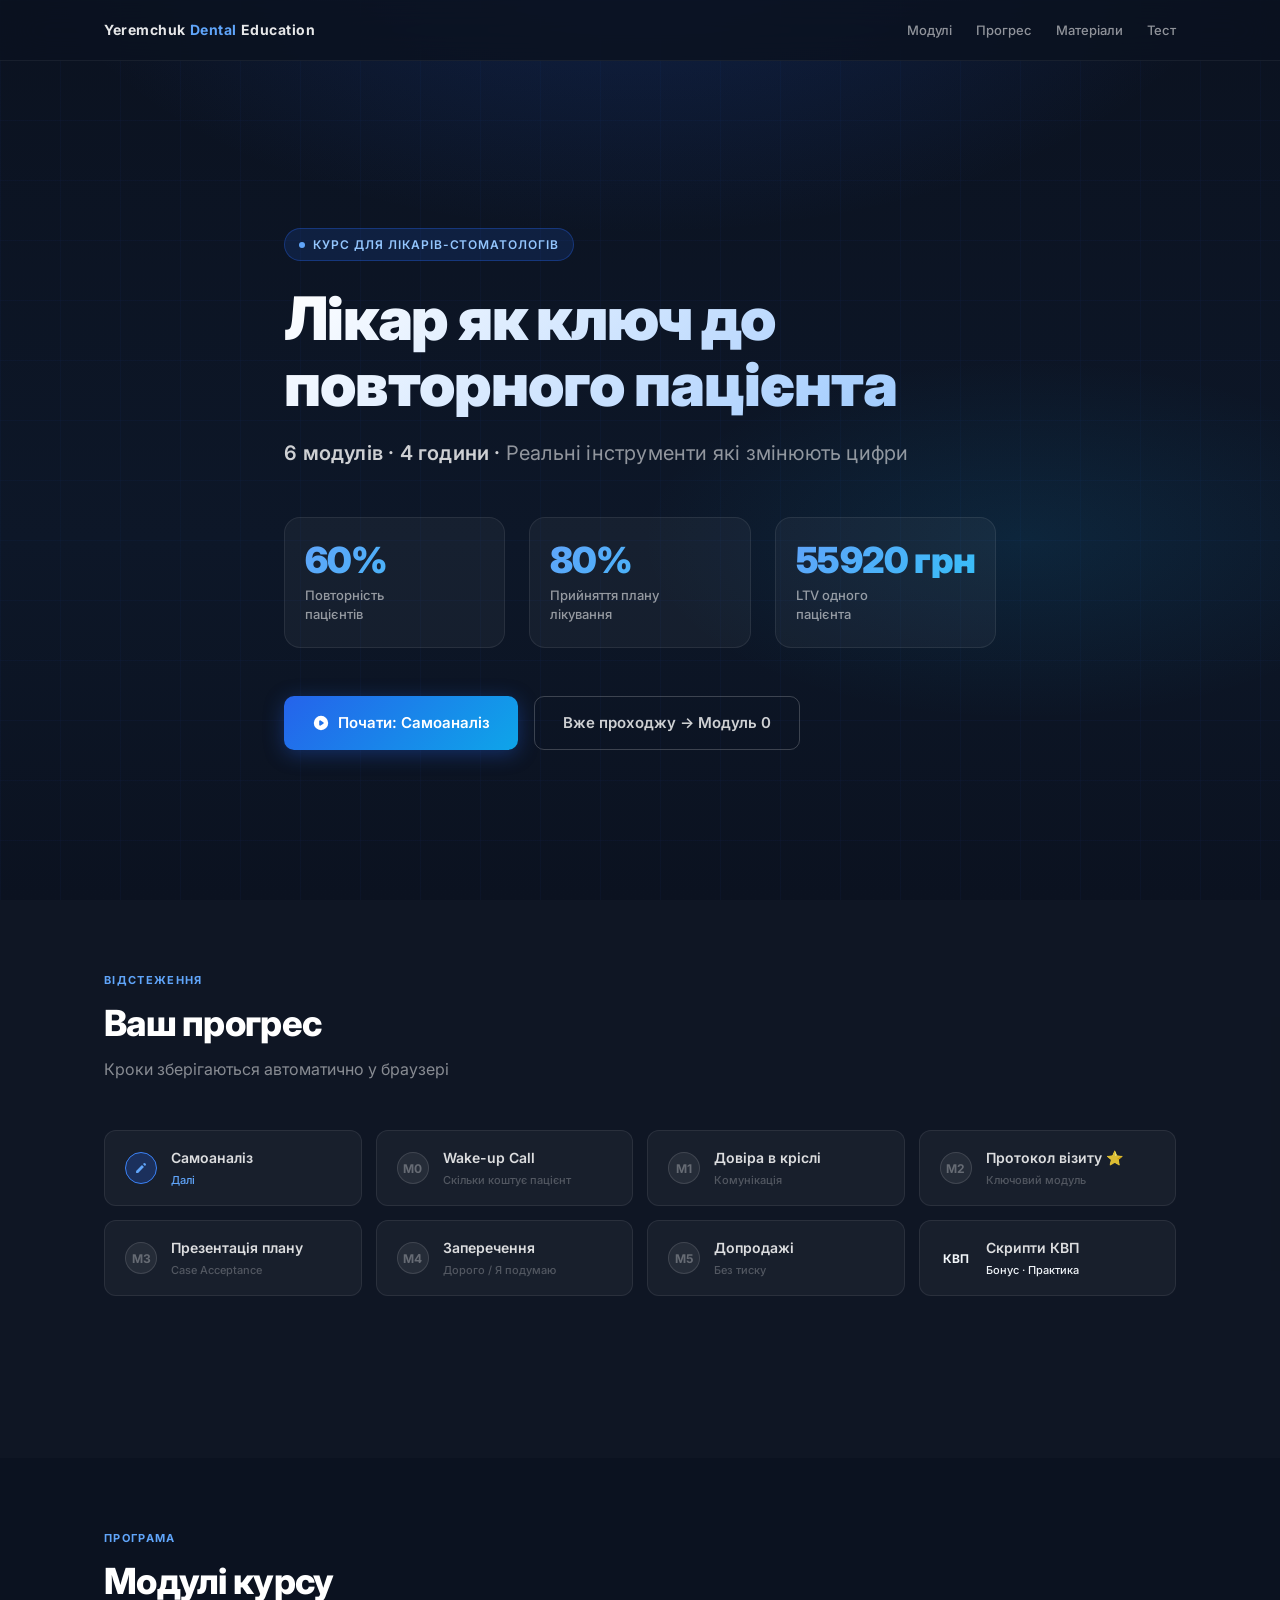
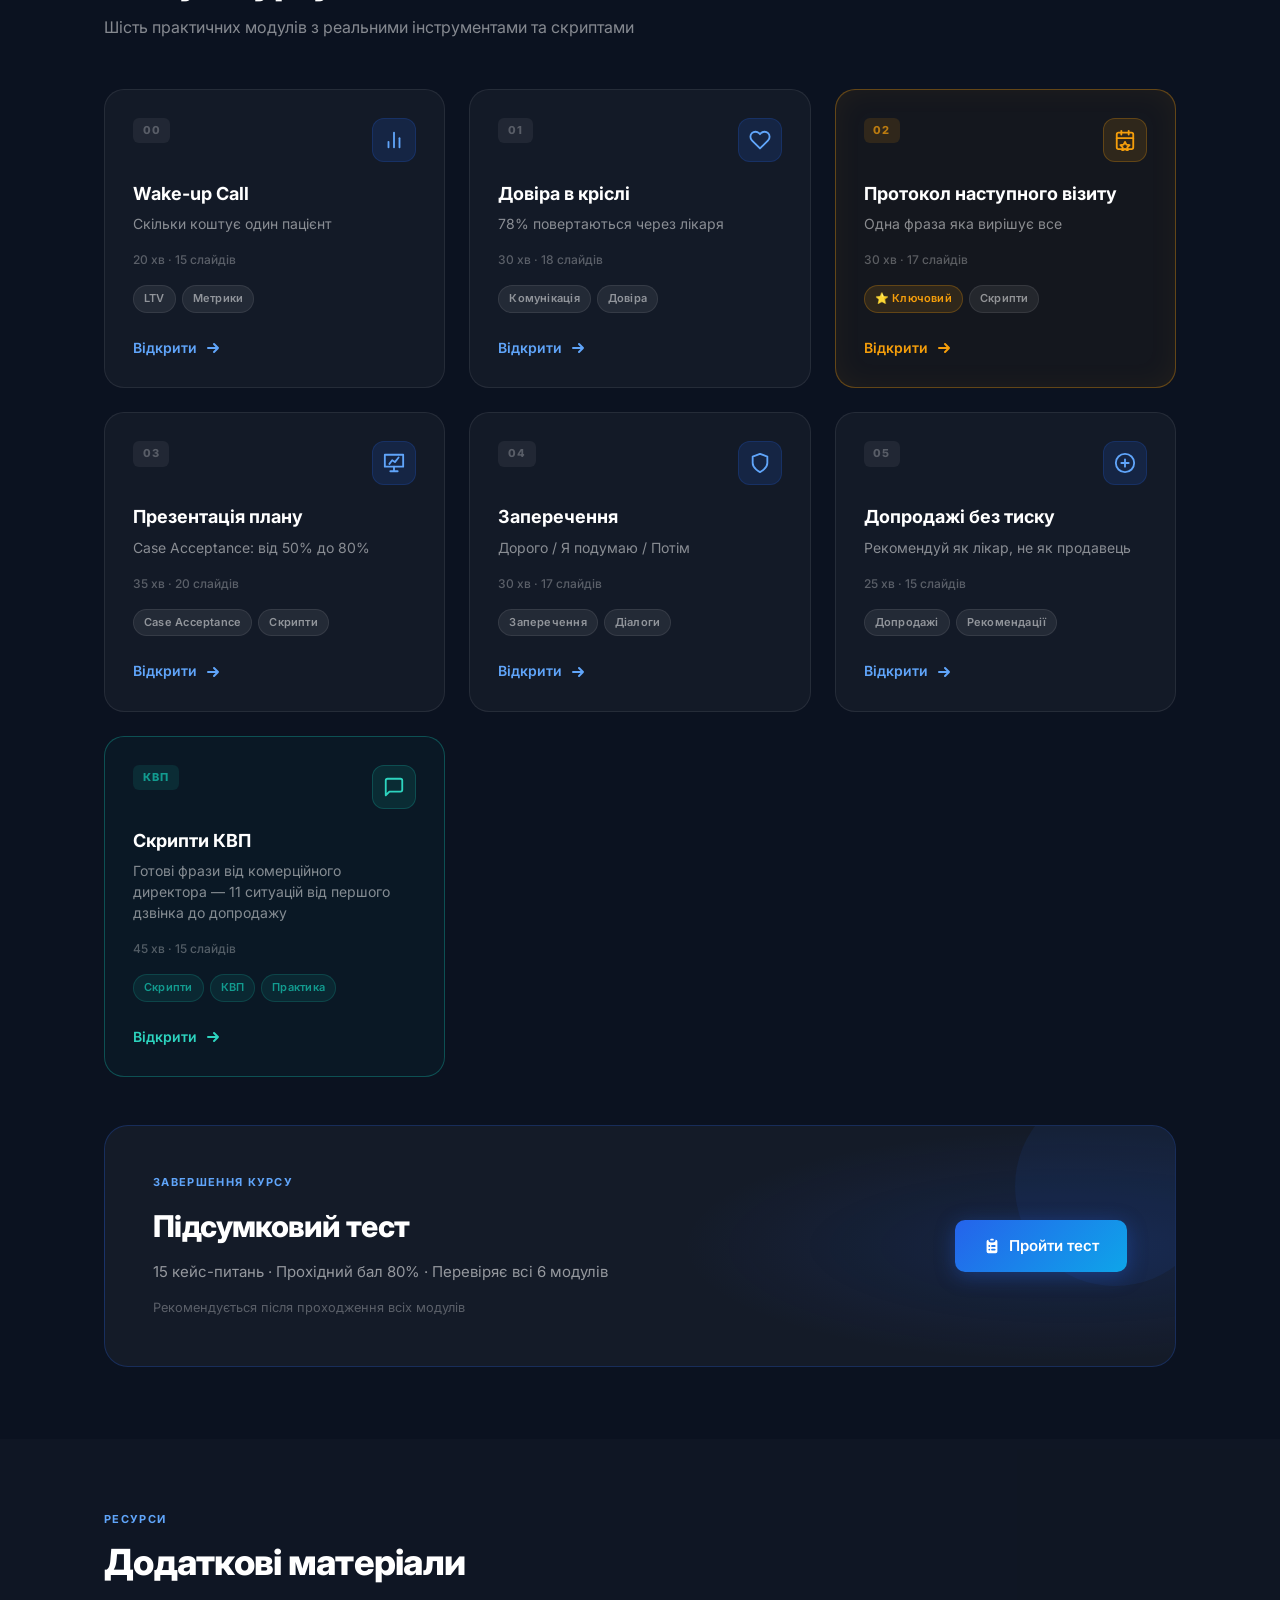
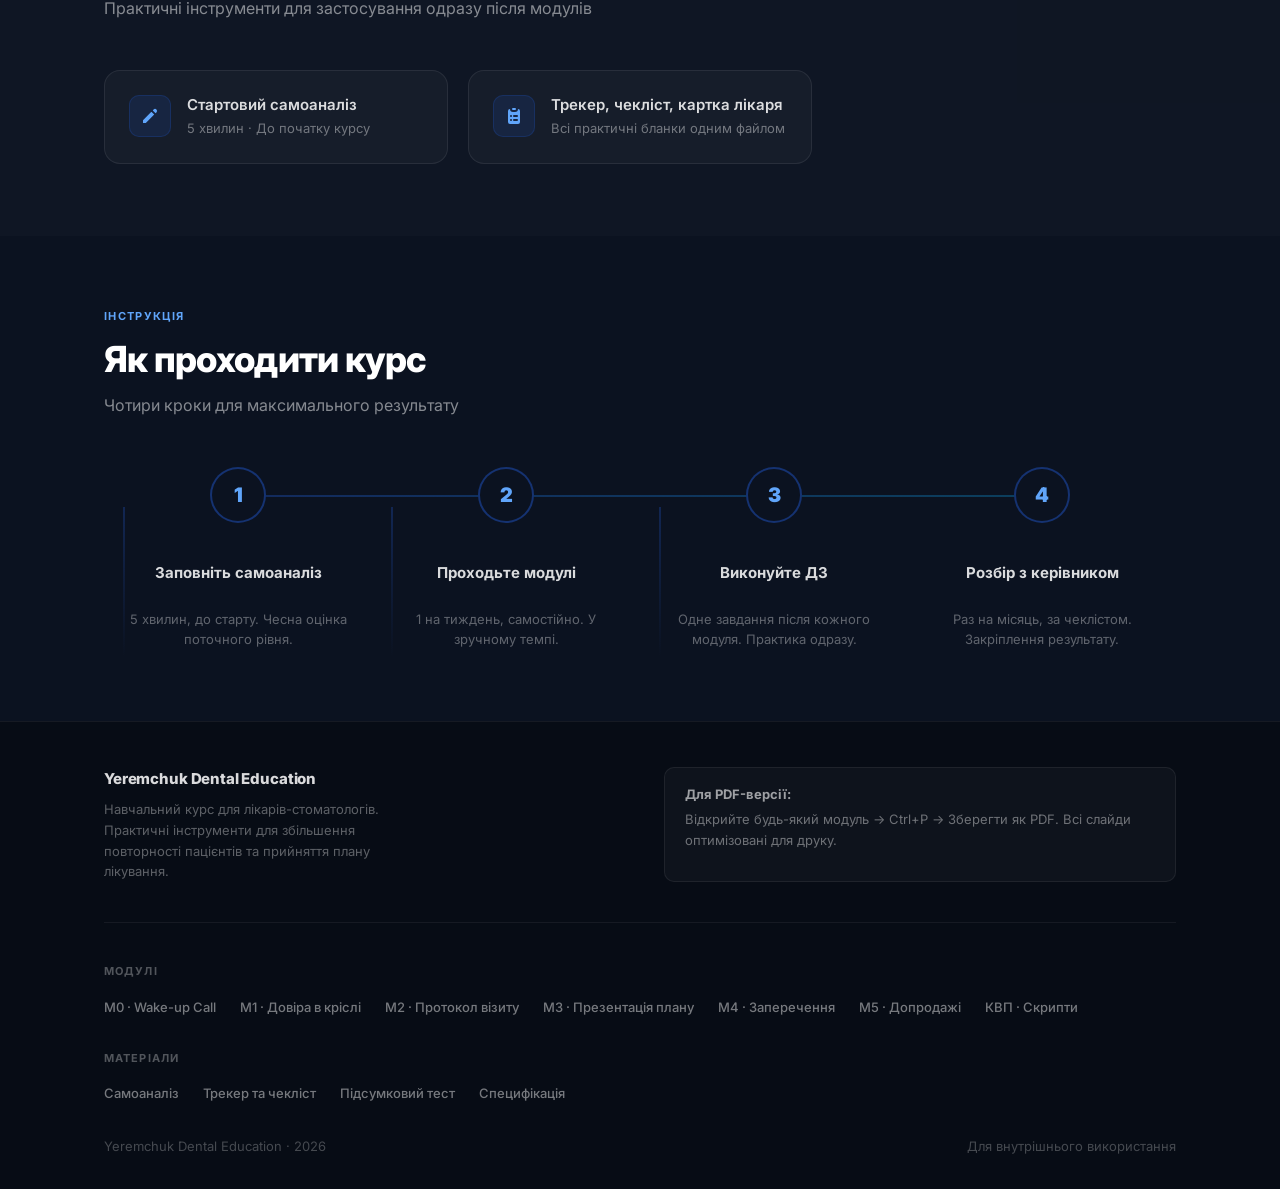
==== index.html @ ba958fa6 "Deploy dental training course with KVP scripts module" ====
<!DOCTYPE html>
<html lang="uk">
<head>
  <meta charset="UTF-8">
  <meta name="viewport" content="width=device-width, initial-scale=1.0">
  <title>Лікар як ключ до повторного пацієнта — Yeremchuk Dental Education</title>
  <link rel="stylesheet" href="style.css">
  <style>
    /* ============================================================
       INDEX PAGE — OVERRIDES & EXTENSIONS
       The shared style.css sets overflow:hidden for slide layout.
       This page is a scrollable landing, so we reset that.
    ============================================================ */

    html { scroll-behavior: smooth; }

    body {
      overflow: auto;
      background: #0b1220;
      color: #f1f5f9;
    }

    /* Reset slide-specific shell rules */
    .presentation { position: static; width: auto; height: auto; overflow: visible; }

    /* ============================================================
       GLOBAL LAYOUT
    ============================================================ */
    .page-wrapper {
      min-height: 100vh;
      font-family: var(--font-family);
    }

    .container {
      max-width: 1200px;
      margin: 0 auto;
      padding: 0 clamp(1.5rem, 5vw, 4rem);
    }

    /* ============================================================
       TOP NAV
    ============================================================ */
    .top-nav {
      position: fixed;
      top: 0; left: 0; right: 0;
      z-index: 200;
      background: rgba(11, 18, 32, 0.85);
      backdrop-filter: blur(20px);
      -webkit-backdrop-filter: blur(20px);
      border-bottom: 1px solid rgba(255,255,255,0.06);
      transition: background 250ms ease-out;
    }

    .top-nav__inner {
      max-width: 1200px;
      margin: 0 auto;
      padding: 0 clamp(1.5rem, 5vw, 4rem);
      height: 60px;
      display: flex;
      align-items: center;
      justify-content: space-between;
    }

    .top-nav__brand {
      font-size: 0.875rem;
      font-weight: 700;
      letter-spacing: 0.04em;
      color: rgba(255,255,255,0.90);
    }

    .top-nav__brand span { color: #60a5fa; }

    .top-nav__links {
      display: flex;
      gap: 1.5rem;
      align-items: center;
    }

    .top-nav__links a {
      font-size: 0.8125rem;
      font-weight: 500;
      color: rgba(255,255,255,0.55);
      transition: color 200ms ease-out;
    }

    .top-nav__links a:hover { color: rgba(255,255,255,0.90); }

    @media (max-width: 640px) { .top-nav__links { display: none; } }

    /* ============================================================
       HERO
    ============================================================ */
    .hero {
      padding-top: 60px;
      min-height: 100vh;
      background:
        radial-gradient(ellipse 80% 60% at 50% -10%, rgba(37,99,235,0.22) 0%, transparent 60%),
        radial-gradient(ellipse 60% 40% at 80% 60%, rgba(14,165,233,0.10) 0%, transparent 50%),
        linear-gradient(180deg, #0b1220 0%, #0d1728 60%, #0b1220 100%);
      display: flex;
      align-items: center;
      position: relative;
      overflow: hidden;
    }

    .hero::before {
      content: '';
      position: absolute;
      inset: 0;
      background-image:
        linear-gradient(rgba(37,99,235,0.04) 1px, transparent 1px),
        linear-gradient(90deg, rgba(37,99,235,0.04) 1px, transparent 1px);
      background-size: 60px 60px;
      pointer-events: none;
    }

    .hero__content {
      position: relative;
      z-index: 1;
      width: 100%;
      padding: clamp(4rem, 8vh, 7rem) 0 clamp(3rem, 6vh, 5rem);
    }

    .hero__badge {
      display: inline-flex;
      align-items: center;
      gap: 0.5rem;
      background: rgba(37,99,235,0.15);
      border: 1px solid rgba(37,99,235,0.35);
      color: #93c5fd;
      font-size: 0.75rem;
      font-weight: 600;
      letter-spacing: 0.08em;
      text-transform: uppercase;
      padding: 0.375rem 0.875rem;
      border-radius: 9999px;
      margin-bottom: 1.5rem;
    }

    .hero__badge-dot {
      width: 6px;
      height: 6px;
      border-radius: 50%;
      background: #60a5fa;
      animation: pulse-dot 2s ease-in-out infinite;
    }

    @keyframes pulse-dot {
      0%, 100% { opacity: 1; transform: scale(1); }
      50% { opacity: 0.5; transform: scale(0.8); }
    }

    .hero__title {
      font-size: clamp(2.25rem, 5vw, 3.75rem);
      font-weight: 900;
      line-height: 1.1;
      letter-spacing: -0.02em;
      margin-bottom: 1.25rem;
      background: linear-gradient(135deg, #ffffff 0%, #bfdbfe 60%, #93c5fd 100%);
      -webkit-background-clip: text;
      -webkit-text-fill-color: transparent;
      background-clip: text;
    }

    .hero__subtitle {
      font-size: clamp(1rem, 2vw, 1.25rem);
      font-weight: 400;
      color: rgba(255,255,255,0.55);
      margin-bottom: 3rem;
      letter-spacing: 0.01em;
    }

    .hero__subtitle strong {
      color: rgba(255,255,255,0.80);
      font-weight: 600;
    }

    /* Stats row */
    .hero__stats {
      display: grid;
      grid-template-columns: repeat(3, 1fr);
      gap: 1.5rem;
      margin-bottom: 3rem;
      max-width: 720px;
    }

    @media (max-width: 640px) {
      .hero__stats {
        grid-template-columns: 1fr;
        gap: 1rem;
        max-width: 100%;
      }
    }

    .stat-card {
      background: rgba(255,255,255,0.04);
      border: 1px solid rgba(255,255,255,0.08);
      border-radius: 16px;
      padding: 1.5rem 1.25rem;
      transition: border-color 250ms ease-out, background 250ms ease-out;
    }

    .stat-card:hover {
      background: rgba(37,99,235,0.08);
      border-color: rgba(37,99,235,0.30);
    }

    .stat-card__value {
      font-size: clamp(1.75rem, 3.5vw, 2.25rem);
      font-weight: 900;
      letter-spacing: -0.03em;
      line-height: 1;
      margin-bottom: 0.5rem;
      background: linear-gradient(135deg, #60a5fa, #38bdf8);
      -webkit-background-clip: text;
      -webkit-text-fill-color: transparent;
      background-clip: text;
    }

    .stat-card__label {
      font-size: 0.8125rem;
      font-weight: 500;
      color: rgba(255,255,255,0.55);
      line-height: 1.4;
    }

    /* CTA buttons */
    .hero__ctas {
      display: flex;
      gap: 1rem;
      flex-wrap: wrap;
    }

    .btn {
      display: inline-flex;
      align-items: center;
      gap: 0.5rem;
      font-family: var(--font-family);
      font-size: 0.9375rem;
      font-weight: 600;
      border-radius: 10px;
      padding: 0.875rem 1.75rem;
      cursor: pointer;
      text-decoration: none;
      transition: transform 200ms ease-out, box-shadow 200ms ease-out, background 200ms ease-out;
      outline: none;
      border: none;
      -webkit-tap-highlight-color: transparent;
    }

    .btn:active { transform: scale(0.97); }

    .btn--primary {
      background: linear-gradient(135deg, #2563eb, #0ea5e9);
      color: #ffffff;
      box-shadow: 0 4px 20px rgba(37,99,235,0.35);
    }

    .btn--primary:hover {
      transform: translateY(-2px);
      box-shadow: 0 8px 30px rgba(37,99,235,0.45);
    }

    .btn--outline {
      background: transparent;
      color: rgba(255,255,255,0.80);
      border: 1.5px solid rgba(255,255,255,0.20);
    }

    .btn--outline:hover {
      background: rgba(255,255,255,0.06);
      border-color: rgba(255,255,255,0.40);
      color: #ffffff;
      transform: translateY(-2px);
    }

    .btn__icon {
      width: 18px;
      height: 18px;
      flex-shrink: 0;
    }

    /* ============================================================
       SECTION COMMON
    ============================================================ */
    .section { padding: clamp(4rem, 8vh, 6rem) 0; }
    .section--alt { background: rgba(255,255,255,0.015); }

    .section__eyebrow {
      font-size: 0.6875rem;
      font-weight: 700;
      letter-spacing: 0.12em;
      text-transform: uppercase;
      color: #60a5fa;
      margin-bottom: 0.75rem;
    }

    .section__title {
      font-size: clamp(1.625rem, 3vw, 2.25rem);
      font-weight: 800;
      line-height: 1.2;
      letter-spacing: -0.02em;
      color: #ffffff;
      margin-bottom: 0.75rem;
    }

    .section__subtitle {
      font-size: 1rem;
      color: rgba(255,255,255,0.50);
      margin-bottom: 3rem;
      max-width: 560px;
    }

    /* ============================================================
       PROGRESS TRACKER
    ============================================================ */
    .progress-section { background: rgba(255,255,255,0.015); }

    .progress-grid {
      display: grid;
      grid-template-columns: repeat(4, 1fr);
      gap: 0.875rem;
    }

    @media (max-width: 900px) { .progress-grid { grid-template-columns: repeat(2, 1fr); } }
    @media (max-width: 480px) { .progress-grid { grid-template-columns: 1fr; } }

    .progress-item {
      background: rgba(255,255,255,0.04);
      border: 1px solid rgba(255,255,255,0.08);
      border-radius: 12px;
      padding: 1rem 1.25rem;
      display: flex;
      align-items: center;
      gap: 0.875rem;
      cursor: pointer;
      text-decoration: none;
      color: inherit;
      transition: background 200ms ease-out, border-color 200ms ease-out, transform 200ms ease-out;
    }

    .progress-item:hover {
      background: rgba(37,99,235,0.08);
      border-color: rgba(37,99,235,0.25);
      transform: translateY(-1px);
    }

    .progress-item__indicator {
      width: 32px;
      height: 32px;
      border-radius: 50%;
      flex-shrink: 0;
      display: flex;
      align-items: center;
      justify-content: center;
      font-size: 0.75rem;
      font-weight: 700;
      transition: background 300ms ease-out;
    }

    .progress-item--done .progress-item__indicator {
      background: rgba(16,185,129,0.20);
      border: 1.5px solid #10b981;
      color: #10b981;
    }

    .progress-item--current .progress-item__indicator {
      background: rgba(37,99,235,0.25);
      border: 1.5px solid #3b82f6;
      color: #60a5fa;
      animation: progress-pulse 2s ease-in-out infinite;
    }

    @keyframes progress-pulse {
      0%, 100% { box-shadow: 0 0 0 0 rgba(37,99,235,0.40); }
      50% { box-shadow: 0 0 0 6px rgba(37,99,235,0); }
    }

    .progress-item--upcoming .progress-item__indicator {
      background: rgba(255,255,255,0.06);
      border: 1.5px solid rgba(255,255,255,0.12);
      color: rgba(255,255,255,0.30);
    }

    .progress-item__text { flex: 1; min-width: 0; }

    .progress-item__name {
      font-size: 0.875rem;
      font-weight: 600;
      color: rgba(255,255,255,0.85);
      white-space: nowrap;
      overflow: hidden;
      text-overflow: ellipsis;
    }

    .progress-item--done .progress-item__name { color: rgba(255,255,255,0.55); }

    .progress-item__status {
      font-size: 0.6875rem;
      font-weight: 500;
      margin-top: 0.125rem;
    }

    .progress-item--done    .progress-item__status { color: #10b981; }
    .progress-item--current .progress-item__status { color: #60a5fa; }
    .progress-item--upcoming .progress-item__status { color: rgba(255,255,255,0.25); }

    /* ============================================================
       MODULE CARDS
    ============================================================ */
    .modules-grid {
      display: grid;
      grid-template-columns: repeat(3, 1fr);
      gap: 1.5rem;
    }

    @media (max-width: 900px) { .modules-grid { grid-template-columns: repeat(2, 1fr); } }
    @media (max-width: 580px) { .modules-grid { grid-template-columns: 1fr; } }

    .module-card {
      background: rgba(255,255,255,0.035);
      border: 1px solid rgba(255,255,255,0.08);
      border-radius: 20px;
      padding: 1.75rem;
      display: flex;
      flex-direction: column;
      text-decoration: none;
      color: inherit;
      transition:
        transform 250ms cubic-bezier(0.22, 1, 0.36, 1),
        box-shadow 250ms ease-out,
        border-color 250ms ease-out,
        background 250ms ease-out;
      position: relative;
      overflow: hidden;
    }

    .module-card::before {
      content: '';
      position: absolute;
      inset: 0;
      background: linear-gradient(135deg, rgba(37,99,235,0.05) 0%, transparent 60%);
      opacity: 0;
      transition: opacity 250ms ease-out;
      pointer-events: none;
    }

    .module-card:hover {
      transform: translateY(-4px);
      box-shadow: 0 12px 40px rgba(0,0,0,0.25), 0 4px 12px rgba(37,99,235,0.12);
      border-color: rgba(37,99,235,0.35);
    }

    .module-card:hover::before { opacity: 1; }

    .module-card--key {
      border-color: rgba(245,158,11,0.35);
      background: rgba(245,158,11,0.04);
    }

    .module-card--key::after {
      content: '';
      position: absolute;
      inset: 0;
      border-radius: 20px;
      box-shadow: 0 0 0 1px rgba(245,158,11,0.15), 0 0 30px rgba(245,158,11,0.06) inset;
      pointer-events: none;
    }

    .module-card--key:hover {
      border-color: rgba(245,158,11,0.55);
      box-shadow: 0 12px 40px rgba(0,0,0,0.25), 0 4px 20px rgba(245,158,11,0.15);
    }

    .module-card__header {
      display: flex;
      align-items: flex-start;
      justify-content: space-between;
      margin-bottom: 1.25rem;
    }

    .module-card__number {
      font-size: 0.6875rem;
      font-weight: 800;
      letter-spacing: 0.10em;
      color: rgba(255,255,255,0.25);
      background: rgba(255,255,255,0.06);
      padding: 0.25rem 0.6rem;
      border-radius: 6px;
    }

    .module-card--key .module-card__number {
      background: rgba(245,158,11,0.12);
      color: rgba(245,158,11,0.70);
    }

    .module-card__icon {
      width: 44px;
      height: 44px;
      border-radius: 12px;
      display: flex;
      align-items: center;
      justify-content: center;
      background: rgba(37,99,235,0.15);
      border: 1px solid rgba(37,99,235,0.20);
      transition: background 250ms ease-out;
    }

    .module-card--key .module-card__icon {
      background: rgba(245,158,11,0.12);
      border-color: rgba(245,158,11,0.25);
    }

    .module-card__icon svg {
      width: 22px;
      height: 22px;
      color: #60a5fa;
    }

    .module-card--key .module-card__icon svg { color: #f59e0b; }

    .module-card__title {
      font-size: 1.125rem;
      font-weight: 700;
      color: #ffffff;
      line-height: 1.3;
      margin-bottom: 0.5rem;
    }

    .module-card__subtitle {
      font-size: 0.875rem;
      color: rgba(255,255,255,0.50);
      line-height: 1.5;
      margin-bottom: 1rem;
      flex: 1;
    }

    .module-card__meta {
      font-size: 0.75rem;
      font-weight: 500;
      color: rgba(255,255,255,0.30);
      margin-bottom: 1rem;
    }

    .module-card__tags {
      display: flex;
      flex-wrap: wrap;
      gap: 0.375rem;
      margin-bottom: 1.5rem;
    }

    .tag {
      font-size: 0.6875rem;
      font-weight: 600;
      padding: 0.25rem 0.625rem;
      border-radius: 999px;
      background: rgba(255,255,255,0.07);
      color: rgba(255,255,255,0.50);
      border: 1px solid rgba(255,255,255,0.08);
      letter-spacing: 0.02em;
    }

    .tag--gold {
      background: rgba(245,158,11,0.12);
      color: #f59e0b;
      border-color: rgba(245,158,11,0.25);
    }

    .module-card__cta {
      display: inline-flex;
      align-items: center;
      gap: 0.5rem;
      font-size: 0.875rem;
      font-weight: 600;
      color: #60a5fa;
      margin-top: auto;
      transition: gap 200ms ease-out, color 200ms ease-out;
    }

    .module-card--key .module-card__cta { color: #f59e0b; }

    .module-card:hover .module-card__cta { gap: 0.75rem; }

    .module-card__cta svg {
      width: 16px;
      height: 16px;
      transition: transform 200ms ease-out;
    }

    .module-card:hover .module-card__cta svg { transform: translateX(3px); }

    /* Scripts / КВП bonus card */
    .module-card--scripts {
      border-color: rgba(20,184,166,0.35);
      background: rgba(20,184,166,0.04);
    }
    .module-card--scripts::before {
      background: linear-gradient(135deg, rgba(20,184,166,0.07) 0%, transparent 60%);
    }
    .module-card--scripts:hover {
      border-color: rgba(20,184,166,0.55);
      box-shadow: 0 12px 40px rgba(0,0,0,0.25), 0 4px 20px rgba(20,184,166,0.15);
    }
    .module-card--scripts .module-card__number {
      background: rgba(20,184,166,0.12);
      color: rgba(20,184,166,0.80);
    }
    .module-card--scripts .module-card__icon {
      background: rgba(20,184,166,0.12);
      border-color: rgba(20,184,166,0.25);
    }
    .module-card--scripts .module-card__icon svg { color: #2dd4bf; }
    .module-card--scripts .module-card__cta { color: #2dd4bf; }
    .tag--scripts {
      background: rgba(20,184,166,0.10);
      color: rgba(20,184,166,0.80);
      border-color: rgba(20,184,166,0.20);
    }

    /* ============================================================
       FINAL TEST CARD
    ============================================================ */
    .final-test-card {
      background:
        radial-gradient(ellipse 60% 80% at 90% 50%, rgba(37,99,235,0.15) 0%, transparent 60%),
        rgba(255,255,255,0.04);
      border: 1px solid rgba(37,99,235,0.25);
      border-radius: 24px;
      padding: clamp(2rem, 4vw, 3rem);
      display: flex;
      align-items: center;
      justify-content: space-between;
      gap: 2rem;
      flex-wrap: wrap;
      margin-top: 3rem;
      position: relative;
      overflow: hidden;
    }

    .final-test-card::before {
      content: '';
      position: absolute;
      top: -40px; right: -40px;
      width: 200px; height: 200px;
      border-radius: 50%;
      background: rgba(37,99,235,0.08);
      pointer-events: none;
    }

    .final-test-card__body { position: relative; z-index: 1; }

    .final-test-card__eyebrow {
      font-size: 0.6875rem;
      font-weight: 700;
      letter-spacing: 0.12em;
      text-transform: uppercase;
      color: #60a5fa;
      margin-bottom: 0.625rem;
    }

    .final-test-card__title {
      font-size: clamp(1.375rem, 2.5vw, 1.875rem);
      font-weight: 800;
      color: #ffffff;
      margin-bottom: 0.625rem;
      letter-spacing: -0.02em;
    }

    .final-test-card__subtitle {
      font-size: 0.9375rem;
      color: rgba(255,255,255,0.55);
      margin-bottom: 0.875rem;
    }

    .final-test-card__note { font-size: 0.8rem; color: rgba(255,255,255,0.30); }
    .final-test-card__action { position: relative; z-index: 1; flex-shrink: 0; }

    /* ============================================================
       MATERIALS
    ============================================================ */
    .materials-grid {
      display: grid;
      grid-template-columns: repeat(3, 1fr);
      gap: 1.25rem;
    }

    @media (max-width: 700px) { .materials-grid { grid-template-columns: 1fr; } }

    .material-card {
      background: rgba(255,255,255,0.03);
      border: 1px solid rgba(255,255,255,0.08);
      border-radius: 16px;
      padding: 1.5rem;
      display: flex;
      align-items: flex-start;
      gap: 1rem;
      text-decoration: none;
      color: inherit;
      transition: background 200ms ease-out, border-color 200ms ease-out, transform 200ms ease-out;
    }

    .material-card:hover {
      background: rgba(37,99,235,0.07);
      border-color: rgba(37,99,235,0.25);
      transform: translateY(-2px);
    }

    .material-card__icon {
      width: 42px;
      height: 42px;
      border-radius: 10px;
      display: flex;
      align-items: center;
      justify-content: center;
      background: rgba(37,99,235,0.12);
      border: 1px solid rgba(37,99,235,0.18);
      flex-shrink: 0;
    }

    .material-card__icon svg {
      width: 20px;
      height: 20px;
      color: #60a5fa;
    }

    .material-card__title {
      font-size: 0.9375rem;
      font-weight: 600;
      color: rgba(255,255,255,0.85);
      margin-bottom: 0.25rem;
      line-height: 1.3;
    }

    .material-card__desc { font-size: 0.8125rem; color: rgba(255,255,255,0.40); }

    /* ============================================================
       HOW IT WORKS TIMELINE
    ============================================================ */
    .timeline {
      display: grid;
      grid-template-columns: repeat(4, 1fr);
      gap: 0;
      position: relative;
    }

    @media (max-width: 800px) {
      .timeline { grid-template-columns: repeat(2, 1fr); gap: 1.5rem; }
      .timeline::before { display: none; }
    }

    @media (max-width: 480px) { .timeline { grid-template-columns: 1fr; } }

    .timeline::before {
      content: '';
      position: absolute;
      top: 28px;
      left: calc(12.5% + 1rem);
      right: calc(12.5% + 1rem);
      height: 2px;
      background: linear-gradient(90deg, rgba(37,99,235,0.30), rgba(14,165,233,0.30));
      pointer-events: none;
    }

    .timeline-step {
      display: flex;
      flex-direction: column;
      align-items: center;
      text-align: center;
      padding: 0 1rem;
      position: relative;
    }

    .timeline-step__number {
      width: 56px;
      height: 56px;
      border-radius: 50%;
      display: flex;
      align-items: center;
      justify-content: center;
      font-size: 1.25rem;
      font-weight: 900;
      margin-bottom: 1.25rem;
      position: relative;
      z-index: 1;
      background: #0b1220;
      border: 2px solid rgba(37,99,235,0.40);
      color: #60a5fa;
      transition: border-color 250ms ease-out, box-shadow 250ms ease-out;
    }

    .timeline-step:hover .timeline-step__number {
      border-color: rgba(37,99,235,0.70);
      box-shadow: 0 0 20px rgba(37,99,235,0.25);
    }

    .timeline-step__title {
      font-size: 0.9375rem;
      font-weight: 700;
      color: rgba(255,255,255,0.85);
      margin-bottom: 0.5rem;
      line-height: 1.3;
    }

    .timeline-step__detail {
      font-size: 0.8125rem;
      color: rgba(255,255,255,0.35);
      line-height: 1.5;
    }

    /* ============================================================
       FOOTER
    ============================================================ */
    .footer {
      background: rgba(0,0,0,0.35);
      border-top: 1px solid rgba(255,255,255,0.06);
      padding: clamp(2.5rem, 5vh, 4rem) 0 2rem;
    }

    .footer__top {
      display: grid;
      grid-template-columns: 1fr 1fr;
      gap: 3rem;
      margin-bottom: 2.5rem;
      padding-bottom: 2.5rem;
      border-bottom: 1px solid rgba(255,255,255,0.06);
    }

    @media (max-width: 640px) { .footer__top { grid-template-columns: 1fr; gap: 2rem; } }

    .footer__brand-name {
      font-size: 0.9375rem;
      font-weight: 800;
      color: rgba(255,255,255,0.85);
      letter-spacing: -0.01em;
      margin-bottom: 0.5rem;
    }

    .footer__brand-desc {
      font-size: 0.8125rem;
      color: rgba(255,255,255,0.35);
      line-height: 1.6;
      max-width: 320px;
    }

    .footer__tip {
      background: rgba(255,255,255,0.03);
      border: 1px solid rgba(255,255,255,0.07);
      border-radius: 10px;
      padding: 1rem 1.25rem;
      font-size: 0.8125rem;
      color: rgba(255,255,255,0.40);
      line-height: 1.6;
    }

    .footer__tip strong {
      color: rgba(255,255,255,0.60);
      display: block;
      margin-bottom: 0.25rem;
    }

    .footer__nav-title {
      font-size: 0.6875rem;
      font-weight: 700;
      letter-spacing: 0.10em;
      text-transform: uppercase;
      color: rgba(255,255,255,0.30);
      margin-bottom: 1rem;
    }

    .footer__links {
      display: flex;
      flex-wrap: wrap;
      gap: 0.5rem 1.5rem;
    }

    .footer__links a {
      font-size: 0.8125rem;
      font-weight: 500;
      color: rgba(255,255,255,0.45);
      transition: color 200ms ease-out;
    }

    .footer__links a:hover { color: rgba(255,255,255,0.85); }

    .footer__bottom {
      display: flex;
      align-items: center;
      justify-content: space-between;
      flex-wrap: wrap;
      gap: 0.75rem;
    }

    .footer__copy {
      font-size: 0.8125rem;
      color: rgba(255,255,255,0.25);
    }

    /* ============================================================
       SCROLL ANIMATIONS
    ============================================================ */
    .fade-in {
      opacity: 0;
      transform: translateY(24px);
      transition:
        opacity 600ms cubic-bezier(0.22, 1, 0.36, 1),
        transform 600ms cubic-bezier(0.22, 1, 0.36, 1);
    }

    .fade-in.visible { opacity: 1; transform: translateY(0); }

    .stagger > * {
      opacity: 0;
      transform: translateY(20px);
      transition:
        opacity 500ms cubic-bezier(0.22, 1, 0.36, 1),
        transform 500ms cubic-bezier(0.22, 1, 0.36, 1);
    }

    .stagger.visible > *:nth-child(1) { opacity: 1; transform: none; transition-delay:   0ms; }
    .stagger.visible > *:nth-child(2) { opacity: 1; transform: none; transition-delay:  80ms; }
    .stagger.visible > *:nth-child(3) { opacity: 1; transform: none; transition-delay: 160ms; }
    .stagger.visible > *:nth-child(4) { opacity: 1; transform: none; transition-delay: 240ms; }
    .stagger.visible > *:nth-child(5) { opacity: 1; transform: none; transition-delay: 320ms; }
    .stagger.visible > *:nth-child(6) { opacity: 1; transform: none; transition-delay: 400ms; }
    .stagger.visible > *:nth-child(7) { opacity: 1; transform: none; transition-delay: 480ms; }
    .stagger.visible > *:nth-child(8) { opacity: 1; transform: none; transition-delay: 560ms; }

  </style>
</head>
<body>

<div class="page-wrapper">

  <!-- TOP NAV -->
  <nav class="top-nav" aria-label="Навігація курсу">
    <div class="top-nav__inner">
      <div class="top-nav__brand">
        Yeremchuk <span>Dental</span> Education
      </div>
      <div class="top-nav__links">
        <a href="#modules">Модулі</a>
        <a href="#progress">Прогрес</a>
        <a href="#materials">Матеріали</a>
        <a href="final-test.html">Тест</a>
      </div>
    </div>
  </nav>

  <!-- HERO -->
  <section class="hero" aria-labelledby="hero-title">
    <div class="container">
      <div class="hero__content">

        <div class="hero__badge" aria-label="Тип курсу">
          <span class="hero__badge-dot" aria-hidden="true"></span>
          Курс для лікарів-стоматологів
        </div>

        <h1 class="hero__title" id="hero-title">
          Лікар як ключ до<br>повторного пацієнта
        </h1>

        <p class="hero__subtitle">
          <strong>6 модулів · 4 години · </strong>Реальні інструменти які змінюють цифри
        </p>

        <!-- Stats with animated counters -->
        <div class="hero__stats stagger" id="hero-stats" aria-label="Ключові метрики курсу">
          <div class="stat-card">
            <div class="stat-card__value"
                 data-counter
                 data-from="30"
                 data-to="60"
                 data-suffix="%">30%</div>
            <div class="stat-card__label">Повторність<br>пацієнтів</div>
          </div>
          <div class="stat-card">
            <div class="stat-card__value"
                 data-counter
                 data-from="50"
                 data-to="80"
                 data-suffix="%">50%</div>
            <div class="stat-card__label">Прийняття плану<br>лікування</div>
          </div>
          <div class="stat-card">
            <div class="stat-card__value"
                 data-counter
                 data-from="10000"
                 data-to="56000"
                 data-currency="true">56&nbsp;000 грн</div>
            <div class="stat-card__label">LTV одного<br>пацієнта</div>
          </div>
        </div>

        <div class="hero__ctas">
          <a href="self-analysis.html" class="btn btn--primary" id="btn-start-course">
            <svg class="btn__icon" viewBox="0 0 20 20" fill="currentColor" aria-hidden="true">
              <path fill-rule="evenodd" d="M10 18a8 8 0 100-16 8 8 0 000 16zM9.555 7.168A1 1 0 008 8v4a1 1 0 001.555.832l3-2a1 1 0 000-1.664l-3-2z" clip-rule="evenodd"/>
            </svg>
            Почати курс
          </a>
          <a href="module-00.html" class="btn btn--outline">
            Вже проходжу &rarr; Модуль 0
          </a>
        </div>

      </div>
    </div>
  </section>

  <!-- PROGRESS TRACKER -->
  <section class="section progress-section" id="progress" aria-labelledby="progress-title">
    <div class="container">
      <p class="section__eyebrow">Відстеження</p>
      <h2 class="section__title" id="progress-title">Ваш прогрес</h2>
      <p class="section__subtitle">Кроки зберігаються автоматично у браузері</p>

      <div class="progress-grid stagger" id="progress-grid" role="list">

        <a href="self-analysis.html" class="progress-item" role="listitem"
           data-progress-key="self-analysis" aria-label="Самоаналіз">
          <div class="progress-item__indicator" aria-hidden="true">
            <svg width="14" height="14" viewBox="0 0 20 20" fill="currentColor" focusable="false">
              <path d="M13.586 3.586a2 2 0 112.828 2.828l-.793.793-2.828-2.828.793-.793zM11.379 5.793L3 14.172V17h2.828l8.38-8.379-2.83-2.828z"/>
            </svg>
          </div>
          <div class="progress-item__text">
            <div class="progress-item__name">Самоаналіз</div>
            <div class="progress-item__status">До старту</div>
          </div>
        </a>

        <a href="module-00.html" class="progress-item" role="listitem"
           data-progress-key="module-00" aria-label="Модуль 0: Wake-up Call">
          <div class="progress-item__indicator" aria-hidden="true">М0</div>
          <div class="progress-item__text">
            <div class="progress-item__name">Wake-up Call</div>
            <div class="progress-item__status">Скільки коштує пацієнт</div>
          </div>
        </a>

        <a href="module-01.html" class="progress-item" role="listitem"
           data-progress-key="module-01" aria-label="Модуль 1: Довіра в кріслі">
          <div class="progress-item__indicator" aria-hidden="true">М1</div>
          <div class="progress-item__text">
            <div class="progress-item__name">Довіра в кріслі</div>
            <div class="progress-item__status">Комунікація</div>
          </div>
        </a>

        <a href="module-02.html" class="progress-item" role="listitem"
           data-progress-key="module-02" aria-label="Модуль 2: Протокол наступного візиту">
          <div class="progress-item__indicator" aria-hidden="true">М2</div>
          <div class="progress-item__text">
            <div class="progress-item__name">Протокол візиту &#11088;</div>
            <div class="progress-item__status">Ключовий модуль</div>
          </div>
        </a>

        <a href="module-03.html" class="progress-item" role="listitem"
           data-progress-key="module-03" aria-label="Модуль 3: Презентація плану">
          <div class="progress-item__indicator" aria-hidden="true">М3</div>
          <div class="progress-item__text">
            <div class="progress-item__name">Презентація плану</div>
            <div class="progress-item__status">Case Acceptance</div>
          </div>
        </a>

        <a href="module-04.html" class="progress-item" role="listitem"
           data-progress-key="module-04" aria-label="Модуль 4: Заперечення">
          <div class="progress-item__indicator" aria-hidden="true">М4</div>
          <div class="progress-item__text">
            <div class="progress-item__name">Заперечення</div>
            <div class="progress-item__status">Дорого / Я подумаю</div>
          </div>
        </a>

        <a href="module-05.html" class="progress-item" role="listitem"
           data-progress-key="module-05" aria-label="Модуль 5: Допродажі">
          <div class="progress-item__indicator" aria-hidden="true">М5</div>
          <div class="progress-item__text">
            <div class="progress-item__name">Допродажі</div>
            <div class="progress-item__status">Без тиску</div>
          </div>
        </a>

        <a href="scripts.html" class="progress-item" role="listitem"
           data-progress-key="scripts" aria-label="Скрипти КВП — бонусний матеріал">
          <div class="progress-item__indicator" aria-hidden="true">КВП</div>
          <div class="progress-item__text">
            <div class="progress-item__name">Скрипти КВП</div>
            <div class="progress-item__status">Бонус · Практика</div>
          </div>
        </a>

        <a href="final-test.html" class="progress-item" role="listitem"
           data-progress-key="final-test" aria-label="Підсумковий тест">
          <div class="progress-item__indicator" aria-hidden="true">
            <svg width="14" height="14" viewBox="0 0 20 20" fill="currentColor" focusable="false">
              <path d="M9 2a1 1 0 000 2h2a1 1 0 100-2H9z"/>
              <path fill-rule="evenodd" d="M4 5a2 2 0 012-2 3 3 0 003 3h2a3 3 0 003-3 2 2 0 012 2v11a2 2 0 01-2 2H6a2 2 0 01-2-2V5zm3 4a1 1 0 000 2h.01a1 1 0 100-2H7zm3 0a1 1 0 000 2h3a1 1 0 100-2h-3zm-3 4a1 1 0 100 2h.01a1 1 0 100-2H7zm3 0a1 1 0 100 2h3a1 1 0 100-2h-3z" clip-rule="evenodd"/>
            </svg>
          </div>
          <div class="progress-item__text">
            <div class="progress-item__name">Підсумковий тест</div>
            <div class="progress-item__status">15 питань · 80%</div>
          </div>
        </a>

      </div>
    </div>
  </section>

  <!-- MODULES GRID -->
  <section class="section" id="modules" aria-labelledby="modules-title">
    <div class="container">

      <p class="section__eyebrow">Програма</p>
      <h2 class="section__title" id="modules-title">Модулі курсу</h2>
      <p class="section__subtitle">Шість практичних модулів з реальними інструментами та скриптами</p>

      <div class="modules-grid stagger">

        <!-- M0 -->
        <a href="module-00.html" class="module-card" aria-labelledby="card-m0-title">
          <div class="module-card__header">
            <span class="module-card__number">00</span>
            <div class="module-card__icon" aria-hidden="true">
              <svg viewBox="0 0 24 24" fill="none" stroke="currentColor" stroke-width="2"
                   stroke-linecap="round" stroke-linejoin="round" focusable="false">
                <line x1="18" y1="20" x2="18" y2="10"/>
                <line x1="12" y1="20" x2="12" y2="4"/>
                <line x1="6"  y1="20" x2="6"  y2="14"/>
              </svg>
            </div>
          </div>
          <h3 class="module-card__title" id="card-m0-title">Wake-up Call</h3>
          <p class="module-card__subtitle">Скільки коштує один пацієнт</p>
          <div class="module-card__meta">20 хв · 15 слайдів</div>
          <div class="module-card__tags">
            <span class="tag">LTV</span>
            <span class="tag">Метрики</span>
          </div>
          <span class="module-card__cta" aria-hidden="true">
            Відкрити
            <svg viewBox="0 0 16 16" fill="none" stroke="currentColor" stroke-width="2"
                 stroke-linecap="round" stroke-linejoin="round" focusable="false">
              <path d="M3 8h10M9 4l4 4-4 4"/>
            </svg>
          </span>
        </a>

        <!-- M1 -->
        <a href="module-01.html" class="module-card" aria-labelledby="card-m1-title">
          <div class="module-card__header">
            <span class="module-card__number">01</span>
            <div class="module-card__icon" aria-hidden="true">
              <svg viewBox="0 0 24 24" fill="none" stroke="currentColor" stroke-width="2"
                   stroke-linecap="round" stroke-linejoin="round" focusable="false">
                <path d="M20.84 4.61a5.5 5.5 0 00-7.78 0L12 5.67l-1.06-1.06a5.5 5.5 0 00-7.78 7.78l1.06 1.06L12 21.23l7.78-7.78 1.06-1.06a5.5 5.5 0 000-7.78z"/>
              </svg>
            </div>
          </div>
          <h3 class="module-card__title" id="card-m1-title">Довіра в кріслі</h3>
          <p class="module-card__subtitle">78% повертаються через лікаря</p>
          <div class="module-card__meta">30 хв · 18 слайдів</div>
          <div class="module-card__tags">
            <span class="tag">Комунікація</span>
            <span class="tag">Довіра</span>
          </div>
          <span class="module-card__cta" aria-hidden="true">
            Відкрити
            <svg viewBox="0 0 16 16" fill="none" stroke="currentColor" stroke-width="2"
                 stroke-linecap="round" stroke-linejoin="round" focusable="false">
              <path d="M3 8h10M9 4l4 4-4 4"/>
            </svg>
          </span>
        </a>

        <!-- M2 KEY -->
        <a href="module-02.html" class="module-card module-card--key" aria-labelledby="card-m2-title">
          <div class="module-card__header">
            <span class="module-card__number">02</span>
            <div class="module-card__icon" aria-hidden="true">
              <svg viewBox="0 0 24 24" fill="none" stroke="currentColor" stroke-width="2"
                   stroke-linecap="round" stroke-linejoin="round" focusable="false">
                <rect x="3" y="4" width="18" height="18" rx="2" ry="2"/>
                <line x1="16" y1="2" x2="16" y2="6"/>
                <line x1="8"  y1="2" x2="8"  y2="6"/>
                <line x1="3"  y1="10" x2="21" y2="10"/>
                <polygon points="12,14 13.5,17 17,17.5 14.5,20 15,23.5 12,22 9,23.5 9.5,20 7,17.5 10.5,17"/>
              </svg>
            </div>
          </div>
          <h3 class="module-card__title" id="card-m2-title">Протокол наступного візиту</h3>
          <p class="module-card__subtitle">Одна фраза яка вирішує все</p>
          <div class="module-card__meta">30 хв · 17 слайдів</div>
          <div class="module-card__tags">
            <span class="tag tag--gold">&#11088; Ключовий</span>
            <span class="tag">Скрипти</span>
          </div>
          <span class="module-card__cta" aria-hidden="true">
            Відкрити
            <svg viewBox="0 0 16 16" fill="none" stroke="currentColor" stroke-width="2"
                 stroke-linecap="round" stroke-linejoin="round" focusable="false">
              <path d="M3 8h10M9 4l4 4-4 4"/>
            </svg>
          </span>
        </a>

        <!-- M3 -->
        <a href="module-03.html" class="module-card" aria-labelledby="card-m3-title">
          <div class="module-card__header">
            <span class="module-card__number">03</span>
            <div class="module-card__icon" aria-hidden="true">
              <svg viewBox="0 0 24 24" fill="none" stroke="currentColor" stroke-width="2"
                   stroke-linecap="round" stroke-linejoin="round" focusable="false">
                <path d="M2 3h20v13H2z"/>
                <path d="M12 16v5M8 21h8"/>
                <polyline points="7,13 10,9 13,11 17,6"/>
              </svg>
            </div>
          </div>
          <h3 class="module-card__title" id="card-m3-title">Презентація плану</h3>
          <p class="module-card__subtitle">Case Acceptance: від 50% до 80%</p>
          <div class="module-card__meta">35 хв · 20 слайдів</div>
          <div class="module-card__tags">
            <span class="tag">Case Acceptance</span>
            <span class="tag">Скрипти</span>
          </div>
          <span class="module-card__cta" aria-hidden="true">
            Відкрити
            <svg viewBox="0 0 16 16" fill="none" stroke="currentColor" stroke-width="2"
                 stroke-linecap="round" stroke-linejoin="round" focusable="false">
              <path d="M3 8h10M9 4l4 4-4 4"/>
            </svg>
          </span>
        </a>

        <!-- M4 -->
        <a href="module-04.html" class="module-card" aria-labelledby="card-m4-title">
          <div class="module-card__header">
            <span class="module-card__number">04</span>
            <div class="module-card__icon" aria-hidden="true">
              <svg viewBox="0 0 24 24" fill="none" stroke="currentColor" stroke-width="2"
                   stroke-linecap="round" stroke-linejoin="round" focusable="false">
                <path d="M12 22s8-4 8-10V5l-8-3-8 3v7c0 6 8 10 8 10z"/>
              </svg>
            </div>
          </div>
          <h3 class="module-card__title" id="card-m4-title">Заперечення</h3>
          <p class="module-card__subtitle">Дорого / Я подумаю / Потім</p>
          <div class="module-card__meta">30 хв · 17 слайдів</div>
          <div class="module-card__tags">
            <span class="tag">Заперечення</span>
            <span class="tag">Діалоги</span>
          </div>
          <span class="module-card__cta" aria-hidden="true">
            Відкрити
            <svg viewBox="0 0 16 16" fill="none" stroke="currentColor" stroke-width="2"
                 stroke-linecap="round" stroke-linejoin="round" focusable="false">
              <path d="M3 8h10M9 4l4 4-4 4"/>
            </svg>
          </span>
        </a>

        <!-- M5 -->
        <a href="module-05.html" class="module-card" aria-labelledby="card-m5-title">
          <div class="module-card__header">
            <span class="module-card__number">05</span>
            <div class="module-card__icon" aria-hidden="true">
              <svg viewBox="0 0 24 24" fill="none" stroke="currentColor" stroke-width="2"
                   stroke-linecap="round" stroke-linejoin="round" focusable="false">
                <circle cx="12" cy="12" r="10"/>
                <line x1="12" y1="8" x2="12" y2="16"/>
                <line x1="8"  y1="12" x2="16" y2="12"/>
              </svg>
            </div>
          </div>
          <h3 class="module-card__title" id="card-m5-title">Допродажі без тиску</h3>
          <p class="module-card__subtitle">Рекомендуй як лікар, не як продавець</p>
          <div class="module-card__meta">25 хв · 15 слайдів</div>
          <div class="module-card__tags">
            <span class="tag">Допродажі</span>
            <span class="tag">Рекомендації</span>
          </div>
          <span class="module-card__cta" aria-hidden="true">
            Відкрити
            <svg viewBox="0 0 16 16" fill="none" stroke="currentColor" stroke-width="2"
                 stroke-linecap="round" stroke-linejoin="round" focusable="false">
              <path d="M3 8h10M9 4l4 4-4 4"/>
            </svg>
          </span>
        </a>

        <!-- Scripts (Bonus) -->
        <a href="scripts.html" class="module-card module-card--scripts" aria-labelledby="card-scripts-title">
          <div class="module-card__header">
            <span class="module-card__number">КВП</span>
            <div class="module-card__icon" aria-hidden="true">
              <svg viewBox="0 0 24 24" fill="none" stroke="currentColor" stroke-width="2"
                   stroke-linecap="round" stroke-linejoin="round" focusable="false">
                <path d="M21 15a2 2 0 01-2 2H7l-4 4V5a2 2 0 012-2h14a2 2 0 012 2z"/>
              </svg>
            </div>
          </div>
          <h3 class="module-card__title" id="card-scripts-title">Скрипти КВП</h3>
          <p class="module-card__subtitle">Готові фрази від комерційного директора — 11 ситуацій від першого дзвінка до допродажу</p>
          <div class="module-card__meta">45 хв · 15 слайдів</div>
          <div class="module-card__tags">
            <span class="tag tag--scripts">Скрипти</span>
            <span class="tag tag--scripts">КВП</span>
            <span class="tag tag--scripts">Практика</span>
          </div>
          <span class="module-card__cta" aria-hidden="true">
            Відкрити
            <svg viewBox="0 0 16 16" fill="none" stroke="currentColor" stroke-width="2"
                 stroke-linecap="round" stroke-linejoin="round" focusable="false">
              <path d="M3 8h10M9 4l4 4-4 4"/>
            </svg>
          </span>
        </a>

      </div>

      <!-- Final Test Card -->
      <div class="final-test-card fade-in" aria-labelledby="final-test-title">
        <div class="final-test-card__body">
          <p class="final-test-card__eyebrow">Завершення курсу</p>
          <h3 class="final-test-card__title" id="final-test-title">Підсумковий тест</h3>
          <p class="final-test-card__subtitle">15 кейс-питань · Прохідний бал 80% · Перевіряє всі 6 модулів</p>
          <p class="final-test-card__note">Рекомендується після проходження всіх модулів</p>
        </div>
        <div class="final-test-card__action">
          <a href="final-test.html" class="btn btn--primary">
            <svg class="btn__icon" viewBox="0 0 20 20" fill="currentColor" aria-hidden="true">
              <path d="M9 2a1 1 0 000 2h2a1 1 0 100-2H9z"/>
              <path fill-rule="evenodd" d="M4 5a2 2 0 012-2 3 3 0 003 3h2a3 3 0 003-3 2 2 0 012 2v11a2 2 0 01-2 2H6a2 2 0 01-2-2V5zm3 4a1 1 0 000 2h.01a1 1 0 100-2H7zm3 0a1 1 0 000 2h3a1 1 0 100-2h-3zm-3 4a1 1 0 100 2h.01a1 1 0 100-2H7zm3 0a1 1 0 100 2h3a1 1 0 100-2h-3z" clip-rule="evenodd"/>
            </svg>
            Пройти тест
          </a>
        </div>
      </div>

    </div>
  </section>

  <!-- MATERIALS -->
  <section class="section section--alt" id="materials" aria-labelledby="materials-title">
    <div class="container">
      <p class="section__eyebrow">Ресурси</p>
      <h2 class="section__title" id="materials-title">Додаткові матеріали</h2>
      <p class="section__subtitle">Практичні інструменти для застосування одразу після модулів</p>

      <div class="materials-grid stagger">

        <a href="self-analysis.html" class="material-card" aria-label="Стартовий самоаналіз">
          <div class="material-card__icon" aria-hidden="true">
            <svg viewBox="0 0 20 20" fill="currentColor" focusable="false">
              <path d="M13.586 3.586a2 2 0 112.828 2.828l-.793.793-2.828-2.828.793-.793zM11.379 5.793L3 14.172V17h2.828l8.38-8.379-2.83-2.828z"/>
            </svg>
          </div>
          <div>
            <div class="material-card__title">Стартовий самоаналіз</div>
            <div class="material-card__desc">5 хвилин · До початку курсу</div>
          </div>
        </a>

        <a href="materials.html" class="material-card" aria-label="Трекер, чекліст, картка лікаря">
          <div class="material-card__icon" aria-hidden="true">
            <svg viewBox="0 0 20 20" fill="currentColor" focusable="false">
              <path d="M9 2a1 1 0 000 2h2a1 1 0 100-2H9z"/>
              <path fill-rule="evenodd" d="M4 5a2 2 0 012-2 3 3 0 003 3h2a3 3 0 003-3 2 2 0 012 2v11a2 2 0 01-2 2H6a2 2 0 01-2-2V5zm3 4a1 1 0 000 2h.01a1 1 0 100-2H7zm3 0a1 1 0 000 2h3a1 1 0 100-2h-3zm-3 4a1 1 0 100 2h.01a1 1 0 100-2H7zm3 0a1 1 0 100 2h3a1 1 0 100-2h-3z" clip-rule="evenodd"/>
            </svg>
          </div>
          <div>
            <div class="material-card__title">Трекер, чекліст, картка лікаря</div>
            <div class="material-card__desc">Всі практичні бланки одним файлом</div>
          </div>
        </a>


      </div>
    </div>
  </section>

  <!-- HOW IT WORKS -->
  <section class="section" aria-labelledby="how-title">
    <div class="container">
      <p class="section__eyebrow">Інструкція</p>
      <h2 class="section__title" id="how-title">Як проходити курс</h2>
      <p class="section__subtitle">Чотири кроки для максимального результату</p>

      <div class="timeline stagger" role="list">

        <div class="timeline-step" role="listitem">
          <div class="timeline-step__number" aria-hidden="true">1</div>
          <h3 class="timeline-step__title">Заповніть самоаналіз</h3>
          <p class="timeline-step__detail">5 хвилин, до старту. Чесна оцінка поточного рівня.</p>
        </div>

        <div class="timeline-step" role="listitem">
          <div class="timeline-step__number" aria-hidden="true">2</div>
          <h3 class="timeline-step__title">Проходьте модулі</h3>
          <p class="timeline-step__detail">1 на тиждень, самостійно. У зручному темпі.</p>
        </div>

        <div class="timeline-step" role="listitem">
          <div class="timeline-step__number" aria-hidden="true">3</div>
          <h3 class="timeline-step__title">Виконуйте ДЗ</h3>
          <p class="timeline-step__detail">Одне завдання після кожного модуля. Практика одразу.</p>
        </div>

        <div class="timeline-step" role="listitem">
          <div class="timeline-step__number" aria-hidden="true">4</div>
          <h3 class="timeline-step__title">Розбір з керівником</h3>
          <p class="timeline-step__detail">Раз на місяць, за чеклістом. Закріплення результату.</p>
        </div>

      </div>
    </div>
  </section>

  <!-- FOOTER -->
  <footer class="footer" role="contentinfo">
    <div class="container">

      <div class="footer__top">
        <div>
          <div class="footer__brand-name">Yeremchuk Dental Education</div>
          <p class="footer__brand-desc">
            Навчальний курс для лікарів-стоматологів. Практичні інструменти
            для збільшення повторності пацієнтів та прийняття плану лікування.
          </p>
        </div>
        <div class="footer__tip">
          <strong>Для PDF-версії:</strong>
          Відкрийте будь-який модуль &rarr; Ctrl+P &rarr; Зберегти як PDF.
          Всі слайди оптимізовані для друку.
        </div>
      </div>

      <div style="margin-bottom:2rem;">
        <p class="footer__nav-title">Модулі</p>
        <nav class="footer__links" aria-label="Посилання на модулі">
          <a href="module-00.html">М0 · Wake-up Call</a>
          <a href="module-01.html">М1 · Довіра в кріслі</a>
          <a href="module-02.html">М2 · Протокол візиту</a>
          <a href="module-03.html">М3 · Презентація плану</a>
          <a href="module-04.html">М4 · Заперечення</a>
          <a href="module-05.html">М5 · Допродажі</a>
          <a href="scripts.html">КВП · Скрипти</a>
        </nav>
      </div>

      <div style="margin-bottom:2rem;">
        <p class="footer__nav-title">Матеріали</p>
        <nav class="footer__links" aria-label="Посилання на матеріали">
          <a href="self-analysis.html">Самоаналіз</a>
          <a href="materials.html">Трекер та чекліст</a>
          <a href="final-test.html">Підсумковий тест</a>
          <a href="../docs/superpowers/specs/2026-04-01-doctors-training-design.md">Специфікація</a>
        </nav>
      </div>

      <div class="footer__bottom">
        <p class="footer__copy">Yeremchuk Dental Education &middot; 2026</p>
        <p class="footer__copy">Для внутрішнього використання</p>
      </div>

    </div>
  </footer>

</div><!-- /page-wrapper -->

<!-- ============================================================
     JAVASCRIPT — No external dependencies
============================================================ -->
<script>
(function () {
  'use strict';

  /* ============================================================
     1. LOCALSTORAGE PROGRESS TRACKER
  ============================================================ */
  var STORAGE_PREFIX = 'dental_progress_';

  var PROGRESS_KEYS = [
    'self-analysis',
    'module-00',
    'module-01',
    'module-02',
    'module-03',
    'module-04',
    'module-05',
    'final-test'
  ];

  function isVisited(key) {
    try {
      return localStorage.getItem(STORAGE_PREFIX + key) === '1';
    } catch (e) {
      return false;
    }
  }

  /* Build checkmark SVG via DOM — no innerHTML with variable content */
  function buildCheckmark() {
    var ns   = 'http://www.w3.org/2000/svg';
    var svg  = document.createElementNS(ns, 'svg');
    svg.setAttribute('width', '14');
    svg.setAttribute('height', '14');
    svg.setAttribute('viewBox', '0 0 20 20');
    svg.setAttribute('fill', 'currentColor');
    svg.setAttribute('focusable', 'false');
    var path = document.createElementNS(ns, 'path');
    path.setAttribute('fill-rule', 'evenodd');
    path.setAttribute('d', 'M16.707 5.293a1 1 0 010 1.414l-8 8a1 1 0 01-1.414 0l-4-4a1 1 0 011.414-1.414L8 12.586l7.293-7.293a1 1 0 011.414 0z');
    path.setAttribute('clip-rule', 'evenodd');
    svg.appendChild(path);
    return svg;
  }

  function applyProgressStates() {
    var foundCurrent = false;

    PROGRESS_KEYS.forEach(function (key) {
      var el = document.querySelector('[data-progress-key="' + key + '"]');
      if (!el) return;

      el.classList.remove('progress-item--done', 'progress-item--current', 'progress-item--upcoming');
      var statusEl = el.querySelector('.progress-item__status');
      var ind      = el.querySelector('.progress-item__indicator');

      if (isVisited(key)) {
        el.classList.add('progress-item--done');
        if (statusEl) statusEl.textContent = 'Пройдено';
        /* Replace indicator content with checkmark using safe DOM methods */
        while (ind.firstChild) { ind.removeChild(ind.firstChild); }
        ind.appendChild(buildCheckmark());
      } else if (!foundCurrent) {
        foundCurrent = true;
        el.classList.add('progress-item--current');
        if (statusEl) statusEl.textContent = 'Далі';
      } else {
        el.classList.add('progress-item--upcoming');
      }
    });
  }

  applyProgressStates();

  /* ============================================================
     1b. DYNAMIC CTA BUTTON — point to next uncompleted step
  ============================================================ */
  var KEY_LABELS = {
    'self-analysis': 'Почати: Самоаналіз',
    'module-00':     'Продовжити: Модуль 0',
    'module-01':     'Продовжити: Модуль 1',
    'module-02':     'Продовжити: Модуль 2',
    'module-03':     'Продовжити: Модуль 3',
    'module-04':     'Продовжити: Модуль 4',
    'module-05':     'Продовжити: Модуль 5',
    'final-test':    'Фінальний тест'
  };
  var KEY_URLS = {
    'self-analysis': 'self-analysis.html',
    'module-00':     'module-00.html',
    'module-01':     'module-01.html',
    'module-02':     'module-02.html',
    'module-03':     'module-03.html',
    'module-04':     'module-04.html',
    'module-05':     'module-05.html',
    'final-test':    'final-test.html'
  };

  function updateStartBtn() {
    var btn = document.getElementById('btn-start-course');
    if (!btn) return;

    /* Find the LAST completed step, then point to the one after it.
       This handles cases where earlier steps were skipped (e.g. self-analysis
       skipped but module-00 completed → button should go to module-01). */
    var lastDoneIndex = -1;
    for (var i = 0; i < PROGRESS_KEYS.length; i++) {
      if (isVisited(PROGRESS_KEYS[i])) lastDoneIndex = i;
    }

    var nextKey;
    if (lastDoneIndex === -1) {
      /* Nothing done yet — start from the beginning */
      nextKey = PROGRESS_KEYS[0];
    } else if (lastDoneIndex >= PROGRESS_KEYS.length - 1) {
      /* Everything done */
      nextKey = null;
    } else {
      nextKey = PROGRESS_KEYS[lastDoneIndex + 1];
    }

    if (!nextKey) {
      btn.href = 'final-test.html';
    } else {
      btn.href = KEY_URLS[nextKey];
    }

    var label = nextKey ? KEY_LABELS[nextKey] : 'Фінальний тест';
    var nodes = btn.childNodes;
    for (var n = nodes.length - 1; n >= 0; n--) {
      if (nodes[n].nodeType === 3 && nodes[n].textContent.trim()) {
        nodes[n].textContent = '\n            ' + label + '\n          ';
        break;
      }
    }
  }

  updateStartBtn();

  /* ============================================================
     2. ANIMATED COUNTERS
  ============================================================ */
  function formatCurrency(v) {
    /* Format number as "56 000 грн" with non-breaking thin space */
    var s = Math.round(v).toString();
    var result = '';
    var offset = s.length % 3;
    for (var i = 0; i < s.length; i++) {
      if (i > 0 && (i - offset) % 3 === 0) { result += '\u202f'; }
      result += s[i];
    }
    return result + '\u00a0грн';
  }

  function animateCounter(el) {
    var from       = parseInt(el.getAttribute('data-from'), 10) || 0;
    var to         = parseInt(el.getAttribute('data-to'),   10) || 0;
    var suffix     = el.getAttribute('data-suffix') || '';
    var isCurrency = el.getAttribute('data-currency') === 'true';
    var duration   = 1800;
    var startTime  = null;

    function easeOut(t) { return 1 - Math.pow(1 - t, 3); }

    function display(v) {
      if (isCurrency) { return formatCurrency(v); }
      return Math.round(v) + suffix;
    }

    function step(timestamp) {
      if (!startTime) { startTime = timestamp; }
      var elapsed  = timestamp - startTime;
      var progress = Math.min(elapsed / duration, 1);
      var current  = from + (to - from) * easeOut(progress);
      el.textContent = display(current);
      if (progress < 1) {
        requestAnimationFrame(step);
      } else {
        el.textContent = display(to);
      }
    }

    requestAnimationFrame(step);
  }

  var statsSection = document.getElementById('hero-stats');
  if (statsSection && 'IntersectionObserver' in window) {
    var counterObserver = new IntersectionObserver(function (entries) {
      entries.forEach(function (entry) {
        if (entry.isIntersecting) {
          var counters = entry.target.querySelectorAll('[data-counter]');
          counters.forEach(function (counter) {
            setTimeout(function () { animateCounter(counter); }, 400);
          });
          counterObserver.unobserve(entry.target);
        }
      });
    }, { threshold: 0.3 });

    counterObserver.observe(statsSection);
  }

  /* ============================================================
     3. SCROLL FADE-IN
  ============================================================ */
  if ('IntersectionObserver' in window) {
    var fadeObserver = new IntersectionObserver(function (entries) {
      entries.forEach(function (entry) {
        if (entry.isIntersecting) {
          entry.target.classList.add('visible');
          fadeObserver.unobserve(entry.target);
        }
      });
    }, { threshold: 0.08, rootMargin: '0px 0px -40px 0px' });

    document.querySelectorAll('.fade-in, .stagger').forEach(function (el) {
      fadeObserver.observe(el);
    });
  } else {
    document.querySelectorAll('.fade-in, .stagger').forEach(function (el) {
      el.classList.add('visible');
    });
  }

  /* ============================================================
     4. NAV BACKGROUND ON SCROLL
  ============================================================ */
  var nav = document.querySelector('.top-nav');
  if (nav) {
    window.addEventListener('scroll', function () {
      nav.style.background = window.scrollY > 40
        ? 'rgba(11, 18, 32, 0.97)'
        : 'rgba(11, 18, 32, 0.85)';
    }, { passive: true });
  }

})();
</script>

<script>window.DENTAL_SHOW_LOGIN = true;</script>
<script src="supabase-config.js"></script>
<script src="tracking.js"></script>
</body>
</html>
---- style.css ----
/* ============================================================
   DENTAL CLINIC STAFF TRAINING — DESIGN SYSTEM
   Version: 1.0.0
   Description: Shared stylesheet for all 6 course modules.
   Usage: <link rel="stylesheet" href="style.css">
   ============================================================ */

/* ============================================================
   1. GOOGLE FONTS IMPORT
   ============================================================ */
@import url('https://fonts.googleapis.com/css2?family=Inter:wght@300;400;500;600;700;800;900&display=swap');

/* ============================================================
   2. CSS CUSTOM PROPERTIES (DESIGN TOKENS)
   ============================================================ */
:root {
  /* — Color palette — */
  --color-primary-dark:   #1a2332;
  --color-primary-blue:   #2563eb;
  --color-accent-teal:    #0ea5e9;
  --color-success:        #10b981;
  --color-warning:        #f59e0b;
  --color-danger:         #ef4444;
  --color-light-bg:       #f8fafc;
  --color-white:          #ffffff;
  --color-text-primary:   #0f172a;
  --color-text-secondary: #64748b;
  --color-text-muted:     #94a3b8;
  --color-border:         #e2e8f0;

  /* — Gradient presets — */
  --gradient-title:   linear-gradient(135deg, #1a2332 0%, #0f172a 50%, #162036 100%);
  --gradient-blue:    linear-gradient(135deg, #2563eb 0%, #0ea5e9 100%);
  --gradient-teal:    linear-gradient(135deg, #0ea5e9 0%, #10b981 100%);
  --gradient-warm:    linear-gradient(135deg, #f59e0b 0%, #ef4444 100%);
  --gradient-success: linear-gradient(135deg, #10b981 0%, #059669 100%);
  --gradient-card:    linear-gradient(145deg, #ffffff 0%, #f8fafc 100%);

  /* — Typography — */
  --font-family: 'Inter', -apple-system, BlinkMacSystemFont, 'Segoe UI', sans-serif;
  --font-size-xs:   0.75rem;   /* 12px */
  --font-size-sm:   0.875rem;  /* 14px */
  --font-size-base: 1rem;      /* 16px */
  --font-size-md:   1.125rem;  /* 18px */
  --font-size-lg:   1.25rem;   /* 20px */
  --font-size-xl:   1.5rem;    /* 24px */
  --font-size-2xl:  2rem;      /* 32px */
  --font-size-3xl:  2.5rem;    /* 40px */
  --font-size-4xl:  3rem;      /* 48px */
  --font-size-5xl:  4rem;      /* 64px */
  --font-size-hero: 5.5rem;    /* 88px */

  --line-height-tight:  1.2;
  --line-height-snug:   1.4;
  --line-height-normal: 1.6;
  --line-height-relaxed:1.75;

  --font-weight-light:    300;
  --font-weight-normal:   400;
  --font-weight-medium:   500;
  --font-weight-semibold: 600;
  --font-weight-bold:     700;
  --font-weight-extrabold:800;
  --font-weight-black:    900;

  /* — Spacing — */
  --space-1:  0.25rem;  /* 4px  */
  --space-2:  0.5rem;   /* 8px  */
  --space-3:  0.75rem;  /* 12px */
  --space-4:  1rem;     /* 16px */
  --space-5:  1.25rem;  /* 20px */
  --space-6:  1.5rem;   /* 24px */
  --space-8:  2rem;     /* 32px */
  --space-10: 2.5rem;   /* 40px */
  --space-12: 3rem;     /* 48px */
  --space-16: 4rem;     /* 64px */
  --space-20: 5rem;     /* 80px */
  --space-24: 6rem;     /* 96px */

  /* — Border radius — */
  --radius-sm:   6px;
  --radius-md:   10px;
  --radius-lg:   14px;
  --radius-xl:   18px;
  --radius-2xl:  24px;
  --radius-full: 9999px;

  /* — Shadows — */
  --shadow-sm:   0 1px 3px rgba(0,0,0,0.08), 0 1px 2px rgba(0,0,0,0.06);
  --shadow-md:   0 4px 12px rgba(0,0,0,0.08), 0 2px 4px rgba(0,0,0,0.06);
  --shadow-lg:   0 10px 30px rgba(0,0,0,0.10), 0 4px 8px rgba(0,0,0,0.06);
  --shadow-xl:   0 20px 50px rgba(0,0,0,0.12), 0 8px 16px rgba(0,0,0,0.06);
  --shadow-card: 0 4px 24px rgba(37,99,235,0.08), 0 1px 4px rgba(0,0,0,0.05);
  --shadow-glow-blue:  0 0 40px rgba(37,99,235,0.25);
  --shadow-glow-teal:  0 0 40px rgba(14,165,233,0.25);

  /* — Transitions — */
  --transition-fast:   150ms ease-out;
  --transition-normal: 250ms ease-out;
  --transition-slow:   400ms ease-out;
  --transition-slide:  350ms cubic-bezier(0.22, 1, 0.36, 1);

  /* — Slide dimensions — */
  --slide-width:  100vw;
  --slide-height: 100vh;
  --content-max:  1200px;
  --content-padding: clamp(var(--space-8), 5vw, var(--space-20));
}

/* ============================================================
   3. RESET & BASE STYLES
   ============================================================ */
*,
*::before,
*::after {
  box-sizing: border-box;
  margin: 0;
  padding: 0;
}

html {
  font-size: 16px;
  scroll-behavior: smooth;
  -webkit-text-size-adjust: 100%;
}

body {
  font-family: var(--font-family);
  font-size: var(--font-size-base);
  color: var(--color-text-primary);
  background-color: var(--color-primary-dark);
  line-height: var(--line-height-normal);
  overflow: hidden; /* slides handle their own overflow */
  -webkit-font-smoothing: antialiased;
  -moz-osx-font-smoothing: grayscale;
}

img, svg {
  display: block;
  max-width: 100%;
}

ul, ol {
  list-style: none;
}

a {
  color: inherit;
  text-decoration: none;
}

/* ============================================================
   4. PRESENTATION SHELL
   ============================================================ */

/* Outer wrapper — hides all slides, shows only active */
.presentation {
  position: relative;
  width: 100vw;
  height: 100vh;
  overflow: hidden;
}

/* ---- Module progress bar (top edge) ---- */
.progress-track {
  position: fixed;
  top: 0;
  left: 0;
  width: 100%;
  height: 4px;
  background: rgba(255,255,255,0.12);
  z-index: 100;
}

.progress-fill {
  height: 100%;
  background: var(--gradient-blue);
  border-radius: 0 var(--radius-full) var(--radius-full) 0;
  transition: width var(--transition-normal);
}

/* ---- Slide counter (bottom-right) ---- */
.slide-counter {
  position: fixed;
  bottom: var(--space-6);
  right: var(--space-8);
  font-size: var(--font-size-sm);
  font-weight: var(--font-weight-semibold);
  color: rgba(255,255,255,0.55);
  letter-spacing: 0.08em;
  z-index: 100;
  background: rgba(0,0,0,0.35);
  backdrop-filter: blur(12px);
  -webkit-backdrop-filter: blur(12px);
  padding: var(--space-2) var(--space-4);
  border-radius: var(--radius-full);
  border: 1px solid rgba(255,255,255,0.10);
  transition: color var(--transition-fast);
  user-select: none;
}

/* ---- Navigation arrows ---- */
.nav-btn {
  position: fixed;
  top: 50%;
  transform: translateY(-50%);
  z-index: 100;
  width: 52px;
  height: 52px;
  border-radius: var(--radius-full);
  border: 1.5px solid rgba(255,255,255,0.15);
  background: rgba(26,35,50,0.55);
  backdrop-filter: blur(16px);
  -webkit-backdrop-filter: blur(16px);
  cursor: pointer;
  display: flex;
  align-items: center;
  justify-content: center;
  color: rgba(255,255,255,0.70);
  transition: background var(--transition-fast),
              border-color var(--transition-fast),
              color var(--transition-fast),
              transform var(--transition-fast);
  outline: none;
  -webkit-tap-highlight-color: transparent;
}

.nav-btn:hover {
  background: rgba(37,99,235,0.50);
  border-color: rgba(37,99,235,0.60);
  color: #ffffff;
  transform: translateY(-50%) scale(1.08);
}

.nav-btn:active {
  transform: translateY(-50%) scale(0.96);
}

.nav-btn svg {
  width: 20px;
  height: 20px;
  stroke: currentColor;
  fill: none;
  stroke-width: 2;
  stroke-linecap: round;
  stroke-linejoin: round;
}

.nav-btn--prev { left: var(--space-5); }
.nav-btn--next { right: var(--space-5); }

.nav-btn--disabled {
  opacity: 0.25;
  pointer-events: none;
}

/* ============================================================
   5. BASE SLIDE
   ============================================================ */
.slide {
  position: absolute;
  inset: 0;
  width: var(--slide-width);
  /* height intentionally omitted — inset:0 fills the container,
     avoids overflow when .presentation height is reduced by session bar */
  display: flex;
  align-items: center;
  justify-content: center;
  padding: var(--content-padding);
  overflow: hidden;

  /* Entrance animation state */
  opacity: 0;
  transform: translateX(60px);
  pointer-events: none;
  transition:
    opacity var(--transition-slide),
    transform var(--transition-slide);
}

/* Previous slide (exiting left) */
.slide.slide--prev {
  opacity: 0;
  transform: translateX(-60px);
  pointer-events: none;
}

/* Active slide */
.slide.slide--active {
  opacity: 1;
  transform: translateX(0);
  pointer-events: all;
  z-index: 10;
}

/* Content wrapper inside slide */
.slide__inner {
  width: 100%;
  max-width: var(--content-max);
  margin: 0 auto;
}

/* Decorative background blob for slides */
.slide::before {
  content: '';
  position: absolute;
  pointer-events: none;
  opacity: 0;
  transition: opacity var(--transition-slow);
}

.slide--active::before {
  opacity: 1;
}

/* ============================================================
   6. SLIDE TYPE: TITLE (.slide-title)
   Dark background, large headline, module badge, gradient accents
   ============================================================ */
.slide-title {
  background: var(--gradient-title);
  color: var(--color-white);
  position: absolute; /* keep positioning context for ::before/::after, but don't override .slide */
  overflow: hidden;
}

/* Decorative gradient orbs */
.slide-title::before {
  content: '';
  position: absolute;
  top: -15%;
  right: -10%;
  width: 55vmin;
  height: 55vmin;
  background: radial-gradient(circle, rgba(37,99,235,0.30) 0%, transparent 70%);
  border-radius: 50%;
  pointer-events: none;
}

.slide-title::after {
  content: '';
  position: absolute;
  bottom: -20%;
  left: -8%;
  width: 45vmin;
  height: 45vmin;
  background: radial-gradient(circle, rgba(14,165,233,0.20) 0%, transparent 70%);
  border-radius: 50%;
  pointer-events: none;
}

.slide-title .slide__inner {
  position: relative;
  z-index: 1;
  display: flex;
  flex-direction: column;
  gap: var(--space-8);
}

.slide-title .title-module-badge {
  display: inline-flex;
  align-items: center;
  gap: var(--space-2);
  background: rgba(255,255,255,0.08);
  border: 1px solid rgba(255,255,255,0.16);
  backdrop-filter: blur(8px);
  padding: var(--space-2) var(--space-5);
  border-radius: var(--radius-full);
  font-size: var(--font-size-sm);
  font-weight: var(--font-weight-semibold);
  letter-spacing: 0.12em;
  text-transform: uppercase;
  color: var(--color-accent-teal);
  width: fit-content;
}

.slide-title .title-eyebrow {
  font-size: var(--font-size-lg);
  font-weight: var(--font-weight-medium);
  color: rgba(255,255,255,0.55);
  letter-spacing: 0.04em;
}

.slide-title h1 {
  font-size: clamp(var(--font-size-3xl), 6vw, var(--font-size-hero));
  font-weight: var(--font-weight-black);
  line-height: var(--line-height-tight);
  letter-spacing: -0.025em;
  color: var(--color-white);
  max-width: 14ch;
}

.slide-title h1 span.accent {
  background: var(--gradient-blue);
  -webkit-background-clip: text;
  -webkit-text-fill-color: transparent;
  background-clip: text;
}

.slide-title .title-subtitle {
  font-size: clamp(var(--font-size-md), 2vw, var(--font-size-xl));
  font-weight: var(--font-weight-normal);
  color: rgba(255,255,255,0.65);
  max-width: 52ch;
  line-height: var(--line-height-relaxed);
}

.slide-title .title-meta {
  display: flex;
  align-items: center;
  gap: var(--space-6);
  padding-top: var(--space-4);
  border-top: 1px solid rgba(255,255,255,0.08);
}

.slide-title .title-meta-item {
  display: flex;
  align-items: center;
  gap: var(--space-2);
  font-size: var(--font-size-sm);
  color: rgba(255,255,255,0.45);
}

.slide-title .title-meta-item svg {
  width: 16px;
  height: 16px;
  stroke: var(--color-accent-teal);
  fill: none;
  stroke-width: 2;
}

/* Decorative corner tooth icon */
.slide-title .title-decoration {
  position: absolute;
  bottom: var(--space-12);
  right: var(--content-padding);
  opacity: 0.06;
  transform: rotate(-12deg);
}

.slide-title .title-decoration svg {
  width: clamp(80px, 15vw, 200px);
  height: auto;
}

/* ============================================================
   7. SLIDE TYPE: CONTENT (.slide-content)
   Standard white/light slide, flexible layout
   ============================================================ */
.slide-content {
  background: var(--color-light-bg);
}

.slide-content .slide__inner {
  display: flex;
  flex-direction: column;
  gap: var(--space-8);
}

.slide-content .slide-header {
  display: flex;
  flex-direction: column;
  gap: var(--space-3);
}

.slide-content .slide-header h2 {
  font-size: clamp(var(--font-size-2xl), 4vw, var(--font-size-4xl));
  font-weight: var(--font-weight-bold);
  letter-spacing: -0.02em;
  line-height: var(--line-height-tight);
  color: var(--color-text-primary);
}

.slide-content .slide-header h2 .accent {
  color: var(--color-primary-blue);
}

.slide-content .slide-header p {
  font-size: var(--font-size-md);
  color: var(--color-text-secondary);
  max-width: 60ch;
}

/* Two-column layout variant */
.slide-content .content-cols {
  display: grid;
  grid-template-columns: 1fr 1fr;
  gap: var(--space-10);
  align-items: start;
}

.slide-content .content-cols--60-40 {
  grid-template-columns: 3fr 2fr;
}

.slide-content .content-cols--40-60 {
  grid-template-columns: 2fr 3fr;
}

/* ============================================================
   8. SLIDE TYPE: STAT (.slide-stat)
   Full-bleed stat spotlight — centered huge number
   ============================================================ */
.slide-stat {
  background: var(--color-white);
  text-align: center;
}

.slide-stat .slide__inner {
  display: flex;
  flex-direction: column;
  align-items: center;
  gap: var(--space-6);
}

.slide-stat .stat-label-top {
  font-size: var(--font-size-sm);
  font-weight: var(--font-weight-semibold);
  letter-spacing: 0.15em;
  text-transform: uppercase;
  color: var(--color-text-muted);
}

.slide-stat .stat-number {
  font-size: clamp(5rem, 18vw, 12rem);
  font-weight: var(--font-weight-black);
  line-height: 1;
  letter-spacing: -0.04em;
  background: var(--gradient-blue);
  -webkit-background-clip: text;
  -webkit-text-fill-color: transparent;
  background-clip: text;
  /* data-target + JS counter animation */
}

.slide-stat .stat-number.stat--success {
  background: var(--gradient-success);
  -webkit-background-clip: text;
  background-clip: text;
}

.slide-stat .stat-number.stat--warning {
  background: var(--gradient-warm);
  -webkit-background-clip: text;
  background-clip: text;
}

.slide-stat .stat-headline {
  font-size: clamp(var(--font-size-xl), 3vw, var(--font-size-3xl));
  font-weight: var(--font-weight-bold);
  letter-spacing: -0.02em;
  color: var(--color-text-primary);
  max-width: 22ch;
}

.slide-stat .stat-description {
  font-size: var(--font-size-md);
  color: var(--color-text-secondary);
  max-width: 48ch;
  line-height: var(--line-height-relaxed);
}

.slide-stat .stat-divider {
  width: 64px;
  height: 4px;
  background: var(--gradient-blue);
  border-radius: var(--radius-full);
}

/* Multiple stats grid */
.slide-stat .stat-grid {
  display: grid;
  grid-template-columns: repeat(auto-fit, minmax(180px, 1fr));
  gap: var(--space-8);
  width: 100%;
  text-align: center;
}

.slide-stat .stat-grid-item {
  display: flex;
  flex-direction: column;
  align-items: center;
  gap: var(--space-2);
  padding: var(--space-6);
  background: var(--color-light-bg);
  border-radius: var(--radius-xl);
  border: 1px solid var(--color-border);
}

.slide-stat .stat-grid-item .stat-value {
  font-size: var(--font-size-4xl);
  font-weight: var(--font-weight-black);
  letter-spacing: -0.03em;
  background: var(--gradient-blue);
  -webkit-background-clip: text;
  -webkit-text-fill-color: transparent;
  background-clip: text;
}

.slide-stat .stat-grid-item .stat-unit {
  font-size: var(--font-size-sm);
  color: var(--color-text-secondary);
  font-weight: var(--font-weight-medium);
}

/* ============================================================
   9. SLIDE TYPE: SCRIPT (.slide-script)
   Dialogue between doctor and patient
   ============================================================ */
.slide-script {
  background: var(--color-light-bg);
}

.slide-script .slide__inner {
  display: flex;
  flex-direction: column;
  gap: var(--space-6);
}

.slide-script .script-header {
  font-size: clamp(var(--font-size-xl), 3vw, var(--font-size-2xl));
  font-weight: var(--font-weight-bold);
  color: var(--color-text-primary);
  display: flex;
  align-items: center;
  gap: var(--space-3);
}

.slide-script .script-header svg {
  width: 28px;
  height: 28px;
  color: var(--color-primary-blue);
}

.slide-script .script-exchange {
  display: flex;
  flex-direction: column;
  gap: var(--space-5);
}

/* ============================================================
   10. SLIDE TYPE: CASE (.slide-case)
   Case study / story format
   ============================================================ */
.slide-case {
  background: var(--color-white);
}

.slide-case .slide__inner {
  display: grid;
  grid-template-columns: 1fr 1fr;
  gap: var(--space-12);
  align-items: start;
}

.slide-case .case-header {
  grid-column: 1 / -1;
  display: flex;
  flex-direction: column;
  gap: var(--space-2);
}

.slide-case .case-header h2 {
  font-size: clamp(var(--font-size-xl), 3.5vw, var(--font-size-3xl));
  font-weight: var(--font-weight-bold);
  letter-spacing: -0.02em;
  color: var(--color-text-primary);
}

.slide-case .case-panel {
  background: var(--color-light-bg);
  border-radius: var(--radius-xl);
  padding: var(--space-8);
  border: 1px solid var(--color-border);
  display: flex;
  flex-direction: column;
  gap: var(--space-4);
}

.slide-case .case-panel--success {
  background: rgba(16,185,129,0.06);
  border-color: rgba(16,185,129,0.20);
}

.slide-case .case-panel--danger {
  background: rgba(239,68,68,0.05);
  border-color: rgba(239,68,68,0.20);
}

.slide-case .case-panel-label {
  font-size: var(--font-size-xs);
  font-weight: var(--font-weight-semibold);
  letter-spacing: 0.12em;
  text-transform: uppercase;
  padding: var(--space-1) var(--space-3);
  border-radius: var(--radius-full);
  width: fit-content;
}

.slide-case .case-panel--success .case-panel-label {
  background: rgba(16,185,129,0.15);
  color: #059669;
}

.slide-case .case-panel--danger .case-panel-label {
  background: rgba(239,68,68,0.12);
  color: #dc2626;
}

.slide-case .case-panel h3 {
  font-size: var(--font-size-lg);
  font-weight: var(--font-weight-semibold);
  color: var(--color-text-primary);
}

.slide-case .case-panel p {
  font-size: var(--font-size-base);
  color: var(--color-text-secondary);
  line-height: var(--line-height-relaxed);
}

/* ============================================================
   11. SLIDE TYPE: QUOTE (.slide-quote)
   Pull quote highlight
   ============================================================ */
.slide-quote {
  background: var(--color-primary-dark);
  color: var(--color-white);
  position: absolute; /* keep positioning context for ::before, but don't override .slide */
  overflow: hidden;
}

.slide-quote::before {
  content: '';
  position: absolute;
  top: 50%;
  left: 50%;
  transform: translate(-50%, -50%);
  width: 70vmin;
  height: 70vmin;
  background: radial-gradient(circle, rgba(14,165,233,0.10) 0%, transparent 70%);
  pointer-events: none;
}

.slide-quote .slide__inner {
  position: relative;
  z-index: 1;
  display: flex;
  flex-direction: column;
  align-items: center;
  text-align: center;
  gap: var(--space-8);
}

.slide-quote .quote-mark {
  font-size: 8rem;
  line-height: 0.6;
  color: rgba(37,99,235,0.35);
  font-family: Georgia, serif;
  user-select: none;
}

.slide-quote blockquote {
  font-size: clamp(var(--font-size-xl), 3.5vw, var(--font-size-3xl));
  font-weight: var(--font-weight-medium);
  font-style: italic;
  line-height: var(--line-height-snug);
  color: rgba(255,255,255,0.92);
  max-width: 26ch;
  letter-spacing: -0.01em;
}

.slide-quote .quote-attribution {
  display: flex;
  flex-direction: column;
  align-items: center;
  gap: var(--space-2);
}

.slide-quote .quote-author {
  font-size: var(--font-size-base);
  font-weight: var(--font-weight-semibold);
  color: var(--color-accent-teal);
}

.slide-quote .quote-role {
  font-size: var(--font-size-sm);
  color: rgba(255,255,255,0.40);
}

/* ============================================================
   12. SLIDE TYPE: LIST (.slide-list)
   Bullet / numbered list
   ============================================================ */
.slide-list {
  background: var(--color-white);
}

.slide-list .slide__inner {
  display: flex;
  flex-direction: column;
  gap: var(--space-8);
}

.slide-list h2 {
  font-size: clamp(var(--font-size-xl), 3.5vw, var(--font-size-3xl));
  font-weight: var(--font-weight-bold);
  letter-spacing: -0.02em;
  color: var(--color-text-primary);
}

/* ============================================================
   13. SLIDE TYPE: TABLE (.slide-table)
   Data table presentation
   ============================================================ */
.slide-table {
  background: var(--color-light-bg);
}

.slide-table .slide__inner {
  display: flex;
  flex-direction: column;
  gap: var(--space-8);
}

.slide-table h2 {
  font-size: clamp(var(--font-size-xl), 3.5vw, var(--font-size-3xl));
  font-weight: var(--font-weight-bold);
  letter-spacing: -0.02em;
  color: var(--color-text-primary);
}

.slide-table .table-wrapper {
  overflow: hidden;
  border-radius: var(--radius-xl);
  box-shadow: var(--shadow-card);
  border: 1px solid var(--color-border);
}

.slide-table table {
  width: 100%;
  border-collapse: collapse;
  background: var(--color-white);
}

.slide-table thead {
  background: var(--color-primary-dark);
}

.slide-table thead th {
  padding: var(--space-4) var(--space-6);
  font-size: var(--font-size-sm);
  font-weight: var(--font-weight-semibold);
  letter-spacing: 0.06em;
  text-transform: uppercase;
  color: rgba(255,255,255,0.85);
  text-align: left;
}

.slide-table tbody tr {
  border-bottom: 1px solid var(--color-border);
  transition: background var(--transition-fast);
}

.slide-table tbody tr:last-child {
  border-bottom: none;
}

.slide-table tbody tr:hover {
  background: rgba(37,99,235,0.03);
}

.slide-table tbody td {
  padding: var(--space-4) var(--space-6);
  font-size: var(--font-size-base);
  color: var(--color-text-primary);
  vertical-align: middle;
}

.slide-table tbody td.td-secondary {
  color: var(--color-text-secondary);
}

.slide-table tbody td.td-success {
  color: var(--color-success);
  font-weight: var(--font-weight-semibold);
}

.slide-table tbody td.td-danger {
  color: var(--color-danger);
  font-weight: var(--font-weight-semibold);
}

/* ============================================================
   14. SLIDE TYPE: FORMULA (.slide-formula)
   Formula / calculation display
   ============================================================ */
.slide-formula {
  background: var(--color-primary-dark);
  color: var(--color-white);
  position: absolute; /* keep positioning context for ::before, but don't override .slide */
  overflow: hidden;
}

.slide-formula::before {
  content: '';
  position: absolute;
  bottom: -30%;
  right: -10%;
  width: 60vmin;
  height: 60vmin;
  background: radial-gradient(circle, rgba(14,165,233,0.15) 0%, transparent 70%);
  pointer-events: none;
}

.slide-formula .slide__inner {
  position: relative;
  z-index: 1;
  display: flex;
  flex-direction: column;
  gap: var(--space-8);
}

.slide-formula h2 {
  font-size: clamp(var(--font-size-xl), 3vw, var(--font-size-3xl));
  font-weight: var(--font-weight-bold);
  color: var(--color-white);
  letter-spacing: -0.02em;
}

/* ============================================================
   15. SLIDE TYPE: SUMMARY (.slide-summary)
   Module takeaways checklist
   ============================================================ */
.slide-summary {
  background: var(--color-light-bg);
}

.slide-summary .slide__inner {
  display: flex;
  flex-direction: column;
  gap: var(--space-8);
}

.slide-summary .summary-header {
  display: flex;
  align-items: center;
  gap: var(--space-4);
}

.slide-summary .summary-header h2 {
  font-size: clamp(var(--font-size-xl), 3.5vw, var(--font-size-3xl));
  font-weight: var(--font-weight-bold);
  letter-spacing: -0.02em;
  color: var(--color-text-primary);
}

.slide-summary .summary-icon {
  width: 48px;
  height: 48px;
  border-radius: var(--radius-lg);
  background: var(--gradient-blue);
  display: flex;
  align-items: center;
  justify-content: center;
  flex-shrink: 0;
}

.slide-summary .summary-icon svg {
  width: 24px;
  height: 24px;
  stroke: white;
  fill: none;
  stroke-width: 2.5;
  stroke-linecap: round;
  stroke-linejoin: round;
}

.slide-summary .summary-grid {
  display: grid;
  grid-template-columns: repeat(auto-fill, minmax(280px, 1fr));
  gap: var(--space-4);
}

/* ============================================================
   16. SLIDE TYPE: TEST / QUIZ (.slide-test)
   Multiple choice, click to reveal answer
   ============================================================ */
.slide-test {
  background: var(--color-white);
}

.slide-test .slide__inner {
  display: flex;
  flex-direction: column;
  gap: var(--space-8);
}

.slide-test .test-header {
  display: flex;
  flex-direction: column;
  gap: var(--space-2);
}

.slide-test .test-label {
  font-size: var(--font-size-sm);
  font-weight: var(--font-weight-semibold);
  letter-spacing: 0.12em;
  text-transform: uppercase;
  color: var(--color-primary-blue);
}

.slide-test .test-question {
  font-size: clamp(var(--font-size-xl), 2.8vw, var(--font-size-2xl));
  font-weight: var(--font-weight-bold);
  letter-spacing: -0.01em;
  color: var(--color-text-primary);
  line-height: var(--line-height-snug);
  max-width: 56ch;
}

.slide-test .test-options {
  display: grid;
  grid-template-columns: 1fr 1fr;
  gap: var(--space-4);
}

.test-option {
  display: flex;
  align-items: flex-start;
  gap: var(--space-4);
  padding: var(--space-5) var(--space-6);
  background: var(--color-light-bg);
  border: 2px solid var(--color-border);
  border-radius: var(--radius-xl);
  cursor: pointer;
  transition:
    border-color var(--transition-fast),
    background var(--transition-fast),
    transform var(--transition-fast),
    box-shadow var(--transition-fast);
  text-align: left;
  font-family: var(--font-family);
  width: 100%;
}

.test-option:hover {
  border-color: var(--color-primary-blue);
  background: rgba(37,99,235,0.04);
  transform: translateY(-2px);
  box-shadow: var(--shadow-card);
}

.test-option:active {
  transform: translateY(0);
}

.test-option .option-letter {
  width: 36px;
  height: 36px;
  border-radius: var(--radius-md);
  background: rgba(37,99,235,0.10);
  color: var(--color-primary-blue);
  font-size: var(--font-size-sm);
  font-weight: var(--font-weight-bold);
  display: flex;
  align-items: center;
  justify-content: center;
  flex-shrink: 0;
  transition: background var(--transition-fast), color var(--transition-fast);
}

.test-option .option-text {
  font-size: var(--font-size-base);
  color: var(--color-text-primary);
  line-height: var(--line-height-snug);
  padding-top: 0.1em;
}

/* Correct answer state (added via JS) */
.test-option.option--correct {
  border-color: var(--color-success);
  background: rgba(16,185,129,0.08);
}

.test-option.option--correct .option-letter {
  background: var(--color-success);
  color: white;
}

/* Wrong answer state */
.test-option.option--wrong {
  border-color: var(--color-danger);
  background: rgba(239,68,68,0.06);
  opacity: 0.70;
}

.test-option.option--wrong .option-letter {
  background: rgba(239,68,68,0.15);
  color: var(--color-danger);
}

/* Answer explanation box (hidden until revealed) */
.test-answer-reveal {
  display: none;
  padding: var(--space-5) var(--space-6);
  background: rgba(16,185,129,0.08);
  border: 1px solid rgba(16,185,129,0.25);
  border-radius: var(--radius-xl);
  animation: fadeSlideUp 0.35s ease-out;
}

.test-answer-reveal.revealed {
  display: flex;
  align-items: flex-start;
  gap: var(--space-3);
}

.test-answer-reveal .reveal-icon {
  width: 24px;
  height: 24px;
  stroke: var(--color-success);
  fill: none;
  stroke-width: 2.5;
  flex-shrink: 0;
  margin-top: 1px;
}

.test-answer-reveal p {
  font-size: var(--font-size-base);
  color: var(--color-text-primary);
  line-height: var(--line-height-relaxed);
}

.test-answer-reveal strong {
  color: var(--color-success);
}

/* ============================================================
   17. SLIDE TYPE: DARK VARIANT (.slide-dark)
   Dark emphasis slide
   ============================================================ */
.slide-dark {
  background: var(--color-primary-dark);
  color: var(--color-white);
}

.slide-dark .slide__inner {
  display: flex;
  flex-direction: column;
  gap: var(--space-8);
}

.slide-dark h2 {
  font-size: clamp(var(--font-size-2xl), 4vw, var(--font-size-4xl));
  font-weight: var(--font-weight-bold);
  letter-spacing: -0.02em;
  color: var(--color-white);
}

.slide-dark p {
  font-size: var(--font-size-md);
  color: rgba(255,255,255,0.65);
  line-height: var(--line-height-relaxed);
  max-width: 60ch;
}

/* ============================================================
   18. UI COMPONENT: .badge
   Pill badge for labels, module numbers, categories
   ============================================================ */
.badge {
  display: inline-flex;
  align-items: center;
  gap: var(--space-1);
  padding: var(--space-1) var(--space-3);
  border-radius: var(--radius-full);
  font-size: var(--font-size-xs);
  font-weight: var(--font-weight-semibold);
  letter-spacing: 0.06em;
  white-space: nowrap;
  user-select: none;
}

.badge--blue {
  background: rgba(37,99,235,0.12);
  color: var(--color-primary-blue);
}

.badge--teal {
  background: rgba(14,165,233,0.12);
  color: #0284c7;
}

.badge--green {
  background: rgba(16,185,129,0.12);
  color: #059669;
}

.badge--amber {
  background: rgba(245,158,11,0.12);
  color: #d97706;
}

.badge--red {
  background: rgba(239,68,68,0.12);
  color: #dc2626;
}

.badge--dark {
  background: rgba(255,255,255,0.10);
  color: rgba(255,255,255,0.80);
}

.badge--outline {
  background: transparent;
  border: 1.5px solid currentColor;
}

/* ============================================================
   19. UI COMPONENT: .highlight-box
   Colored callout/alert box
   ============================================================ */
.highlight-box {
  display: flex;
  gap: var(--space-4);
  padding: var(--space-5) var(--space-6);
  border-radius: var(--radius-lg);
  border-left: 4px solid transparent;
  font-size: var(--font-size-base);
  line-height: var(--line-height-relaxed);
}

.highlight-box__icon {
  flex-shrink: 0;
  width: 22px;
  height: 22px;
  margin-top: 1px;
}

.highlight-box__icon svg {
  width: 100%;
  height: 100%;
  stroke-width: 2;
  stroke-linecap: round;
  stroke-linejoin: round;
  fill: none;
}

.highlight-box__content {
  display: flex;
  flex-direction: column;
  gap: var(--space-1);
}

.highlight-box__title {
  font-weight: var(--font-weight-semibold);
  font-size: var(--font-size-sm);
  letter-spacing: 0.04em;
}

.highlight-box__text {
  color: inherit;
  opacity: 0.85;
}

/* Variants */
.highlight-box--info {
  background: rgba(37,99,235,0.07);
  border-left-color: var(--color-primary-blue);
  color: var(--color-text-primary);
}
.highlight-box--info .highlight-box__icon svg { stroke: var(--color-primary-blue); }
.highlight-box--info .highlight-box__title { color: var(--color-primary-blue); }

.highlight-box--success {
  background: rgba(16,185,129,0.08);
  border-left-color: var(--color-success);
  color: var(--color-text-primary);
}
.highlight-box--success .highlight-box__icon svg { stroke: var(--color-success); }
.highlight-box--success .highlight-box__title { color: #059669; }

.highlight-box--warning {
  background: rgba(245,158,11,0.09);
  border-left-color: var(--color-warning);
  color: var(--color-text-primary);
}
.highlight-box--warning .highlight-box__icon svg { stroke: var(--color-warning); }
.highlight-box--warning .highlight-box__title { color: #d97706; }

.highlight-box--danger {
  background: rgba(239,68,68,0.07);
  border-left-color: var(--color-danger);
  color: var(--color-text-primary);
}
.highlight-box--danger .highlight-box__icon svg { stroke: var(--color-danger); }
.highlight-box--danger .highlight-box__title { color: #dc2626; }

/* ============================================================
   20. UI COMPONENT: .script-box
   Formatted doctor/patient dialogue bubble
   ============================================================ */
.script-box {
  display: flex;
  flex-direction: column;
  gap: var(--space-3);
}

.script-box .script-speaker {
  display: flex;
  align-items: center;
  gap: var(--space-3);
}

.avatar-label {
  display: flex;
  align-items: center;
  gap: var(--space-2);
}

.avatar-label .avatar-icon {
  width: 38px;
  height: 38px;
  border-radius: var(--radius-full);
  display: flex;
  align-items: center;
  justify-content: center;
  flex-shrink: 0;
}

.avatar-label .avatar-icon svg {
  width: 20px;
  height: 20px;
  stroke-width: 1.75;
  stroke-linecap: round;
  stroke-linejoin: round;
  fill: none;
}

.avatar-label .avatar-name {
  font-size: var(--font-size-sm);
  font-weight: var(--font-weight-semibold);
  letter-spacing: 0.04em;
}

/* Doctor variant — blue */
.avatar-label--doctor .avatar-icon {
  background: rgba(37,99,235,0.12);
}
.avatar-label--doctor .avatar-icon svg { stroke: var(--color-primary-blue); }
.avatar-label--doctor .avatar-name { color: var(--color-primary-blue); }

/* Patient variant — teal */
.avatar-label--patient .avatar-icon {
  background: rgba(14,165,233,0.12);
}
.avatar-label--patient .avatar-icon svg { stroke: #0284c7; }
.avatar-label--patient .avatar-name { color: #0284c7; }

.script-box .speech-bubble {
  background: var(--color-white);
  border: 1.5px solid var(--color-border);
  border-radius: var(--radius-xl);
  padding: var(--space-5) var(--space-6);
  font-size: var(--font-size-md);
  color: var(--color-text-primary);
  line-height: var(--line-height-relaxed);
  box-shadow: var(--shadow-sm);
  position: relative;
  margin-left: 50px; /* offset for avatar */
}

.script-box .speech-bubble--doctor {
  border-color: rgba(37,99,235,0.20);
  border-left-width: 4px;
  border-left-color: var(--color-primary-blue);
}

.script-box .speech-bubble--patient {
  border-color: rgba(14,165,233,0.20);
  border-left-width: 4px;
  border-left-color: var(--color-accent-teal);
}

/* Emphasis inside speech bubble */
.script-box .speech-bubble strong,
.script-box .speech-bubble b {
  color: var(--color-primary-blue);
}

.script-box .speech-bubble em {
  color: var(--color-text-secondary);
  font-style: normal;
  font-size: var(--font-size-sm);
}

/* ============================================================
   21. UI COMPONENT: .metric-card
   KPI card with value, label, optional trend
   ============================================================ */
.metric-card {
  background: var(--color-white);
  border-radius: var(--radius-xl);
  padding: var(--space-6) var(--space-8);
  border: 1px solid var(--color-border);
  box-shadow: var(--shadow-card);
  display: flex;
  flex-direction: column;
  gap: var(--space-3);
  transition: transform var(--transition-fast), box-shadow var(--transition-fast);
}

.metric-card:hover {
  transform: translateY(-3px);
  box-shadow: var(--shadow-lg);
}

.metric-card .metric-label {
  font-size: var(--font-size-sm);
  font-weight: var(--font-weight-medium);
  color: var(--color-text-secondary);
  letter-spacing: 0.04em;
}

.metric-card .metric-value {
  font-size: var(--font-size-4xl);
  font-weight: var(--font-weight-black);
  letter-spacing: -0.03em;
  line-height: 1;
  background: var(--gradient-blue);
  -webkit-background-clip: text;
  -webkit-text-fill-color: transparent;
  background-clip: text;
}

.metric-card .metric-trend {
  display: flex;
  align-items: center;
  gap: var(--space-1);
  font-size: var(--font-size-sm);
  font-weight: var(--font-weight-medium);
}

.metric-card .metric-trend--up {
  color: var(--color-success);
}

.metric-card .metric-trend--down {
  color: var(--color-danger);
}

.metric-card .metric-trend svg {
  width: 16px;
  height: 16px;
  stroke: currentColor;
  fill: none;
  stroke-width: 2;
  stroke-linecap: round;
  stroke-linejoin: round;
}

.metric-cards-row {
  display: grid;
  grid-template-columns: repeat(auto-fill, minmax(200px, 1fr));
  gap: var(--space-5);
}

/* ============================================================
   22. UI COMPONENT: .comparison
   Side-by-side good vs bad / before vs after
   ============================================================ */
.comparison {
  display: grid;
  grid-template-columns: 1fr 1fr;
  gap: var(--space-6);
}

.comparison-side {
  border-radius: var(--radius-xl);
  padding: var(--space-6) var(--space-7);
  display: flex;
  flex-direction: column;
  gap: var(--space-4);
}

.comparison-side--good {
  background: rgba(16,185,129,0.07);
  border: 1.5px solid rgba(16,185,129,0.25);
}

.comparison-side--bad {
  background: rgba(239,68,68,0.06);
  border: 1.5px solid rgba(239,68,68,0.22);
}

.comparison-side .comparison-label {
  display: flex;
  align-items: center;
  gap: var(--space-2);
  font-size: var(--font-size-xs);
  font-weight: var(--font-weight-bold);
  letter-spacing: 0.12em;
  text-transform: uppercase;
}

.comparison-side--good .comparison-label { color: #059669; }
.comparison-side--bad .comparison-label  { color: #dc2626; }

.comparison-side .comparison-label svg {
  width: 18px;
  height: 18px;
  stroke: currentColor;
  fill: none;
  stroke-width: 2.5;
  stroke-linecap: round;
  stroke-linejoin: round;
}

.comparison-side .comparison-text {
  font-size: var(--font-size-md);
  color: var(--color-text-primary);
  line-height: var(--line-height-relaxed);
  font-style: italic;
}

.comparison-side .comparison-note {
  font-size: var(--font-size-sm);
  color: var(--color-text-secondary);
  line-height: var(--line-height-relaxed);
  padding-top: var(--space-2);
  border-top: 1px solid rgba(0,0,0,0.06);
}

/* ============================================================
   23. UI COMPONENT: .timeline
   Horizontal or vertical step timeline
   ============================================================ */

/* — Vertical timeline — */
.timeline {
  display: flex;
  flex-direction: column;
  gap: 0;
  position: relative;
}

.timeline-step {
  display: flex;
  gap: var(--space-5);
  position: relative;
}

.timeline-step:not(:last-child)::before {
  content: '';
  position: absolute;
  left: 19px;
  top: 40px;
  bottom: -8px;
  width: 2px;
  background: linear-gradient(to bottom, var(--color-primary-blue), transparent);
  opacity: 0.25;
}

.timeline-step .timeline-node {
  width: 40px;
  height: 40px;
  border-radius: var(--radius-full);
  background: var(--gradient-blue);
  color: white;
  font-size: var(--font-size-sm);
  font-weight: var(--font-weight-bold);
  display: flex;
  align-items: center;
  justify-content: center;
  flex-shrink: 0;
  box-shadow: var(--shadow-md);
}

.timeline-step .timeline-body {
  padding-bottom: var(--space-8);
  flex: 1;
}

.timeline-step .timeline-title {
  font-size: var(--font-size-base);
  font-weight: var(--font-weight-semibold);
  color: var(--color-text-primary);
  margin-bottom: var(--space-1);
  padding-top: 0.45em; /* align with node center */
}

.timeline-step .timeline-desc {
  font-size: var(--font-size-sm);
  color: var(--color-text-secondary);
  line-height: var(--line-height-relaxed);
}

/* — Horizontal timeline — */
.timeline--horizontal {
  flex-direction: row;
  align-items: flex-start;
  overflow-x: auto;
  padding-bottom: var(--space-4);
}

.timeline--horizontal .timeline-step {
  flex-direction: column;
  align-items: center;
  flex: 1;
  text-align: center;
  gap: var(--space-3);
  position: relative;
}

.timeline--horizontal .timeline-step:not(:last-child)::before {
  left: 60%;
  right: auto;
  top: 19px;
  bottom: auto;
  width: calc(100% - 40px);
  height: 2px;
  background: linear-gradient(to right, var(--color-primary-blue), transparent);
}

.timeline--horizontal .timeline-body {
  padding-bottom: 0;
  display: flex;
  flex-direction: column;
  align-items: center;
  gap: var(--space-1);
}

/* ============================================================
   24. UI COMPONENT: .formula-box
   Formula / calculation display
   ============================================================ */
.formula-box {
  background: rgba(255,255,255,0.05);
  border: 1px solid rgba(255,255,255,0.12);
  border-radius: var(--radius-2xl);
  padding: var(--space-8) var(--space-10);
  display: flex;
  flex-direction: column;
  gap: var(--space-5);
  backdrop-filter: blur(8px);
}

/* On light backgrounds */
.formula-box--light {
  background: var(--color-white);
  border-color: var(--color-border);
  box-shadow: var(--shadow-card);
}

.formula-box .formula-display {
  font-size: clamp(var(--font-size-xl), 3vw, var(--font-size-3xl));
  font-weight: var(--font-weight-bold);
  color: var(--color-white);
  letter-spacing: -0.01em;
  line-height: var(--line-height-snug);
  text-align: center;
  font-family: 'Courier New', Courier, monospace;
}

.formula-box--light .formula-display {
  color: var(--color-text-primary);
}

/* Highlighted variables inside formula */
.formula-var {
  color: var(--color-accent-teal);
  font-weight: var(--font-weight-extrabold);
}

.formula-var--result {
  color: var(--color-success);
}

.formula-var--input {
  color: var(--color-warning);
}

.formula-box .formula-legend {
  display: grid;
  grid-template-columns: repeat(auto-fill, minmax(200px, 1fr));
  gap: var(--space-3) var(--space-6);
  padding-top: var(--space-4);
  border-top: 1px solid rgba(255,255,255,0.08);
}

.formula-box--light .formula-legend {
  border-top-color: var(--color-border);
}

.formula-legend-item {
  display: flex;
  align-items: center;
  gap: var(--space-2);
  font-size: var(--font-size-sm);
}

.formula-legend-item .legend-key {
  font-family: 'Courier New', Courier, monospace;
  font-weight: var(--font-weight-bold);
  color: var(--color-accent-teal);
  min-width: 30px;
}

.formula-legend-item .legend-val {
  color: rgba(255,255,255,0.65);
}

.formula-box--light .formula-legend-item .legend-val {
  color: var(--color-text-secondary);
}

.formula-result-box {
  background: var(--gradient-blue);
  border-radius: var(--radius-lg);
  padding: var(--space-5) var(--space-6);
  text-align: center;
  box-shadow: var(--shadow-glow-blue);
}

.formula-result-box .result-label {
  font-size: var(--font-size-sm);
  color: rgba(255,255,255,0.70);
  letter-spacing: 0.08em;
  text-transform: uppercase;
  font-weight: var(--font-weight-medium);
  margin-bottom: var(--space-1);
}

.formula-result-box .result-value {
  font-size: var(--font-size-4xl);
  font-weight: var(--font-weight-black);
  color: white;
  letter-spacing: -0.03em;
}

/* ============================================================
   25. UI COMPONENT: .checklist
   Styled checklist with animated checkmarks
   ============================================================ */
.checklist {
  display: flex;
  flex-direction: column;
  gap: var(--space-3);
}

.checklist-item {
  display: flex;
  align-items: flex-start;
  gap: var(--space-4);
  padding: var(--space-4) var(--space-5);
  background: var(--color-white);
  border-radius: var(--radius-lg);
  border: 1px solid var(--color-border);
  box-shadow: var(--shadow-sm);
  transition: transform var(--transition-fast), border-color var(--transition-fast);
}

.checklist-item:hover {
  border-color: rgba(16,185,129,0.30);
  transform: translateX(4px);
}

.checklist-item.checklist-item--checked {
  border-color: rgba(16,185,129,0.25);
  background: rgba(16,185,129,0.04);
}

.checklist-icon {
  width: 28px;
  height: 28px;
  border-radius: var(--radius-full);
  background: var(--gradient-success);
  display: flex;
  align-items: center;
  justify-content: center;
  flex-shrink: 0;
  margin-top: 1px;
}

.checklist-icon svg {
  width: 14px;
  height: 14px;
  stroke: white;
  fill: none;
  stroke-width: 3;
  stroke-linecap: round;
  stroke-linejoin: round;
}

/* Pending (unchecked) item */
.checklist-item--pending .checklist-icon {
  background: var(--color-light-bg);
  border: 2px solid var(--color-border);
}

.checklist-item--pending .checklist-icon svg {
  stroke: var(--color-border);
}

.checklist-body {
  display: flex;
  flex-direction: column;
  gap: 2px;
  flex: 1;
}

.checklist-body .checklist-title {
  font-size: var(--font-size-base);
  font-weight: var(--font-weight-semibold);
  color: var(--color-text-primary);
  line-height: var(--line-height-snug);
}

.checklist-body .checklist-desc {
  font-size: var(--font-size-sm);
  color: var(--color-text-secondary);
  line-height: var(--line-height-relaxed);
}

/* Two-column checklist grid */
.checklist--grid {
  display: grid;
  grid-template-columns: repeat(auto-fill, minmax(280px, 1fr));
  gap: var(--space-3);
}

.checklist--grid .checklist-item {
  padding: var(--space-4);
}

/* ============================================================
   26. UI COMPONENT: .tag
   Small category / label tag
   ============================================================ */
.tag {
  display: inline-flex;
  align-items: center;
  gap: var(--space-1);
  padding: 2px var(--space-2);
  border-radius: var(--radius-sm);
  font-size: var(--font-size-xs);
  font-weight: var(--font-weight-medium);
  letter-spacing: 0.03em;
  background: rgba(37,99,235,0.08);
  color: var(--color-primary-blue);
  border: 1px solid rgba(37,99,235,0.15);
  white-space: nowrap;
}

.tag--green   { background: rgba(16,185,129,0.08); color: #059669; border-color: rgba(16,185,129,0.18); }
.tag--amber   { background: rgba(245,158,11,0.10); color: #d97706; border-color: rgba(245,158,11,0.20); }
.tag--red     { background: rgba(239,68,68,0.08);  color: #dc2626; border-color: rgba(239,68,68,0.15); }
.tag--gray    { background: rgba(100,116,139,0.08); color: var(--color-text-secondary); border-color: rgba(100,116,139,0.15); }

.tags-row {
  display: flex;
  flex-wrap: wrap;
  gap: var(--space-2);
}

/* ============================================================
   27. UI COMPONENT: .progress-bar
   Visual progress indicator
   ============================================================ */
.progress-bar-wrapper {
  display: flex;
  flex-direction: column;
  gap: var(--space-2);
}

.progress-bar-header {
  display: flex;
  justify-content: space-between;
  align-items: baseline;
}

.progress-bar-label {
  font-size: var(--font-size-sm);
  font-weight: var(--font-weight-medium);
  color: var(--color-text-secondary);
}

.progress-bar-value {
  font-size: var(--font-size-sm);
  font-weight: var(--font-weight-semibold);
  color: var(--color-text-primary);
}

.progress-bar-track {
  height: 10px;
  background: var(--color-border);
  border-radius: var(--radius-full);
  overflow: hidden;
}

.progress-bar-fill {
  height: 100%;
  border-radius: var(--radius-full);
  background: var(--gradient-blue);
  transition: width 1s cubic-bezier(0.22, 1, 0.36, 1);
  width: 0%; /* set via --progress CSS var or inline style */
}

.progress-bar-fill--success { background: var(--gradient-success); }
.progress-bar-fill--warning { background: linear-gradient(90deg, var(--color-warning), #f97316); }
.progress-bar-fill--danger  { background: linear-gradient(90deg, var(--color-danger), #f97316); }

/* ============================================================
   28. ANIMATIONS & KEYFRAMES
   ============================================================ */
@keyframes fadeSlideUp {
  from {
    opacity: 0;
    transform: translateY(16px);
  }
  to {
    opacity: 1;
    transform: translateY(0);
  }
}

@keyframes fadeIn {
  from { opacity: 0; }
  to   { opacity: 1; }
}

@keyframes pulseGlow {
  0%, 100% { box-shadow: 0 0 0 0 rgba(37,99,235,0.30); }
  50%       { box-shadow: 0 0 0 12px rgba(37,99,235,0); }
}

@keyframes countUp {
  from { opacity: 0; transform: scale(0.85); }
  to   { opacity: 1; transform: scale(1); }
}

/* animate-in: content is visible immediately when a slide is active.
   The slide wrapper (.slide) handles the entrance animation (opacity+translateX).
   Individual elements do NOT fade-in separately — avoids blank-slide flicker. */
.animate-in {
  opacity: 1;
  transform: none;
}

/* No stagger delays needed — slide entrance is the only animation */

/* ============================================================
   29. TYPOGRAPHY UTILITIES
   ============================================================ */
.text-gradient {
  background: var(--gradient-blue);
  -webkit-background-clip: text;
  -webkit-text-fill-color: transparent;
  background-clip: text;
}

.text-gradient--teal {
  background: var(--gradient-teal);
  -webkit-background-clip: text;
  -webkit-text-fill-color: transparent;
  background-clip: text;
}

.text-xs  { font-size: var(--font-size-xs);  }
.text-sm  { font-size: var(--font-size-sm);  }
.text-md  { font-size: var(--font-size-md);  }
.text-lg  { font-size: var(--font-size-lg);  }
.text-xl  { font-size: var(--font-size-xl);  }
.text-2xl { font-size: var(--font-size-2xl); }
.text-3xl { font-size: var(--font-size-3xl); }

.font-medium   { font-weight: var(--font-weight-medium);   }
.font-semibold { font-weight: var(--font-weight-semibold); }
.font-bold     { font-weight: var(--font-weight-bold);     }
.font-extrabold{ font-weight: var(--font-weight-extrabold);}

.text-muted    { color: var(--color-text-secondary); }
.text-on-dark  { color: rgba(255,255,255,0.70); }

/* ============================================================
   30. LAYOUT UTILITIES
   ============================================================ */
.flex         { display: flex; }
.flex-col     { flex-direction: column; }
.items-center { align-items: center; }
.items-start  { align-items: flex-start; }
.justify-center { justify-content: center; }
.justify-between { justify-content: space-between; }
.gap-2  { gap: var(--space-2); }
.gap-4  { gap: var(--space-4); }
.gap-6  { gap: var(--space-6); }
.gap-8  { gap: var(--space-8); }
.gap-10 { gap: var(--space-10); }

.w-full   { width: 100%; }
.max-w-prose { max-width: 65ch; }
.mx-auto  { margin-left: auto; margin-right: auto; }
.mt-4     { margin-top: var(--space-4); }
.mb-4     { margin-bottom: var(--space-4); }
.mb-6     { margin-bottom: var(--space-6); }
.mb-8     { margin-bottom: var(--space-8); }

/* ============================================================
   31. DIVIDER
   ============================================================ */
.divider {
  height: 1px;
  background: var(--color-border);
  border: none;
  margin: var(--space-2) 0;
}

.divider--dark {
  background: rgba(255,255,255,0.08);
}

/* ============================================================
   32. RESPONSIVE — 768px breakpoint
   ============================================================ */
@media (max-width: 768px) {
  :root {
    --content-padding: var(--space-5);
  }

  /* ── Bottom nav bar: [< Назад]  2/18  [Далі >] ── */
  .nav-btn {
    width: calc(50% - 48px);
    height: 52px;
    border-radius: 14px;
    top: auto;
    bottom: calc(12px + env(safe-area-inset-bottom, 0px));
    transform: none !important;
    background: rgba(37,99,235,0.92);
    border: none;
    color: #ffffff;
    box-shadow: 0 2px 12px rgba(37,99,235,0.35);
  }

  .nav-btn:hover  { background: rgba(37,99,235,1); }
  .nav-btn:active { opacity: 0.8; }

  .nav-btn svg { width: 24px; height: 24px; }

  .nav-btn--prev { left: 12px; right: auto; }
  .nav-btn--next { right: 12px; left: auto; }

  .nav-btn--disabled {
    background: rgba(255,255,255,0.08) !important;
    box-shadow: none;
    opacity: 0.4;
  }

  /* Counter sits centered between the two buttons */
  .slide-counter {
    position: fixed;
    bottom: calc(24px + env(safe-area-inset-bottom, 0px));
    left: 50%;
    right: auto;
    transform: translateX(-50%);
    font-size: 13px;
    background: rgba(15,23,42,0.75);
    backdrop-filter: blur(8px);
    -webkit-backdrop-filter: blur(8px);
    border: 1px solid rgba(255,255,255,0.12);
    border-radius: 20px;
    padding: 4px 14px;
    white-space: nowrap;
    pointer-events: none;
  }

  /* Stack ALL two-column grids */
  .content-cols,
  .slide-case .slide__inner,
  .comparison,
  .slide-test .test-options,
  .slide-content .content-cols--60-40,
  .slide-content .content-cols--40-60 {
    grid-template-columns: 1fr !important;
  }

  /* Stat grid: 3 cols → 1 col */
  .stat-grid {
    grid-template-columns: 1fr !important;
    gap: var(--space-3);
  }

  /* Checklist */
  .checklist--grid {
    grid-template-columns: 1fr;
  }

  /* Summary cards grid */
  .summary-grid {
    grid-template-columns: 1fr 1fr !important;
  }

  /* Title slide */
  .slide-title h1 {
    font-size: clamp(var(--font-size-2xl), 9vw, var(--font-size-3xl));
    line-height: 1.15;
  }

  .slide-title .title-meta {
    flex-wrap: wrap;
    gap: var(--space-2);
  }

  /* Stat number */
  .slide-stat .stat-number {
    font-size: clamp(3.5rem, 20vw, 5.5rem);
  }

  /* Formula slide */
  .formula-display {
    font-size: clamp(0.875rem, 3vw, 1.25rem) !important;
    flex-wrap: wrap;
  }

  /* Case panels */
  .case-panel { padding: var(--space-4) !important; }

  /* Timeline: reduce gap */
  .timeline { gap: var(--space-4); }
  .timeline-node { width: 32px; height: 32px; font-size: 0.75rem; }

  /* Comparison sides */
  .comparison-side { padding: var(--space-4); }

  /* Slide inner: less gap on mobile */
  .slide__inner { gap: var(--space-4) !important; }

  /* Slide content: allow vertical scroll on overflow */
  .slide {
    overflow-y: auto;
    align-items: flex-start;
    padding-top: var(--space-8);
    padding-bottom: var(--space-8);
  }

  /* Hide decorative elements on mobile */
  .slide-title .title-decoration { display: none; }

  /* Script bubbles */
  .script-box .speech-bubble { margin-left: 0; }

  /* Script speaker avatar stack */
  .script-speaker { flex-wrap: wrap; }
}

/* ── Extra small phones (< 480px) ─────────────────────────── */
@media (max-width: 480px) {
  :root {
    --content-padding: var(--space-4);
  }

  /* Small phones — same bottom bar layout */
  .nav-btn {
    width: calc(50% - 44px);
    height: 50px;
    border-radius: 12px;
    bottom: calc(10px + env(safe-area-inset-bottom, 0px));
  }

  .nav-btn svg { width: 24px; height: 24px; }

  .nav-btn--prev { left: 10px; right: auto; }
  .nav-btn--next { right: 10px; left: auto; }

  .slide-counter {
    bottom: calc(22px + env(safe-area-inset-bottom, 0px));
  }

  .slide-title h1 {
    font-size: clamp(var(--font-size-xl), 8vw, var(--font-size-2xl));
  }

  .slide-stat .stat-number {
    font-size: clamp(3rem, 18vw, 4.5rem);
  }

  /* Title meta: single item per row */
  .title-meta { flex-direction: column; gap: var(--space-2); }

  /* Highlight boxes: reduce padding */
  .highlight-box { padding: var(--space-3) var(--space-4); }

  /* Summary stats: 2 cols */
  .summary-grid { grid-template-columns: 1fr 1fr !important; gap: var(--space-3); }

  /* Summary cards: less padding */
  .summary-card { padding: var(--space-4) var(--space-3); }
  .summary-card__val { font-size: 1.5rem; }

  /* Inline grid overrides for 2-col divs in slides */
  [style*="grid-template-columns: 1fr 1fr"],
  [style*="grid-template-columns:1fr 1fr"] {
    grid-template-columns: 1fr !important;
  }

  /* Allow active slides to scroll vertically; clear bottom nav bar */
  .slide.slide--active {
    overflow-y: auto;
    overflow-x: hidden;
    -webkit-overflow-scrolling: touch;
    align-items: flex-start;
    padding-bottom: calc(88px + env(safe-area-inset-bottom, 0px));
  }
}

/* ============================================================
   32.5 MOBILE RESPONSIVE — horizontal card rows → vertical stack
   Applies to all course-specific card grids across modules
   ============================================================ */
@media (max-width: 700px) {
  /* Module-specific card row grids: force single column on mobile */
  .scenario-cards,
  .phrases-grid,
  .horizon-grid,
  .reason-cards,
  .viz-tools,
  .objection-cards,
  .calc-breakdown,
  .fff-steps,
  .summary-items-grid,
  .review-modules-grid,
  .metric-cards-row,
  .key-points,
  .methods-cards,
  .cards-row,
  .stat-cards {
    grid-template-columns: 1fr !important;
    gap: var(--space-3) !important;
  }

  /* Generic fallback: any inline style with N-column repeat → single column */
  [style*="grid-template-columns: repeat(3"],
  [style*="grid-template-columns:repeat(3"],
  [style*="grid-template-columns: repeat(4"],
  [style*="grid-template-columns:repeat(4"],
  [style*="grid-template-columns: repeat(5"],
  [style*="grid-template-columns:repeat(5"] {
    grid-template-columns: 1fr !important;
  }

  /* Next-module promo card: let arrow wrap below text instead of being cropped */
  .next-module-card {
    flex-direction: column;
    align-items: flex-start;
    gap: var(--space-3) !important;
  }

  /* Title-meta inline grid inside slides */
  .title-meta { flex-wrap: wrap; }
}

/* ============================================================
   32.6 MOBILE SAFE-AREA — ensure browser chrome doesn't cover content
   ============================================================ */
@media (max-width: 700px) {
  .slide.slide--active {
    padding-bottom: calc(80px + env(safe-area-inset-bottom, 0px)) !important;
  }

  /* Spacer inside every slide (injected via CSS ::after to avoid DOM churn) */
  .slide .slide__inner::after {
    content: '';
    display: block;
    height: 60px;
    flex-shrink: 0;
  }
}

/* ============================================================
   33. PRINT STYLES
   Show all slides stacked, hide nav controls
   ============================================================ */
@media print {
  body {
    overflow: visible;
    background: white;
  }

  .presentation {
    height: auto;
    overflow: visible;
  }

  .slide {
    position: relative;
    height: auto;
    min-height: 100vh;
    page-break-after: always;
    opacity: 1 !important;
    transform: none !important;
    pointer-events: all;
    padding: 40px 60px;
  }

  .nav-btn,
  .slide-counter,
  .progress-track {
    display: none !important;
  }

  .slide-title {
    -webkit-print-color-adjust: exact;
    print-color-adjust: exact;
  }
}
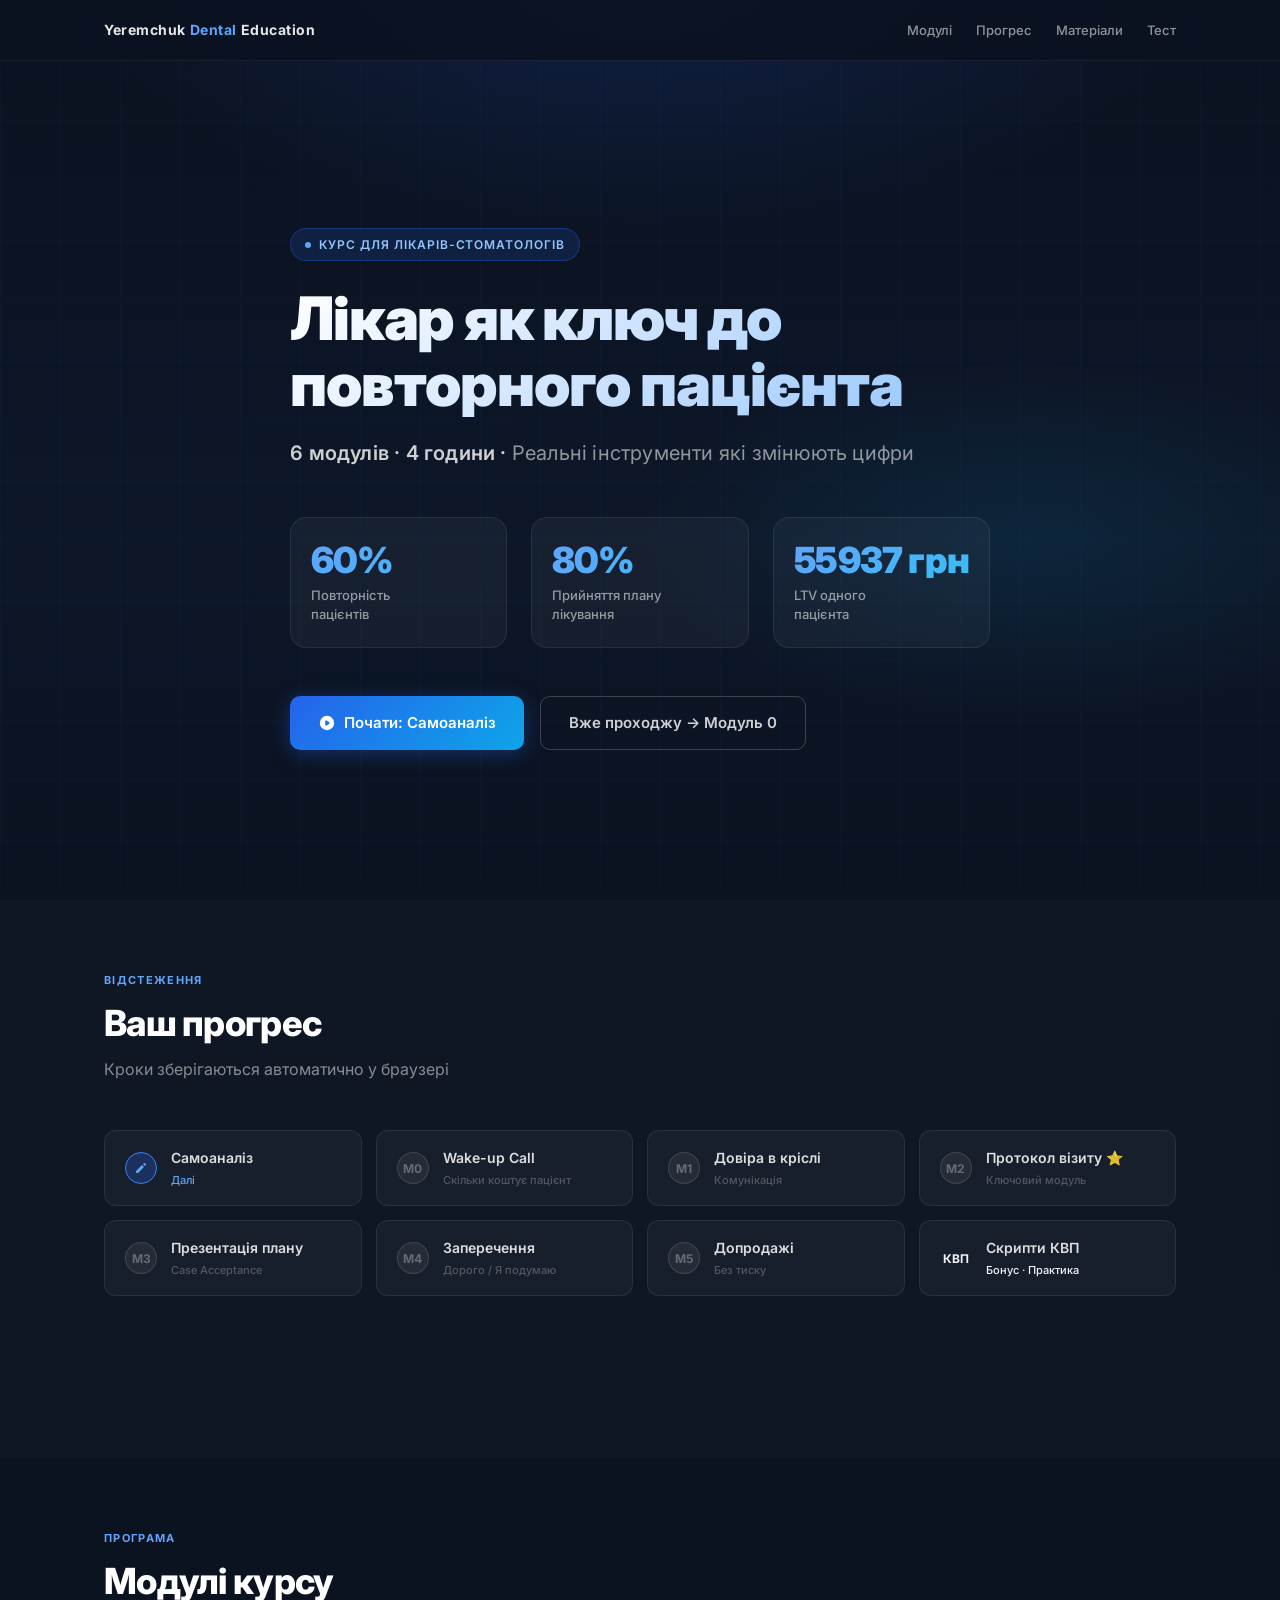
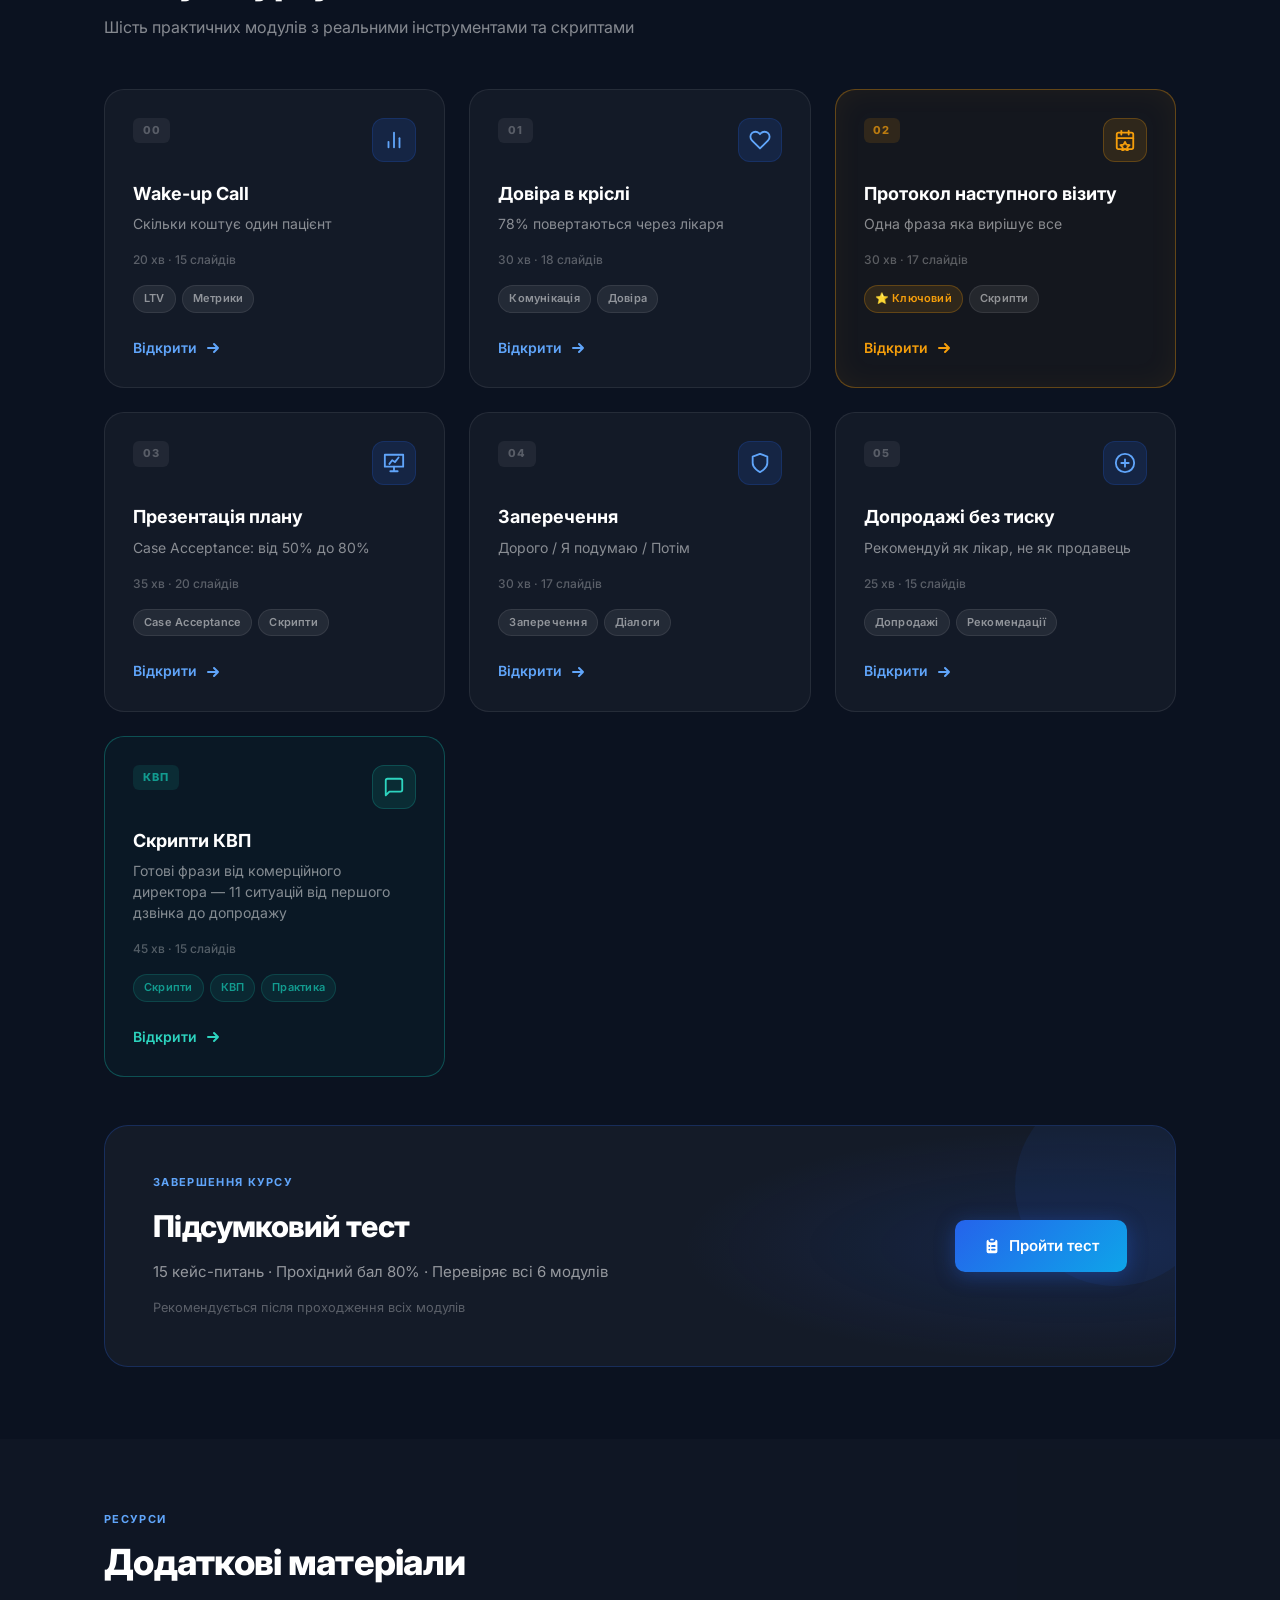
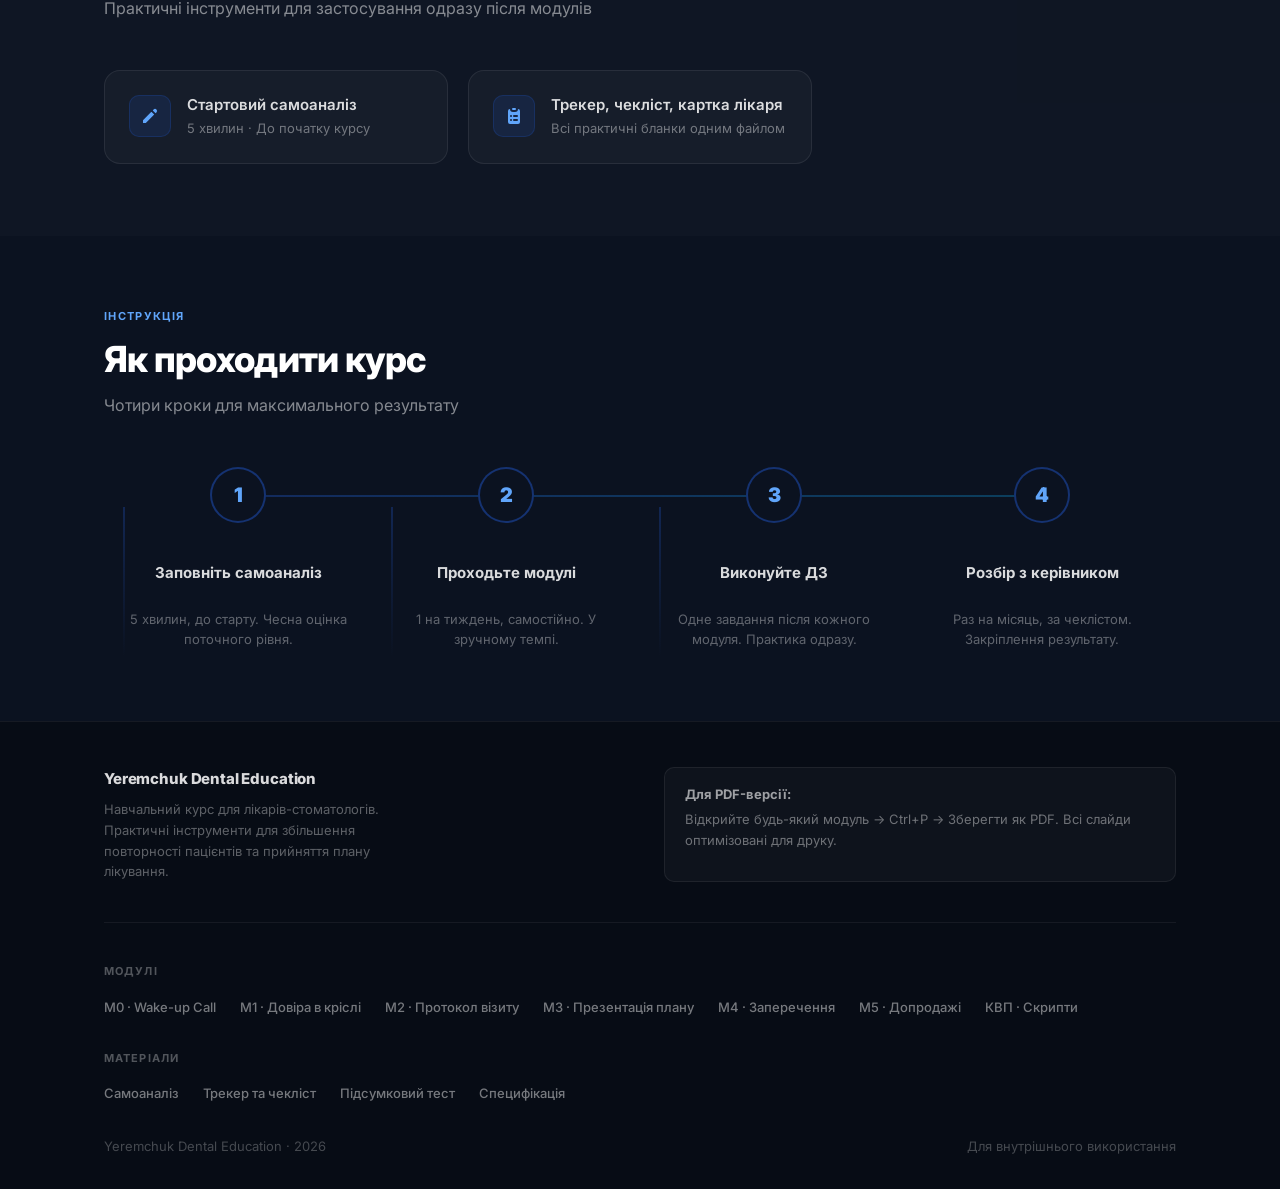
==== commit 3b180d17: "fix(index): reset body flex layout from style.css on landing page style.css sets body { display:flex" ====
--- a/index.html
+++ b/index.html
@@ -18,6 +18,11 @@
       overflow: auto;
       background: #0b1220;
       color: #f1f5f9;
+      /* Reset flex layout set by style.css for slide presentation */
+      display: block;
+      align-items: initial;
+      justify-content: initial;
+      min-height: auto;
     }
 
     /* Reset slide-specific shell rules */
--- a/style.css
+++ b/style.css
@@ -101,8 +101,8 @@
   --transition-slide:  350ms cubic-bezier(0.22, 1, 0.36, 1);
 
   /* — Slide dimensions — */
-  --slide-width:  100vw;
-  --slide-height: 100vh;
+  --slide-width:  100%;
+  --slide-height: 100%;
   --content-max:  1200px;
   --content-padding: clamp(var(--space-8), 5vw, var(--space-20));
 }
@@ -128,11 +128,16 @@
   font-family: var(--font-family);
   font-size: var(--font-size-base);
   color: var(--color-text-primary);
-  background-color: var(--color-primary-dark);
+  background-color: #0a0f1a;
   line-height: var(--line-height-normal);
   overflow: hidden; /* slides handle their own overflow */
   -webkit-font-smoothing: antialiased;
   -moz-osx-font-smoothing: grayscale;
+  /* Center presentation — keeps it from sprawling at 50% zoom */
+  min-height: 100vh;
+  display: flex;
+  align-items: center;
+  justify-content: center;
 }
 
 img, svg {
@@ -158,12 +163,16 @@
   position: relative;
   width: 100vw;
   height: 100vh;
+  /* Cap at designed size — prevents layout sprawl at low zoom levels */
+  max-width: 1920px;
+  max-height: 1080px;
   overflow: hidden;
+  flex-shrink: 0;
 }
 
 /* ---- Module progress bar (top edge) ---- */
 .progress-track {
-  position: fixed;
+  position: absolute;
   top: 0;
   left: 0;
   width: 100%;
@@ -181,7 +190,7 @@
 
 /* ---- Slide counter (bottom-right) ---- */
 .slide-counter {
-  position: fixed;
+  position: absolute;
   bottom: var(--space-6);
   right: var(--space-8);
   font-size: var(--font-size-sm);
@@ -201,7 +210,7 @@
 
 /* ---- Navigation arrows ---- */
 .nav-btn {
-  position: fixed;
+  position: absolute;
   top: 50%;
   transform: translateY(-50%);
   z-index: 100;
@@ -264,10 +273,16 @@
   /* height intentionally omitted — inset:0 fills the container,
      avoids overflow when .presentation height is reduced by session bar */
   display: flex;
-  align-items: center;
-  justify-content: center;
-  padding: var(--content-padding);
-  overflow: hidden;
+  align-items: flex-start;
+  justify-content: flex-start;
+  /* ROOT CAUSE FIX: separate vertical and horizontal padding.
+     Horizontal (5vw) needs wide margins for 1200px content on wide screens.
+     Vertical must scale with viewport HEIGHT, not width — using vh prevents
+     the 160px vertical-padding tax that ate 17% of a 900px viewport. */
+  padding-block: clamp(16px, 3vh, 48px);
+  padding-inline: var(--content-padding);
+  overflow-y: auto;
+  overflow-x: hidden;
 
   /* Entrance animation state */
   opacity: 0;
@@ -354,7 +369,7 @@
   z-index: 1;
   display: flex;
   flex-direction: column;
-  gap: var(--space-8);
+  gap: var(--space-5);
 }
 
 .slide-title .title-module-badge {
@@ -382,7 +397,7 @@
 }
 
 .slide-title h1 {
-  font-size: clamp(var(--font-size-3xl), 6vw, var(--font-size-hero));
+  font-size: clamp(var(--font-size-3xl), 5.5vw, 72px);
   font-weight: var(--font-weight-black);
   line-height: var(--line-height-tight);
   letter-spacing: -0.025em;
@@ -409,7 +424,7 @@
   display: flex;
   align-items: center;
   gap: var(--space-6);
-  padding-top: var(--space-4);
+  padding-top: var(--space-2);
   border-top: 1px solid rgba(255,255,255,0.08);
 }
 
@@ -2277,6 +2292,400 @@
 }
 
 /* ============================================================
+   32.7 SHORT VIEWPORT — desktop with reduced viewport height
+   (browser chrome eats ~100-260px on 1080p monitor)
+   Ordered smallest → largest so larger breakpoints override smaller.
+   ============================================================ */
+
+/* Generic short-viewport rules — compact padding/gaps on desktop heights ≤ 960px
+   (covers 1080p monitors with browser chrome: ~100-180px chrome → ~900-980px viewport;
+    Chromium reports max-height:900 as not-matching at exactly 900px due to sub-pixel
+    rounding, so we use 960px as the safe upper boundary) */
+@media (min-width: 769px) and (max-height: 960px) {
+  :root {
+    /* shrink content padding — reclaim vertical space */
+    --content-padding: clamp(var(--space-5), 3vw, var(--space-12));
+  }
+
+  /* Slide padding tightens */
+  .slide {
+    padding-top: clamp(var(--space-4), 3vh, var(--space-10));
+    padding-bottom: clamp(var(--space-4), 3vh, var(--space-10));
+  }
+
+  /* Generic gap compression in slide__inner */
+  .slide-content .slide__inner,
+  .slide-list .slide__inner,
+  .slide-table .slide__inner,
+  .slide-summary .slide__inner,
+  .slide-dark .slide__inner,
+  .slide-script .slide__inner {
+    gap: var(--space-5);
+  }
+
+  .slide-formula .slide__inner {
+    gap: var(--space-5);
+  }
+
+  /* Title slide — less padding, smaller h1 */
+  .slide-title .slide__inner { gap: var(--space-4); }
+  .slide-title h1 {
+    font-size: clamp(var(--font-size-3xl), 4.5vw, 60px);
+  }
+  .slide-title .title-subtitle {
+    font-size: clamp(var(--font-size-base), 1.6vw, var(--font-size-lg));
+  }
+
+  /* Stat slide — giant number scaled down */
+  .slide-stat .slide__inner { gap: var(--space-4); }
+  .slide-stat .stat-number {
+    font-size: clamp(4rem, 14vw, 9rem);
+  }
+  .slide-stat .stat-headline {
+    font-size: clamp(var(--font-size-lg), 2.2vw, var(--font-size-2xl));
+  }
+  .slide-stat .stat-grid {
+    gap: var(--space-5);
+  }
+  .slide-stat .stat-grid-item {
+    padding: var(--space-4);
+  }
+
+  /* Content headers compressed */
+  .slide-content .slide-header h2,
+  .slide-list h2,
+  .slide-table h2,
+  .slide-summary .summary-header h2,
+  .slide-formula h2,
+  .slide-dark h2 {
+    font-size: clamp(var(--font-size-xl), 3vw, var(--font-size-3xl));
+  }
+
+  /* Case slide */
+  .slide-case .slide__inner { gap: var(--space-8); }
+  .slide-case .case-panel { padding: var(--space-5) var(--space-6); }
+
+  /* Formula box — shrink padding */
+  .formula-box {
+    padding: var(--space-5) var(--space-8);
+    gap: var(--space-4);
+  }
+  .formula-box .formula-display {
+    font-size: clamp(var(--font-size-lg), 2.4vw, var(--font-size-2xl));
+  }
+  .formula-result-box {
+    padding: var(--space-4) var(--space-6);
+  }
+  .formula-result-box .result-value {
+    font-size: var(--font-size-3xl);
+  }
+
+  /* Table — denser rows */
+  .slide-table thead th { padding: var(--space-3) var(--space-5); }
+  .slide-table tbody td { padding: var(--space-3) var(--space-5); }
+
+  /* Quote — smaller mark */
+  .slide-quote .slide__inner { gap: var(--space-5); }
+  .slide-quote .quote-mark { font-size: 5rem; }
+  .slide-quote blockquote {
+    font-size: clamp(var(--font-size-lg), 2.8vw, var(--font-size-2xl));
+  }
+
+  /* Timeline step — tighter */
+  .timeline-step .timeline-body { padding-bottom: var(--space-5); }
+
+  /* Highlight box — tighter */
+  .highlight-box { padding: var(--space-4) var(--space-5); }
+
+  /* Checklist items — tighter */
+  .checklist-item { padding: var(--space-3) var(--space-4); }
+
+  /* Metric card — tighter */
+  .metric-card { padding: var(--space-4) var(--space-6); }
+  .metric-card .metric-value { font-size: var(--font-size-3xl); }
+
+  /* Script box / speech bubble compression (used in module-01 etc) */
+  .script-box { gap: var(--space-2); }
+  .script-box .speech-bubble {
+    padding: var(--space-3) var(--space-5);
+    font-size: var(--font-size-base);
+  }
+  .avatar-label .avatar-icon { width: 32px; height: 32px; }
+  .avatar-label .avatar-icon svg { width: 18px; height: 18px; }
+
+  /* ===========================================================
+     scripts.html compact fixes — reclaim vertical space on 1920x900
+     !important needed to override inline <style> in scripts.html
+     which is loaded AFTER this stylesheet.
+     =========================================================== */
+
+  /* Content slide header: tight gap + smaller h2/p */
+  .slide-content .slide-header { gap: var(--space-2) !important; }
+  .slide-content .slide-header h2 {
+    font-size: clamp(var(--font-size-lg), 2.2vw, var(--font-size-xl)) !important;
+    line-height: 1.15 !important;
+    margin: 0 !important;
+  }
+  .slide-content .slide-header p {
+    font-size: var(--font-size-sm) !important;
+    line-height: 1.35 !important;
+    margin: 0 !important;
+    max-width: 90ch !important;
+  }
+  .slide-content .slide__inner { gap: var(--space-3) !important; }
+
+  /* Variants grid (scripts.html slide 6) — 3 cols, dense cards */
+  .variants-grid {
+    grid-template-columns: repeat(3, 1fr) !important;
+    gap: var(--space-3) !important;
+  }
+  .variant-card {
+    padding: var(--space-2) var(--space-3) !important;
+    gap: 6px !important;
+    border-radius: var(--radius-md) !important;
+  }
+  .variant-card__num { width: 24px !important; height: 24px !important; font-size: 10px !important; }
+  .variant-card__title { font-size: var(--font-size-xs) !important; line-height: 1.25 !important; }
+  .variant-card__phrase {
+    font-size: var(--font-size-xs) !important;
+    padding: var(--space-2) var(--space-3) !important;
+    line-height: 1.35 !important;
+  }
+  .variant-card__why { font-size: 11px !important; line-height: 1.3 !important; }
+
+  /* HEARD steps (scripts.html slide 5) */
+  .heard-steps { gap: var(--space-2) !important; }
+  .heard-step { padding: var(--space-2) var(--space-3) !important; gap: var(--space-3) !important; }
+  .heard-step__letter { width: 32px !important; height: 32px !important; font-size: var(--font-size-sm) !important; }
+  .heard-step__title { font-size: var(--font-size-sm) !important; }
+  .heard-step__desc { font-size: var(--font-size-xs) !important; line-height: 1.35 !important; }
+
+  /* Protocol steps (scripts.html slide 10) */
+  .protocol-steps { gap: var(--space-1) !important; }
+  .protocol-step { padding: var(--space-1) 0 !important; gap: var(--space-3) !important; }
+  .protocol-step__node { width: 28px !important; height: 28px !important; font-size: var(--font-size-xs) !important; }
+  .protocol-step__body { gap: var(--space-1) !important; }
+  .protocol-step__title { font-size: var(--font-size-sm) !important; line-height: 1.2 !important; }
+  .protocol-step__duration { font-size: 11px !important; }
+  .protocol-step__phrase {
+    padding: var(--space-2) var(--space-3) !important;
+    font-size: var(--font-size-xs) !important;
+    line-height: 1.35 !important;
+    margin-top: 2px !important;
+  }
+  .protocol-step:not(:last-child)::before { top: 34px !important; }
+
+  /* Phrase bubbles + marker cards (slides 3, 4, 7-9, 11) */
+  .phrase-bubble {
+    padding: 6px var(--space-3) !important;
+    font-size: var(--font-size-xs) !important;
+    line-height: 1.3 !important;
+  }
+  .phrase-bubble__note { font-size: 11px !important; margin-top: 2px !important; line-height: 1.3 !important; }
+
+  .marker-card { padding: var(--space-2) var(--space-3) !important; gap: 6px !important; }
+  .marker-card__header { font-size: var(--font-size-xs) !important; gap: 6px !important; }
+  .marker-card__body { font-size: var(--font-size-xs) !important; gap: 6px !important; line-height: 1.3 !important; }
+  .marker-card__body p { margin: 0 !important; line-height: 1.3 !important; }
+  .marker-card__body ul { margin: 2px 0 4px 18px !important; font-size: var(--font-size-xs) !important; line-height: 1.35 !important; }
+  .marker-card__body li { margin-bottom: 0 !important; }
+  .marker-card__body > .phrase-bubble + .phrase-bubble { margin-top: var(--space-1) !important; }
+
+  /* Scenario blocks (scripts.html slide 3, etc.) */
+  .scenario { padding: var(--space-2) var(--space-3) !important; gap: 6px !important; }
+  .scenario__title { font-size: var(--font-size-sm) !important; gap: var(--space-2) !important; margin: 0 !important; }
+  .scenario__num { font-size: var(--font-size-xs) !important; padding: 2px 6px !important; }
+  .scenario__context { font-size: var(--font-size-xs) !important; }
+  .do-dont-grid { gap: var(--space-2) !important; }
+
+  /* KPI grid (scripts.html slide 14) */
+  .kpi-card { padding: var(--space-3) var(--space-4) !important; gap: var(--space-2) !important; }
+  .kpi-card__target { font-size: var(--font-size-xl) !important; }
+  .kpi-card__desc { font-size: var(--font-size-xs) !important; line-height: 1.35 !important; }
+  .kpi-grid { gap: var(--space-3) !important; }
+
+  /* Forbidden table (if present) */
+  .forbidden-table thead th { padding: var(--space-2) var(--space-3) !important; font-size: var(--font-size-xs) !important; }
+  .forbidden-table tbody td { padding: var(--space-2) var(--space-3) !important; font-size: var(--font-size-sm) !important; }
+
+  /* Toc cards (scripts.html slide 2) */
+  .toc-card { padding: var(--space-2) var(--space-4) !important; gap: var(--space-3) !important; }
+  .toc-card__num { width: 32px !important; height: 32px !important; font-size: var(--font-size-xs) !important; }
+  .toc-card__desc { font-size: var(--font-size-xs) !important; line-height: 1.35 !important; }
+  .toc-grid { gap: var(--space-3) !important; }
+}
+
+/* Very short viewports (≤ 820px) — aggressive compression */
+@media (min-width: 769px) and (max-height: 820px) {
+  :root {
+    --content-padding: clamp(var(--space-4), 2.5vw, var(--space-10));
+  }
+
+  .slide {
+    padding-top: var(--space-4);
+    padding-bottom: var(--space-4);
+  }
+
+  .slide-title .slide__inner,
+  .slide-stat .slide__inner,
+  .slide-content .slide__inner,
+  .slide-formula .slide__inner,
+  .slide-list .slide__inner,
+  .slide-table .slide__inner,
+  .slide-summary .slide__inner,
+  .slide-dark .slide__inner,
+  .slide-script .slide__inner,
+  .slide-quote .slide__inner {
+    gap: var(--space-4);
+  }
+
+  /* Title */
+  .slide-title h1 {
+    font-size: clamp(1.75rem, 3.5vw, 48px);
+    max-width: 16ch;
+  }
+  .slide-title .title-subtitle {
+    font-size: var(--font-size-base);
+  }
+  .slide-title .title-decoration { display: none; }
+  .slide-title .title-meta { padding-top: var(--space-1); }
+
+  /* Stat */
+  .slide-stat .stat-number {
+    font-size: clamp(3.5rem, 11vw, 7.5rem);
+  }
+  .slide-stat .stat-headline {
+    font-size: clamp(var(--font-size-md), 1.8vw, var(--font-size-xl));
+  }
+  .slide-stat .stat-description {
+    font-size: var(--font-size-base);
+  }
+
+  /* Content headers */
+  .slide-content .slide-header h2,
+  .slide-list h2,
+  .slide-table h2,
+  .slide-summary .summary-header h2,
+  .slide-formula h2,
+  .slide-dark h2 {
+    font-size: clamp(var(--font-size-lg), 2.5vw, var(--font-size-2xl));
+  }
+
+  .slide-content .slide-header p { font-size: var(--font-size-base); }
+
+  /* Formula box */
+  .formula-box {
+    padding: var(--space-4) var(--space-6);
+    gap: var(--space-3);
+  }
+  .formula-box .formula-display {
+    font-size: clamp(var(--font-size-md), 2vw, var(--font-size-xl));
+  }
+  .formula-box .formula-legend {
+    gap: var(--space-2) var(--space-4);
+    padding-top: var(--space-2);
+  }
+  .formula-result-box {
+    padding: var(--space-3) var(--space-5);
+  }
+  .formula-result-box .result-value {
+    font-size: var(--font-size-2xl);
+  }
+
+  /* Table */
+  .slide-table thead th {
+    padding: var(--space-2) var(--space-4);
+    font-size: var(--font-size-xs);
+  }
+  .slide-table tbody td {
+    padding: var(--space-2) var(--space-4);
+    font-size: var(--font-size-sm);
+  }
+
+  /* Case */
+  .slide-case .slide__inner { gap: var(--space-5); }
+  .slide-case .case-panel {
+    padding: var(--space-4) var(--space-5);
+    gap: var(--space-3);
+  }
+  .slide-case .case-panel p { font-size: var(--font-size-sm); }
+
+  /* Quote */
+  .slide-quote .quote-mark { font-size: 4rem; }
+  .slide-quote blockquote {
+    font-size: clamp(var(--font-size-md), 2.2vw, var(--font-size-xl));
+  }
+
+  /* Scripts page — speech bubbles tightened */
+  .script-box { gap: var(--space-2); }
+  .script-box .speech-bubble {
+    padding: var(--space-3) var(--space-5);
+    font-size: var(--font-size-base);
+  }
+  .slide-script .script-exchange { gap: var(--space-4); }
+
+  /* Highlight / callout compressed */
+  .highlight-box { padding: var(--space-3) var(--space-4); }
+  .highlight-box__icon { width: 18px; height: 18px; }
+
+  /* Checklist tighter */
+  .checklist-item {
+    padding: var(--space-2) var(--space-4);
+    gap: var(--space-3);
+  }
+  .checklist-body .checklist-title { font-size: var(--font-size-sm); }
+  .checklist-body .checklist-desc { font-size: var(--font-size-xs); }
+
+  /* Timeline */
+  .timeline-step { gap: var(--space-4); }
+  .timeline-step .timeline-body { padding-bottom: var(--space-4); }
+  .timeline-step .timeline-node { width: 32px; height: 32px; font-size: var(--font-size-xs); }
+  .timeline-step:not(:last-child)::before { left: 15px; }
+
+  /* Comparison / good-bad cards */
+  .comparison { gap: var(--space-4); }
+  .comparison-side {
+    padding: var(--space-4) var(--space-5);
+    gap: var(--space-3);
+  }
+
+  /* Metric */
+  .metric-card {
+    padding: var(--space-3) var(--space-5);
+    gap: var(--space-2);
+  }
+  .metric-card .metric-value { font-size: var(--font-size-2xl); }
+
+  /* Summary grid */
+  .slide-summary .summary-grid { gap: var(--space-3); }
+}
+
+/* Ultra-short viewports (≤ 740px) — for laptops + open devtools / split view */
+@media (min-width: 769px) and (max-height: 740px) {
+  :root {
+    --content-padding: var(--space-4);
+  }
+  .slide { padding-top: var(--space-4); padding-bottom: var(--space-4); }
+
+  .slide-title h1 { font-size: clamp(1.75rem, 3.5vw, 44px); }
+  .slide-stat .stat-number { font-size: clamp(3rem, 9vw, 6rem); }
+
+  /* Content headers even smaller */
+  .slide-content .slide-header h2,
+  .slide-list h2,
+  .slide-table h2,
+  .slide-summary .summary-header h2,
+  .slide-formula h2,
+  .slide-dark h2 {
+    font-size: clamp(var(--font-size-md), 2vw, var(--font-size-xl));
+  }
+
+  .slide__inner {
+    gap: var(--space-3) !important;
+  }
+}
+
+/* ============================================================
    33. PRINT STYLES
    Show all slides stacked, hide nav controls
    ============================================================ */
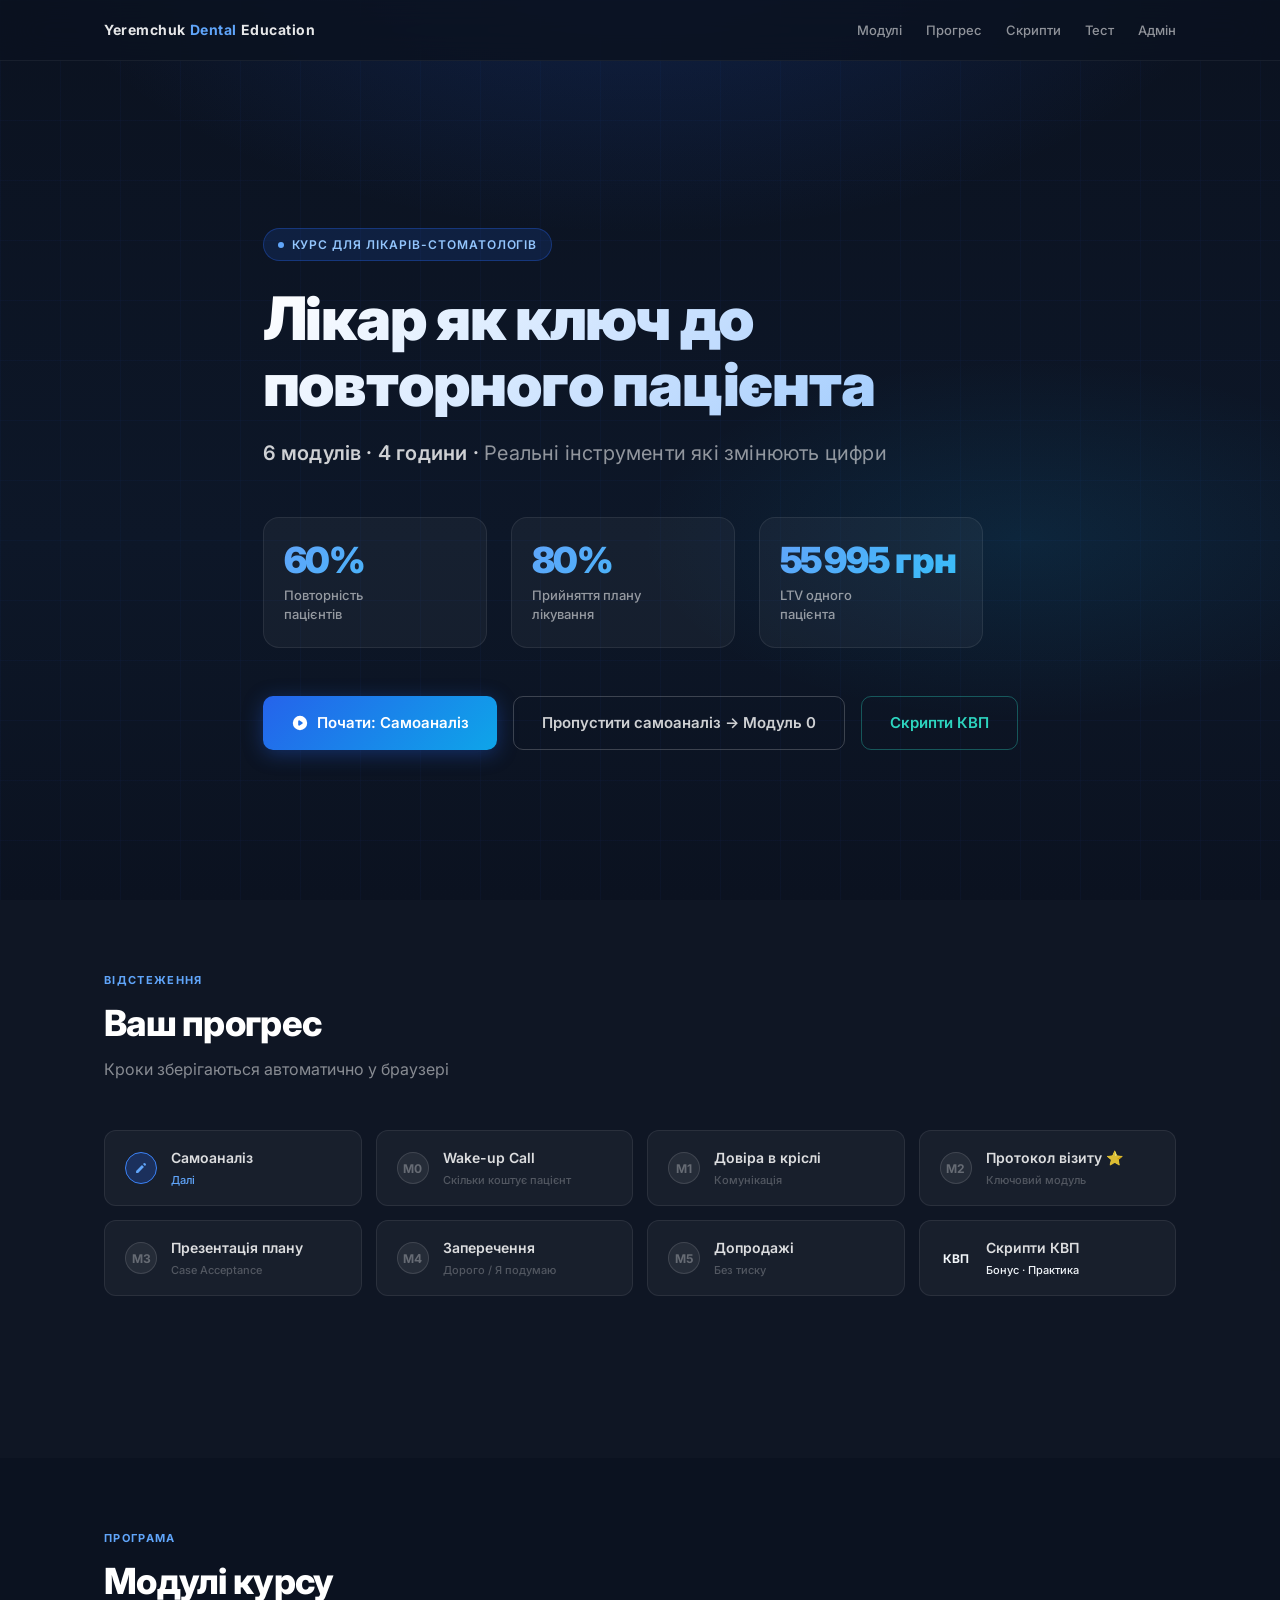
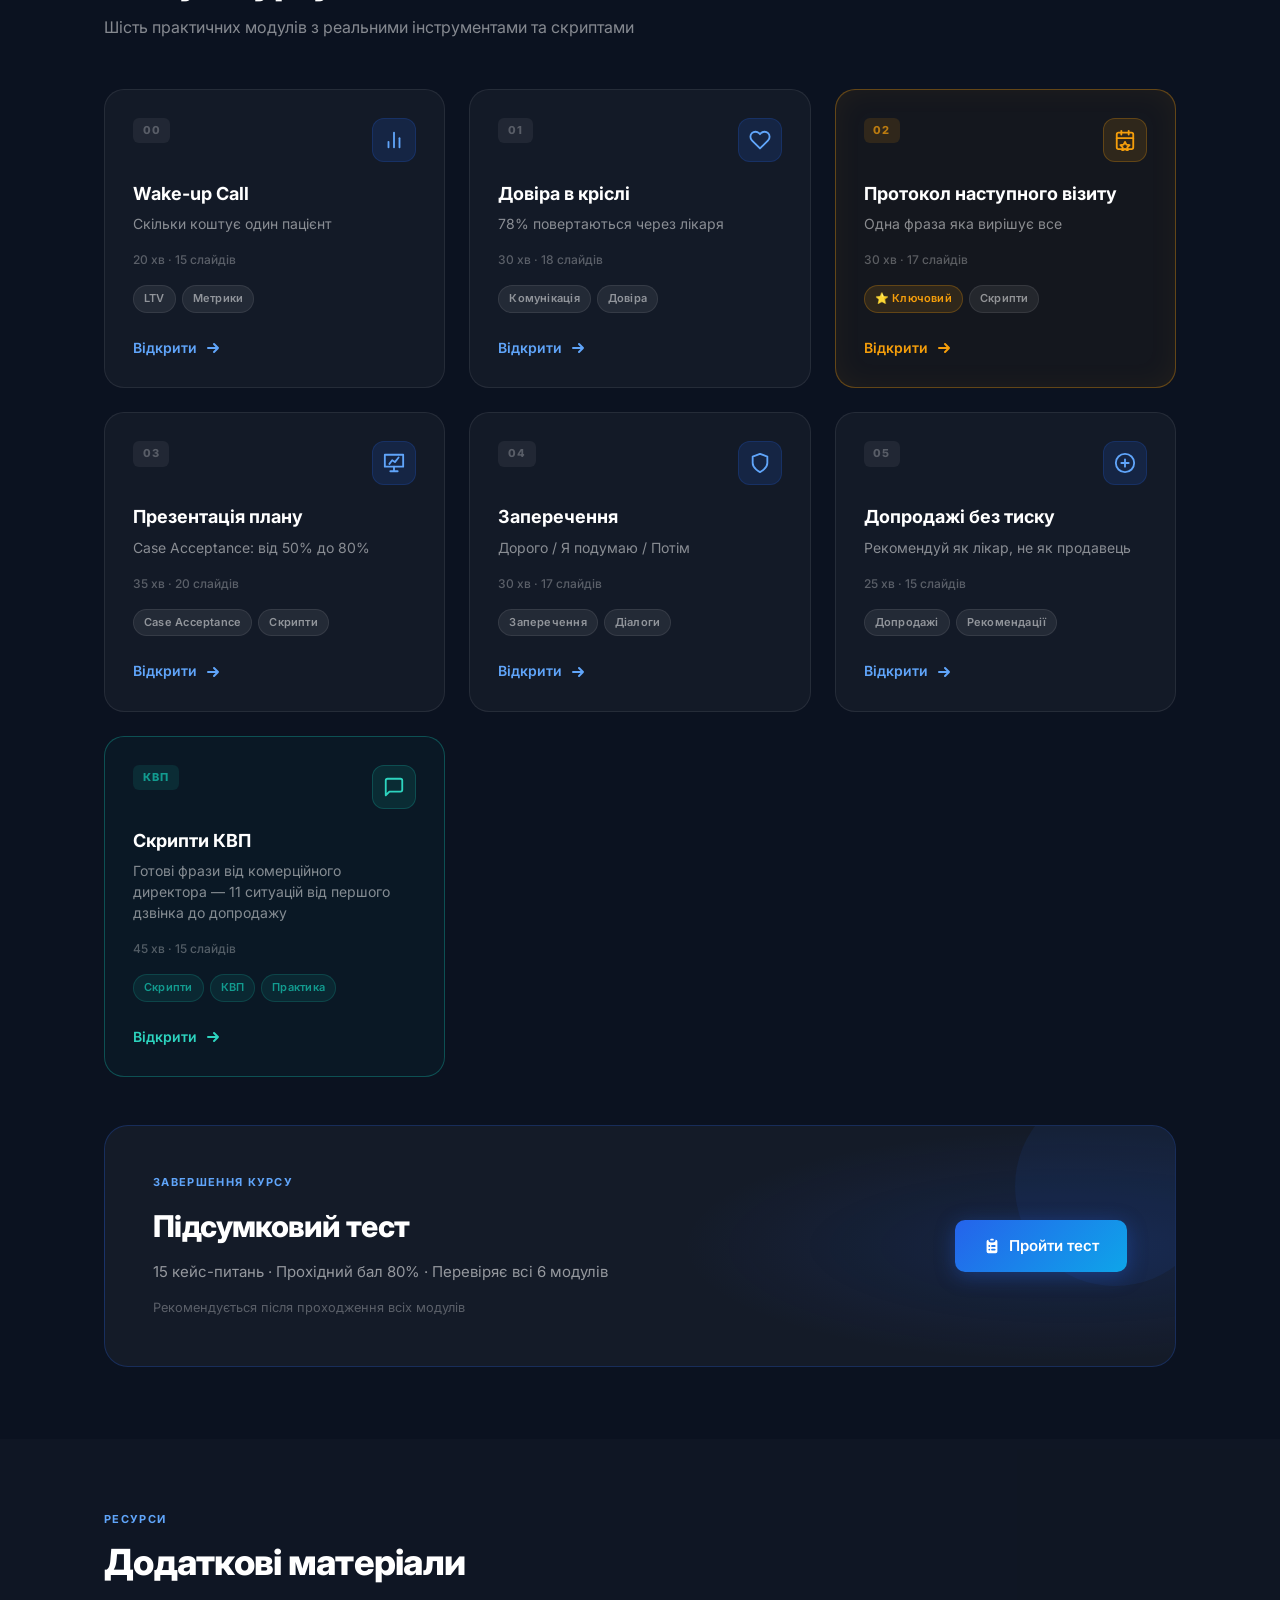
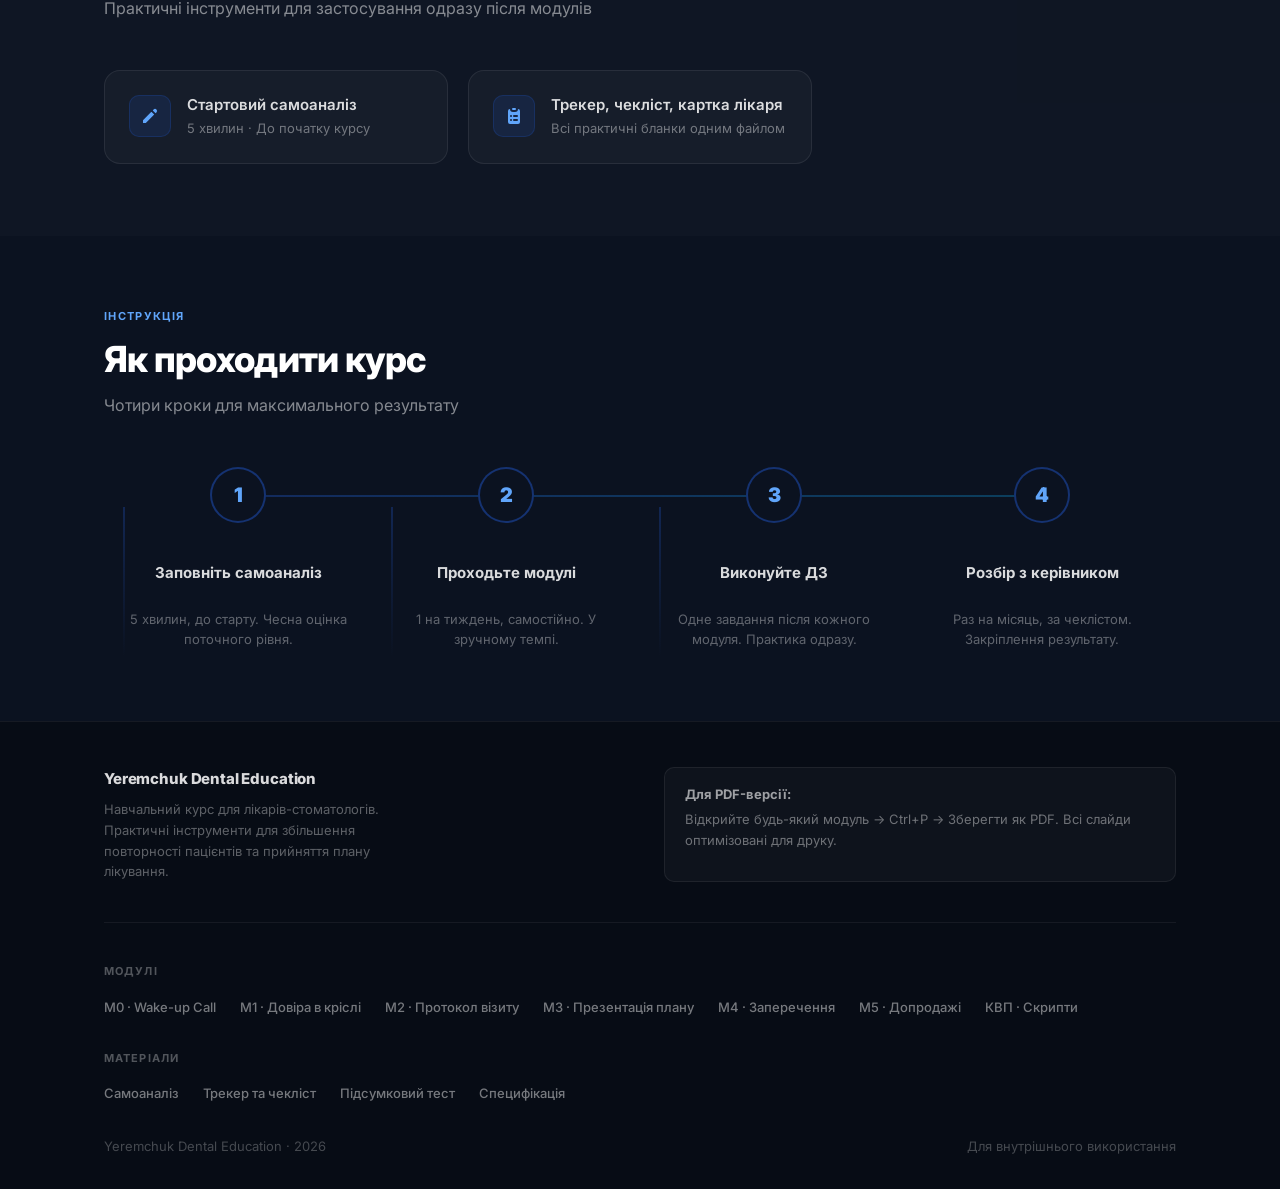
==== commit 567cf2ac: "UX: robust module completion + Continue button + Scripts & Admin nav Module completion (all 6 module" ====
--- a/index.html
+++ b/index.html
@@ -945,8 +945,9 @@
       <div class="top-nav__links">
         <a href="#modules">Модулі</a>
         <a href="#progress">Прогрес</a>
-        <a href="#materials">Матеріали</a>
+        <a href="scripts.html">Скрипти</a>
         <a href="final-test.html">Тест</a>
+        <a href="dashboard.html" title="Адміністратор">Адмін</a>
       </div>
     </div>
   </nav>
@@ -1002,10 +1003,13 @@
             <svg class="btn__icon" viewBox="0 0 20 20" fill="currentColor" aria-hidden="true">
               <path fill-rule="evenodd" d="M10 18a8 8 0 100-16 8 8 0 000 16zM9.555 7.168A1 1 0 008 8v4a1 1 0 001.555.832l3-2a1 1 0 000-1.664l-3-2z" clip-rule="evenodd"/>
             </svg>
-            Почати курс
+            <span id="btn-start-label">Почати: Самоаналіз</span>
           </a>
-          <a href="module-00.html" class="btn btn--outline">
-            Вже проходжу &rarr; Модуль 0
+          <a href="module-00.html" class="btn btn--outline" id="btn-continue">
+            <span id="btn-continue-label">Вже проходжу &rarr; Модуль 0</span>
+          </a>
+          <a href="scripts.html" class="btn btn--ghost" id="btn-scripts" style="background:transparent;border:1px solid rgba(45,212,191,0.35);color:#2dd4bf;">
+            Скрипти КВП
           </a>
         </div>
 
@@ -1609,11 +1613,32 @@
     }
 
     var label = nextKey ? KEY_LABELS[nextKey] : 'Фінальний тест';
-    var nodes = btn.childNodes;
-    for (var n = nodes.length - 1; n >= 0; n--) {
-      if (nodes[n].nodeType === 3 && nodes[n].textContent.trim()) {
-        nodes[n].textContent = '\n            ' + label + '\n          ';
-        break;
+    var startLabelEl = document.getElementById('btn-start-label');
+    if (startLabelEl) {
+      startLabelEl.textContent = label;
+    } else {
+      var nodes = btn.childNodes;
+      for (var n = nodes.length - 1; n >= 0; n--) {
+        if (nodes[n].nodeType === 3 && nodes[n].textContent.trim()) {
+          nodes[n].textContent = '\n            ' + label + '\n          ';
+          break;
+        }
+      }
+    }
+
+    /* Update the outline "Continue" button: wording depends on progress */
+    var contBtn   = document.getElementById('btn-continue');
+    var contLabel = document.getElementById('btn-continue-label');
+    if (contBtn && contLabel) {
+      if (!nextKey) {
+        contBtn.href = 'dashboard.html';
+        contLabel.textContent = 'Мій прогрес →';
+      } else if (lastDoneIndex === -1) {
+        contBtn.href = 'module-00.html';
+        contLabel.textContent = 'Пропустити самоаналіз → Модуль 0';
+      } else {
+        contBtn.href = 'module-00.html';
+        contLabel.textContent = 'Почати з початку → Модуль 0';
       }
     }
   }
--- a/style.css
+++ b/style.css
@@ -130,14 +130,9 @@
   color: var(--color-text-primary);
   background-color: #0a0f1a;
   line-height: var(--line-height-normal);
-  overflow: hidden; /* slides handle their own overflow */
+  overflow: hidden;
   -webkit-font-smoothing: antialiased;
   -moz-osx-font-smoothing: grayscale;
-  /* Center presentation — keeps it from sprawling at 50% zoom */
-  min-height: 100vh;
-  display: flex;
-  align-items: center;
-  justify-content: center;
 }
 
 img, svg {
@@ -158,16 +153,16 @@
    4. PRESENTATION SHELL
    ============================================================ */
 
-/* Outer wrapper — hides all slides, shows only active */
+/* Outer wrapper — fixed 1920x1080 canvas; JS applies transform:scale to fit viewport */
 .presentation {
-  position: relative;
-  width: 100vw;
-  height: 100vh;
-  /* Cap at designed size — prevents layout sprawl at low zoom levels */
-  max-width: 1920px;
-  max-height: 1080px;
+  position: fixed;
+  top: 0;
+  left: 0;
+  width: 1920px;
+  height: 1080px;
+  transform-origin: 0 0;
   overflow: hidden;
-  flex-shrink: 0;
+  /* transform and left/top offset set by JS (fitPresentation) */
 }
 
 /* ---- Module progress bar (top edge) ---- */
@@ -270,17 +265,10 @@
   position: absolute;
   inset: 0;
   width: var(--slide-width);
-  /* height intentionally omitted — inset:0 fills the container,
-     avoids overflow when .presentation height is reduced by session bar */
   display: flex;
   align-items: flex-start;
   justify-content: flex-start;
-  /* ROOT CAUSE FIX: separate vertical and horizontal padding.
-     Horizontal (5vw) needs wide margins for 1200px content on wide screens.
-     Vertical must scale with viewport HEIGHT, not width — using vh prevents
-     the 160px vertical-padding tax that ate 17% of a 900px viewport. */
-  padding-block: clamp(16px, 3vh, 48px);
-  padding-inline: var(--content-padding);
+  padding: var(--content-padding);
   overflow-y: auto;
   overflow-x: hidden;
 
@@ -2043,13 +2031,51 @@
     --content-padding: var(--space-5);
   }
 
+  /* ── CRITICAL: disable fixed 1920x1080 canvas on mobile ── */
+  /* On desktop the presentation is a fixed 16:9 canvas scaled via JS.
+     On mobile (portrait), scaling makes it a tiny band — so instead
+     we fall back to a natural, full-width, scrollable layout. */
+  body {
+    overflow: auto !important;
+  }
+
+  .presentation {
+    position: static !important;
+    width: 100% !important;
+    height: auto !important;
+    min-height: 100vh !important;
+    transform: none !important;
+    overflow: visible !important;
+    left: auto !important;
+    top: auto !important;
+  }
+
+  .slide {
+    position: relative !important;
+    inset: auto !important;
+    width: 100% !important;
+    min-height: 100vh;
+    height: auto !important;
+  }
+
+  /* Only active slide visible on mobile (same navigation UX) */
+  .slide:not(.slide--active) {
+    display: none !important;
+  }
+
+  .slide--active {
+    display: flex !important;
+  }
+
   /* ── Bottom nav bar: [< Назад]  2/18  [Далі >] ── */
   .nav-btn {
-    width: calc(50% - 48px);
-    height: 52px;
+    position: fixed !important;
+    width: calc(50% - 48px) !important;
+    max-width: 160px;
+    height: 52px !important;
     border-radius: 14px;
-    top: auto;
-    bottom: calc(12px + env(safe-area-inset-bottom, 0px));
+    top: auto !important;
+    bottom: calc(12px + env(safe-area-inset-bottom, 0px)) !important;
     transform: none !important;
     background: rgba(37,99,235,0.92);
     border: none;
@@ -2291,374 +2317,6 @@
   }
 }
 
-/* ============================================================
-   32.7 SHORT VIEWPORT — desktop with reduced viewport height
-   (browser chrome eats ~100-260px on 1080p monitor)
-   Ordered smallest → largest so larger breakpoints override smaller.
-   ============================================================ */
-
-/* Generic short-viewport rules — compact padding/gaps on desktop heights ≤ 960px
-   (covers 1080p monitors with browser chrome: ~100-180px chrome → ~900-980px viewport;
-    Chromium reports max-height:900 as not-matching at exactly 900px due to sub-pixel
-    rounding, so we use 960px as the safe upper boundary) */
-@media (min-width: 769px) and (max-height: 960px) {
-  :root {
-    /* shrink content padding — reclaim vertical space */
-    --content-padding: clamp(var(--space-5), 3vw, var(--space-12));
-  }
-
-  /* Slide padding tightens */
-  .slide {
-    padding-top: clamp(var(--space-4), 3vh, var(--space-10));
-    padding-bottom: clamp(var(--space-4), 3vh, var(--space-10));
-  }
-
-  /* Generic gap compression in slide__inner */
-  .slide-content .slide__inner,
-  .slide-list .slide__inner,
-  .slide-table .slide__inner,
-  .slide-summary .slide__inner,
-  .slide-dark .slide__inner,
-  .slide-script .slide__inner {
-    gap: var(--space-5);
-  }
-
-  .slide-formula .slide__inner {
-    gap: var(--space-5);
-  }
-
-  /* Title slide — less padding, smaller h1 */
-  .slide-title .slide__inner { gap: var(--space-4); }
-  .slide-title h1 {
-    font-size: clamp(var(--font-size-3xl), 4.5vw, 60px);
-  }
-  .slide-title .title-subtitle {
-    font-size: clamp(var(--font-size-base), 1.6vw, var(--font-size-lg));
-  }
-
-  /* Stat slide — giant number scaled down */
-  .slide-stat .slide__inner { gap: var(--space-4); }
-  .slide-stat .stat-number {
-    font-size: clamp(4rem, 14vw, 9rem);
-  }
-  .slide-stat .stat-headline {
-    font-size: clamp(var(--font-size-lg), 2.2vw, var(--font-size-2xl));
-  }
-  .slide-stat .stat-grid {
-    gap: var(--space-5);
-  }
-  .slide-stat .stat-grid-item {
-    padding: var(--space-4);
-  }
-
-  /* Content headers compressed */
-  .slide-content .slide-header h2,
-  .slide-list h2,
-  .slide-table h2,
-  .slide-summary .summary-header h2,
-  .slide-formula h2,
-  .slide-dark h2 {
-    font-size: clamp(var(--font-size-xl), 3vw, var(--font-size-3xl));
-  }
-
-  /* Case slide */
-  .slide-case .slide__inner { gap: var(--space-8); }
-  .slide-case .case-panel { padding: var(--space-5) var(--space-6); }
-
-  /* Formula box — shrink padding */
-  .formula-box {
-    padding: var(--space-5) var(--space-8);
-    gap: var(--space-4);
-  }
-  .formula-box .formula-display {
-    font-size: clamp(var(--font-size-lg), 2.4vw, var(--font-size-2xl));
-  }
-  .formula-result-box {
-    padding: var(--space-4) var(--space-6);
-  }
-  .formula-result-box .result-value {
-    font-size: var(--font-size-3xl);
-  }
-
-  /* Table — denser rows */
-  .slide-table thead th { padding: var(--space-3) var(--space-5); }
-  .slide-table tbody td { padding: var(--space-3) var(--space-5); }
-
-  /* Quote — smaller mark */
-  .slide-quote .slide__inner { gap: var(--space-5); }
-  .slide-quote .quote-mark { font-size: 5rem; }
-  .slide-quote blockquote {
-    font-size: clamp(var(--font-size-lg), 2.8vw, var(--font-size-2xl));
-  }
-
-  /* Timeline step — tighter */
-  .timeline-step .timeline-body { padding-bottom: var(--space-5); }
-
-  /* Highlight box — tighter */
-  .highlight-box { padding: var(--space-4) var(--space-5); }
-
-  /* Checklist items — tighter */
-  .checklist-item { padding: var(--space-3) var(--space-4); }
-
-  /* Metric card — tighter */
-  .metric-card { padding: var(--space-4) var(--space-6); }
-  .metric-card .metric-value { font-size: var(--font-size-3xl); }
-
-  /* Script box / speech bubble compression (used in module-01 etc) */
-  .script-box { gap: var(--space-2); }
-  .script-box .speech-bubble {
-    padding: var(--space-3) var(--space-5);
-    font-size: var(--font-size-base);
-  }
-  .avatar-label .avatar-icon { width: 32px; height: 32px; }
-  .avatar-label .avatar-icon svg { width: 18px; height: 18px; }
-
-  /* ===========================================================
-     scripts.html compact fixes — reclaim vertical space on 1920x900
-     !important needed to override inline <style> in scripts.html
-     which is loaded AFTER this stylesheet.
-     =========================================================== */
-
-  /* Content slide header: tight gap + smaller h2/p */
-  .slide-content .slide-header { gap: var(--space-2) !important; }
-  .slide-content .slide-header h2 {
-    font-size: clamp(var(--font-size-lg), 2.2vw, var(--font-size-xl)) !important;
-    line-height: 1.15 !important;
-    margin: 0 !important;
-  }
-  .slide-content .slide-header p {
-    font-size: var(--font-size-sm) !important;
-    line-height: 1.35 !important;
-    margin: 0 !important;
-    max-width: 90ch !important;
-  }
-  .slide-content .slide__inner { gap: var(--space-3) !important; }
-
-  /* Variants grid (scripts.html slide 6) — 3 cols, dense cards */
-  .variants-grid {
-    grid-template-columns: repeat(3, 1fr) !important;
-    gap: var(--space-3) !important;
-  }
-  .variant-card {
-    padding: var(--space-2) var(--space-3) !important;
-    gap: 6px !important;
-    border-radius: var(--radius-md) !important;
-  }
-  .variant-card__num { width: 24px !important; height: 24px !important; font-size: 10px !important; }
-  .variant-card__title { font-size: var(--font-size-xs) !important; line-height: 1.25 !important; }
-  .variant-card__phrase {
-    font-size: var(--font-size-xs) !important;
-    padding: var(--space-2) var(--space-3) !important;
-    line-height: 1.35 !important;
-  }
-  .variant-card__why { font-size: 11px !important; line-height: 1.3 !important; }
-
-  /* HEARD steps (scripts.html slide 5) */
-  .heard-steps { gap: var(--space-2) !important; }
-  .heard-step { padding: var(--space-2) var(--space-3) !important; gap: var(--space-3) !important; }
-  .heard-step__letter { width: 32px !important; height: 32px !important; font-size: var(--font-size-sm) !important; }
-  .heard-step__title { font-size: var(--font-size-sm) !important; }
-  .heard-step__desc { font-size: var(--font-size-xs) !important; line-height: 1.35 !important; }
-
-  /* Protocol steps (scripts.html slide 10) */
-  .protocol-steps { gap: var(--space-1) !important; }
-  .protocol-step { padding: var(--space-1) 0 !important; gap: var(--space-3) !important; }
-  .protocol-step__node { width: 28px !important; height: 28px !important; font-size: var(--font-size-xs) !important; }
-  .protocol-step__body { gap: var(--space-1) !important; }
-  .protocol-step__title { font-size: var(--font-size-sm) !important; line-height: 1.2 !important; }
-  .protocol-step__duration { font-size: 11px !important; }
-  .protocol-step__phrase {
-    padding: var(--space-2) var(--space-3) !important;
-    font-size: var(--font-size-xs) !important;
-    line-height: 1.35 !important;
-    margin-top: 2px !important;
-  }
-  .protocol-step:not(:last-child)::before { top: 34px !important; }
-
-  /* Phrase bubbles + marker cards (slides 3, 4, 7-9, 11) */
-  .phrase-bubble {
-    padding: 6px var(--space-3) !important;
-    font-size: var(--font-size-xs) !important;
-    line-height: 1.3 !important;
-  }
-  .phrase-bubble__note { font-size: 11px !important; margin-top: 2px !important; line-height: 1.3 !important; }
-
-  .marker-card { padding: var(--space-2) var(--space-3) !important; gap: 6px !important; }
-  .marker-card__header { font-size: var(--font-size-xs) !important; gap: 6px !important; }
-  .marker-card__body { font-size: var(--font-size-xs) !important; gap: 6px !important; line-height: 1.3 !important; }
-  .marker-card__body p { margin: 0 !important; line-height: 1.3 !important; }
-  .marker-card__body ul { margin: 2px 0 4px 18px !important; font-size: var(--font-size-xs) !important; line-height: 1.35 !important; }
-  .marker-card__body li { margin-bottom: 0 !important; }
-  .marker-card__body > .phrase-bubble + .phrase-bubble { margin-top: var(--space-1) !important; }
-
-  /* Scenario blocks (scripts.html slide 3, etc.) */
-  .scenario { padding: var(--space-2) var(--space-3) !important; gap: 6px !important; }
-  .scenario__title { font-size: var(--font-size-sm) !important; gap: var(--space-2) !important; margin: 0 !important; }
-  .scenario__num { font-size: var(--font-size-xs) !important; padding: 2px 6px !important; }
-  .scenario__context { font-size: var(--font-size-xs) !important; }
-  .do-dont-grid { gap: var(--space-2) !important; }
-
-  /* KPI grid (scripts.html slide 14) */
-  .kpi-card { padding: var(--space-3) var(--space-4) !important; gap: var(--space-2) !important; }
-  .kpi-card__target { font-size: var(--font-size-xl) !important; }
-  .kpi-card__desc { font-size: var(--font-size-xs) !important; line-height: 1.35 !important; }
-  .kpi-grid { gap: var(--space-3) !important; }
-
-  /* Forbidden table (if present) */
-  .forbidden-table thead th { padding: var(--space-2) var(--space-3) !important; font-size: var(--font-size-xs) !important; }
-  .forbidden-table tbody td { padding: var(--space-2) var(--space-3) !important; font-size: var(--font-size-sm) !important; }
-
-  /* Toc cards (scripts.html slide 2) */
-  .toc-card { padding: var(--space-2) var(--space-4) !important; gap: var(--space-3) !important; }
-  .toc-card__num { width: 32px !important; height: 32px !important; font-size: var(--font-size-xs) !important; }
-  .toc-card__desc { font-size: var(--font-size-xs) !important; line-height: 1.35 !important; }
-  .toc-grid { gap: var(--space-3) !important; }
-}
-
-/* Very short viewports (≤ 820px) — aggressive compression */
-@media (min-width: 769px) and (max-height: 820px) {
-  :root {
-    --content-padding: clamp(var(--space-4), 2.5vw, var(--space-10));
-  }
-
-  .slide {
-    padding-top: var(--space-4);
-    padding-bottom: var(--space-4);
-  }
-
-  .slide-title .slide__inner,
-  .slide-stat .slide__inner,
-  .slide-content .slide__inner,
-  .slide-formula .slide__inner,
-  .slide-list .slide__inner,
-  .slide-table .slide__inner,
-  .slide-summary .slide__inner,
-  .slide-dark .slide__inner,
-  .slide-script .slide__inner,
-  .slide-quote .slide__inner {
-    gap: var(--space-4);
-  }
-
-  /* Title */
-  .slide-title h1 {
-    font-size: clamp(1.75rem, 3.5vw, 48px);
-    max-width: 16ch;
-  }
-  .slide-title .title-subtitle {
-    font-size: var(--font-size-base);
-  }
-  .slide-title .title-decoration { display: none; }
-  .slide-title .title-meta { padding-top: var(--space-1); }
-
-  /* Stat */
-  .slide-stat .stat-number {
-    font-size: clamp(3.5rem, 11vw, 7.5rem);
-  }
-  .slide-stat .stat-headline {
-    font-size: clamp(var(--font-size-md), 1.8vw, var(--font-size-xl));
-  }
-  .slide-stat .stat-description {
-    font-size: var(--font-size-base);
-  }
-
-  /* Content headers */
-  .slide-content .slide-header h2,
-  .slide-list h2,
-  .slide-table h2,
-  .slide-summary .summary-header h2,
-  .slide-formula h2,
-  .slide-dark h2 {
-    font-size: clamp(var(--font-size-lg), 2.5vw, var(--font-size-2xl));
-  }
-
-  .slide-content .slide-header p { font-size: var(--font-size-base); }
-
-  /* Formula box */
-  .formula-box {
-    padding: var(--space-4) var(--space-6);
-    gap: var(--space-3);
-  }
-  .formula-box .formula-display {
-    font-size: clamp(var(--font-size-md), 2vw, var(--font-size-xl));
-  }
-  .formula-box .formula-legend {
-    gap: var(--space-2) var(--space-4);
-    padding-top: var(--space-2);
-  }
-  .formula-result-box {
-    padding: var(--space-3) var(--space-5);
-  }
-  .formula-result-box .result-value {
-    font-size: var(--font-size-2xl);
-  }
-
-  /* Table */
-  .slide-table thead th {
-    padding: var(--space-2) var(--space-4);
-    font-size: var(--font-size-xs);
-  }
-  .slide-table tbody td {
-    padding: var(--space-2) var(--space-4);
-    font-size: var(--font-size-sm);
-  }
-
-  /* Case */
-  .slide-case .slide__inner { gap: var(--space-5); }
-  .slide-case .case-panel {
-    padding: var(--space-4) var(--space-5);
-    gap: var(--space-3);
-  }
-  .slide-case .case-panel p { font-size: var(--font-size-sm); }
-
-  /* Quote */
-  .slide-quote .quote-mark { font-size: 4rem; }
-  .slide-quote blockquote {
-    font-size: clamp(var(--font-size-md), 2.2vw, var(--font-size-xl));
-  }
-
-  /* Scripts page — speech bubbles tightened */
-  .script-box { gap: var(--space-2); }
-  .script-box .speech-bubble {
-    padding: var(--space-3) var(--space-5);
-    font-size: var(--font-size-base);
-  }
-  .slide-script .script-exchange { gap: var(--space-4); }
-
-  /* Highlight / callout compressed */
-  .highlight-box { padding: var(--space-3) var(--space-4); }
-  .highlight-box__icon { width: 18px; height: 18px; }
-
-  /* Checklist tighter */
-  .checklist-item {
-    padding: var(--space-2) var(--space-4);
-    gap: var(--space-3);
-  }
-  .checklist-body .checklist-title { font-size: var(--font-size-sm); }
-  .checklist-body .checklist-desc { font-size: var(--font-size-xs); }
-
-  /* Timeline */
-  .timeline-step { gap: var(--space-4); }
-  .timeline-step .timeline-body { padding-bottom: var(--space-4); }
-  .timeline-step .timeline-node { width: 32px; height: 32px; font-size: var(--font-size-xs); }
-  .timeline-step:not(:last-child)::before { left: 15px; }
-
-  /* Comparison / good-bad cards */
-  .comparison { gap: var(--space-4); }
-  .comparison-side {
-    padding: var(--space-4) var(--space-5);
-    gap: var(--space-3);
-  }
-
-  /* Metric */
-  .metric-card {
-    padding: var(--space-3) var(--space-5);
-    gap: var(--space-2);
-  }
-  .metric-card .metric-value { font-size: var(--font-size-2xl); }
-
-  /* Summary grid */
-  .slide-summary .summary-grid { gap: var(--space-3); }
-}
 
 /* Ultra-short viewports (≤ 740px) — for laptops + open devtools / split view */
 @media (min-width: 769px) and (max-height: 740px) {
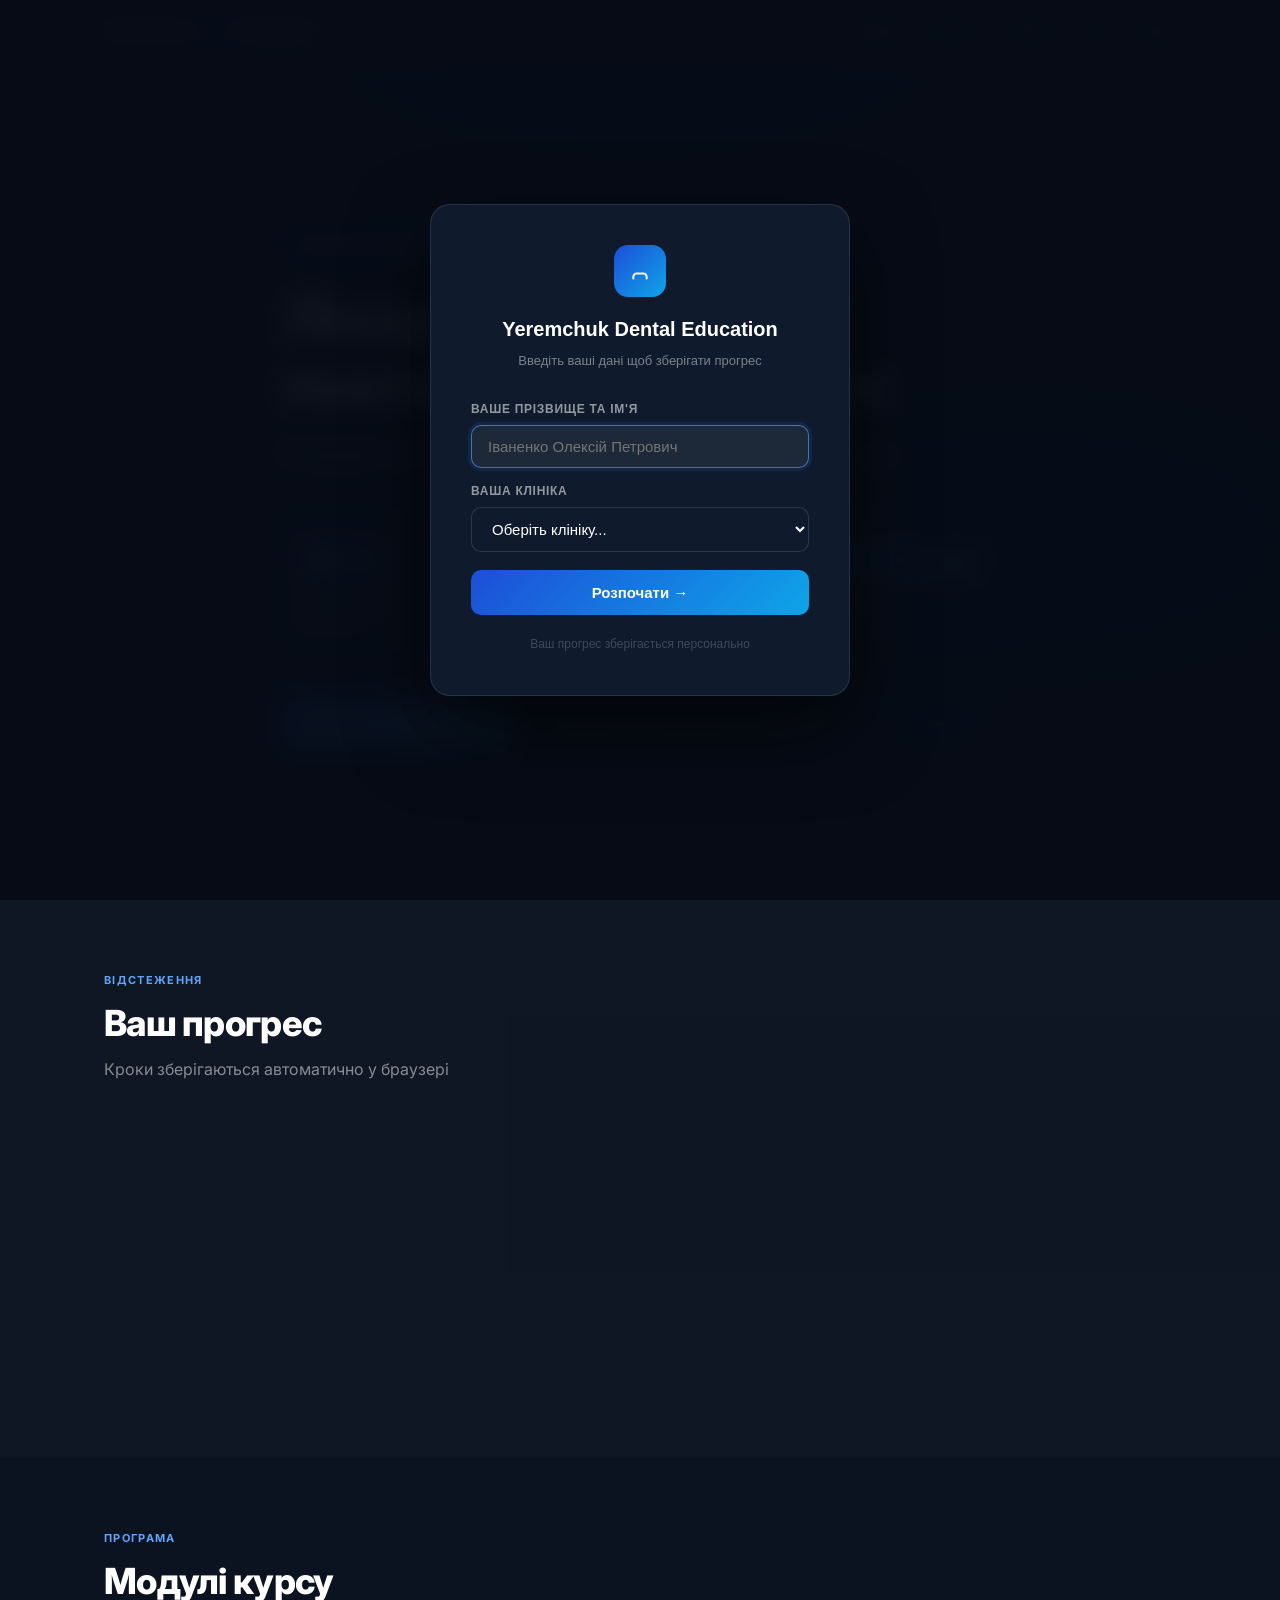
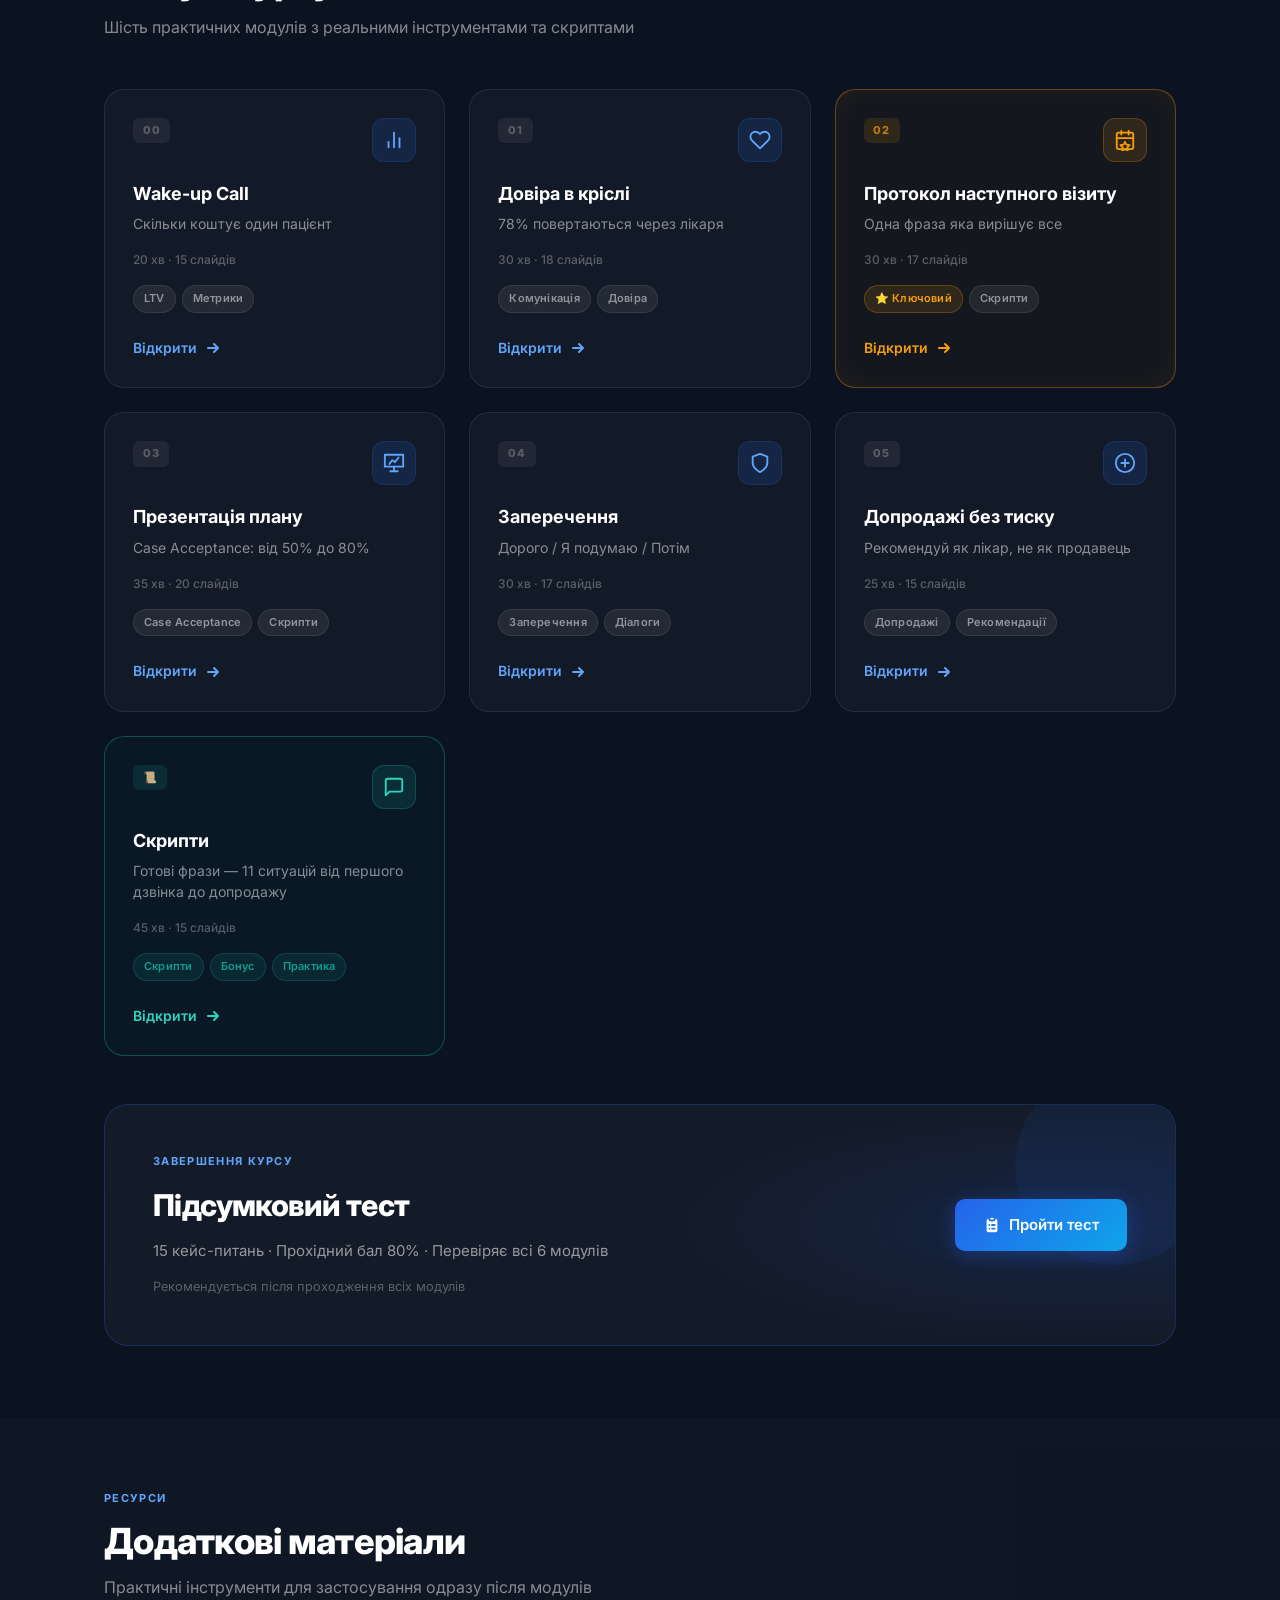
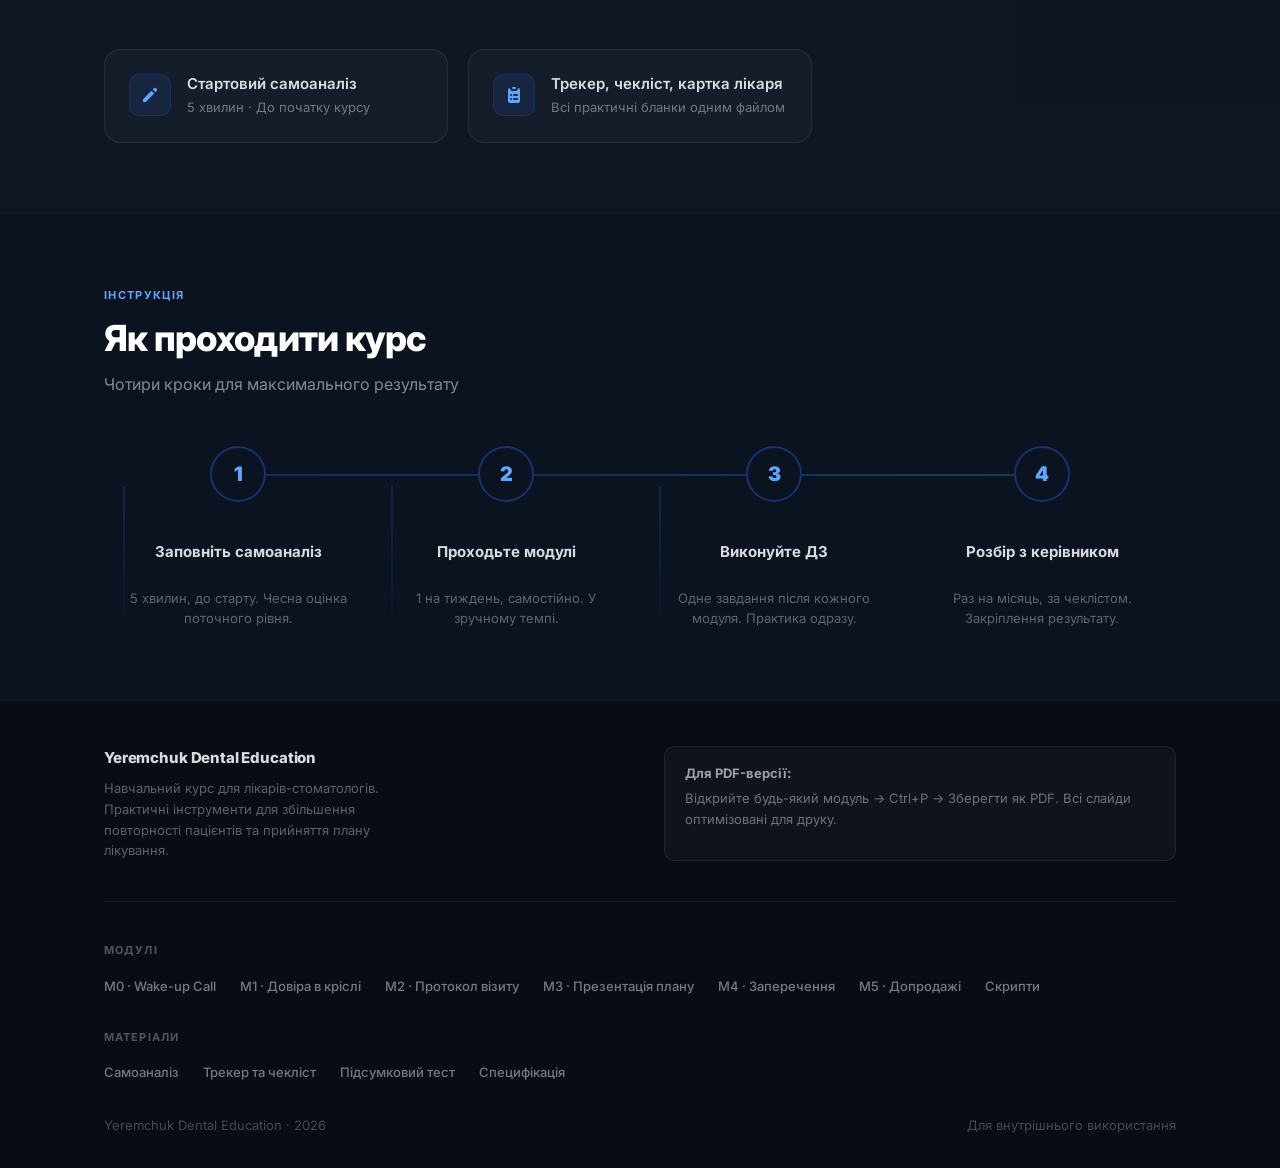
==== commit d4fdfee0: "refactor: rename 'Скрипти КВП' to 'Скрипти', remove commercial-director framing" ====
--- a/index.html
+++ b/index.html
@@ -594,7 +594,7 @@
 
     .module-card:hover .module-card__cta svg { transform: translateX(3px); }
 
-    /* Scripts / КВП bonus card */
+    /* Scripts bonus card */
     .module-card--scripts {
       border-color: rgba(20,184,166,0.35);
       background: rgba(20,184,166,0.04);
@@ -1009,7 +1009,7 @@
             <span id="btn-continue-label">Вже проходжу &rarr; Модуль 0</span>
           </a>
           <a href="scripts.html" class="btn btn--ghost" id="btn-scripts" style="background:transparent;border:1px solid rgba(45,212,191,0.35);color:#2dd4bf;">
-            Скрипти КВП
+            Скрипти
           </a>
         </div>
 
@@ -1094,10 +1094,10 @@
         </a>
 
         <a href="scripts.html" class="progress-item" role="listitem"
-           data-progress-key="scripts" aria-label="Скрипти КВП — бонусний матеріал">
-          <div class="progress-item__indicator" aria-hidden="true">КВП</div>
+           data-progress-key="scripts" aria-label="Скрипти — бонусний матеріал">
+          <div class="progress-item__indicator" aria-hidden="true">📜</div>
           <div class="progress-item__text">
-            <div class="progress-item__name">Скрипти КВП</div>
+            <div class="progress-item__name">Скрипти</div>
             <div class="progress-item__status">Бонус · Практика</div>
           </div>
         </a>
@@ -1305,7 +1305,7 @@
         <!-- Scripts (Bonus) -->
         <a href="scripts.html" class="module-card module-card--scripts" aria-labelledby="card-scripts-title">
           <div class="module-card__header">
-            <span class="module-card__number">КВП</span>
+            <span class="module-card__number">📜</span>
             <div class="module-card__icon" aria-hidden="true">
               <svg viewBox="0 0 24 24" fill="none" stroke="currentColor" stroke-width="2"
                    stroke-linecap="round" stroke-linejoin="round" focusable="false">
@@ -1313,12 +1313,12 @@
               </svg>
             </div>
           </div>
-          <h3 class="module-card__title" id="card-scripts-title">Скрипти КВП</h3>
-          <p class="module-card__subtitle">Готові фрази від комерційного директора — 11 ситуацій від першого дзвінка до допродажу</p>
+          <h3 class="module-card__title" id="card-scripts-title">Скрипти</h3>
+          <p class="module-card__subtitle">Готові фрази — 11 ситуацій від першого дзвінка до допродажу</p>
           <div class="module-card__meta">45 хв · 15 слайдів</div>
           <div class="module-card__tags">
             <span class="tag tag--scripts">Скрипти</span>
-            <span class="tag tag--scripts">КВП</span>
+            <span class="tag tag--scripts">Бонус</span>
             <span class="tag tag--scripts">Практика</span>
           </div>
           <span class="module-card__cta" aria-hidden="true">
@@ -1458,7 +1458,7 @@
           <a href="module-03.html">М3 · Презентація плану</a>
           <a href="module-04.html">М4 · Заперечення</a>
           <a href="module-05.html">М5 · Допродажі</a>
-          <a href="scripts.html">КВП · Скрипти</a>
+          <a href="scripts.html">Скрипти</a>
         </nav>
       </div>
 
--- a/style.css
+++ b/style.css
@@ -128,7 +128,14 @@
   font-family: var(--font-family);
   font-size: var(--font-size-base);
   color: var(--color-text-primary);
+  /* Ambient gradient fills pillarbox bars on ultra-wide screens so the canvas
+     feels part of the background instead of a floating 16:9 frame. */
   background-color: #0a0f1a;
+  background-image:
+    radial-gradient(ellipse 70% 55% at 50% 35%, rgba(37,99,235,0.16) 0%, transparent 60%),
+    radial-gradient(ellipse 60% 40% at 15% 80%, rgba(14,165,233,0.08) 0%, transparent 55%),
+    radial-gradient(ellipse 60% 40% at 85% 80%, rgba(37,99,235,0.08) 0%, transparent 55%);
+  background-attachment: fixed;
   line-height: var(--line-height-normal);
   overflow: hidden;
   -webkit-font-smoothing: antialiased;
